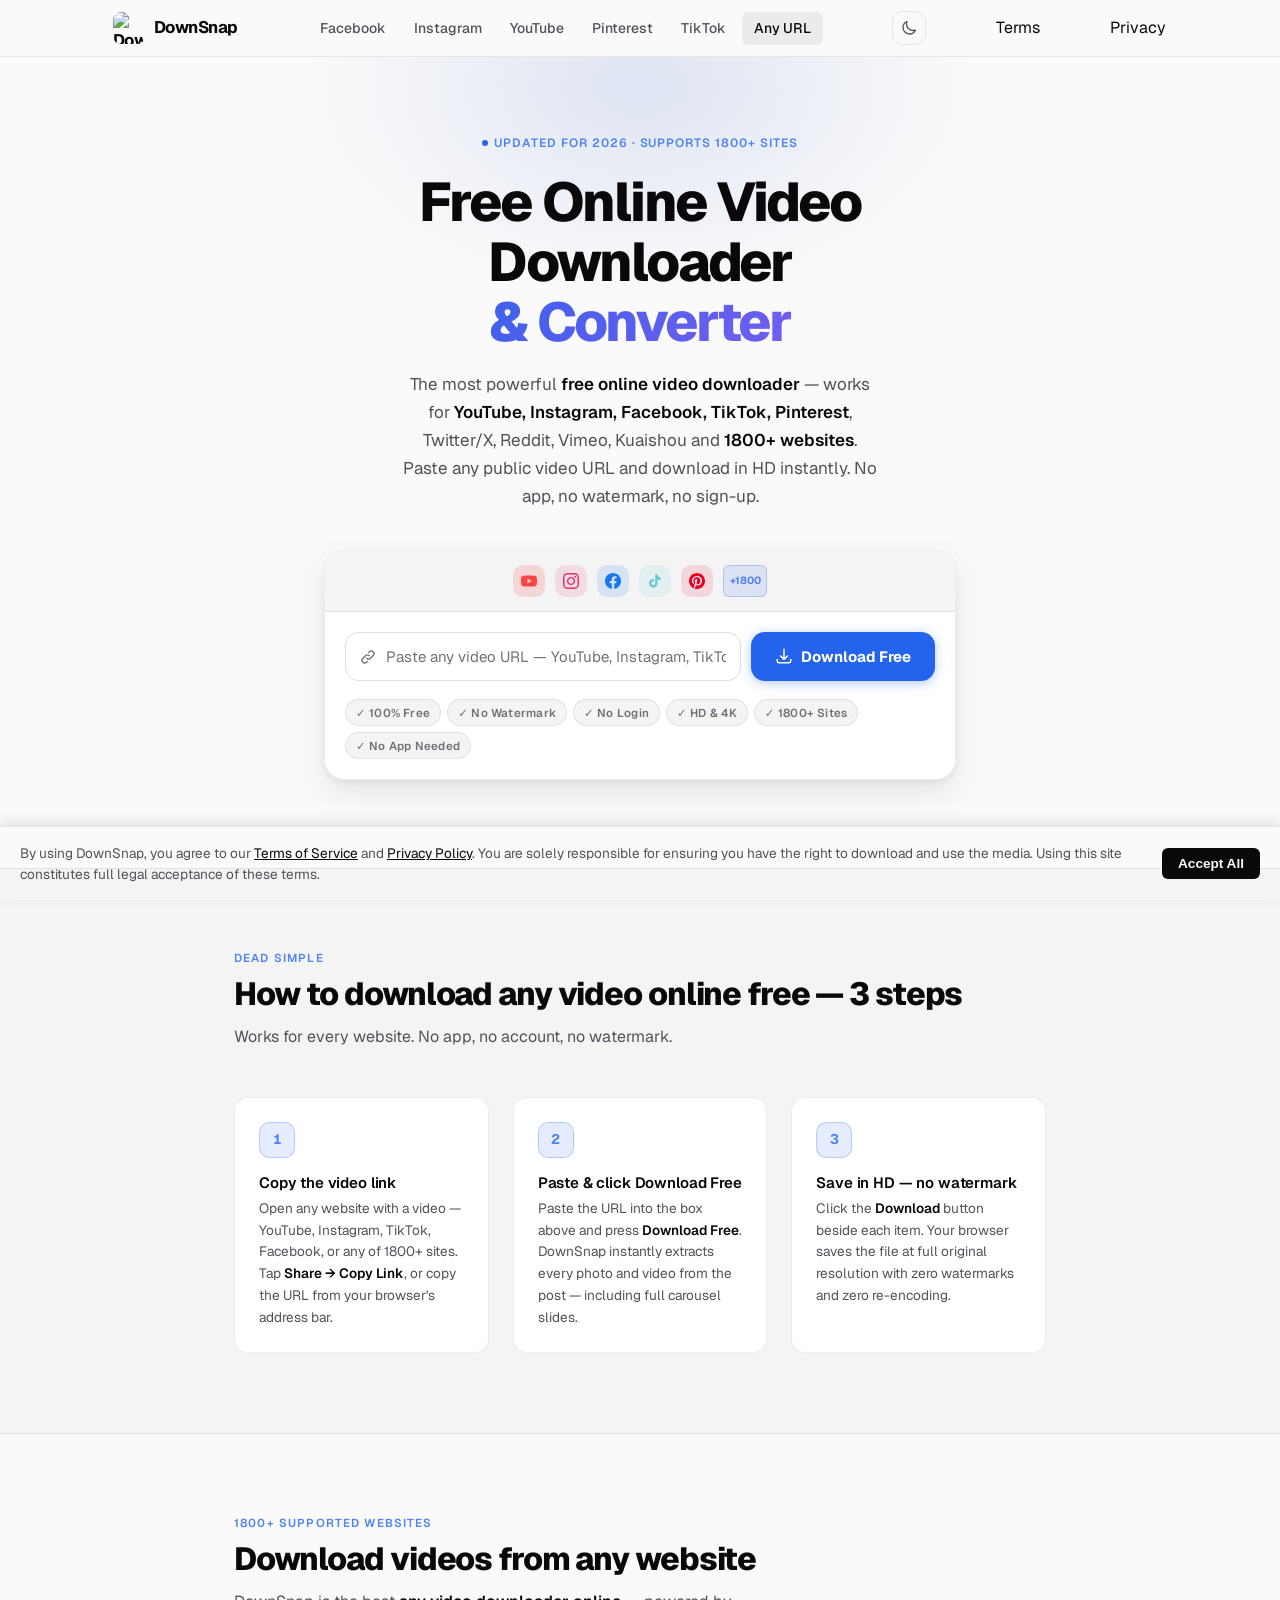
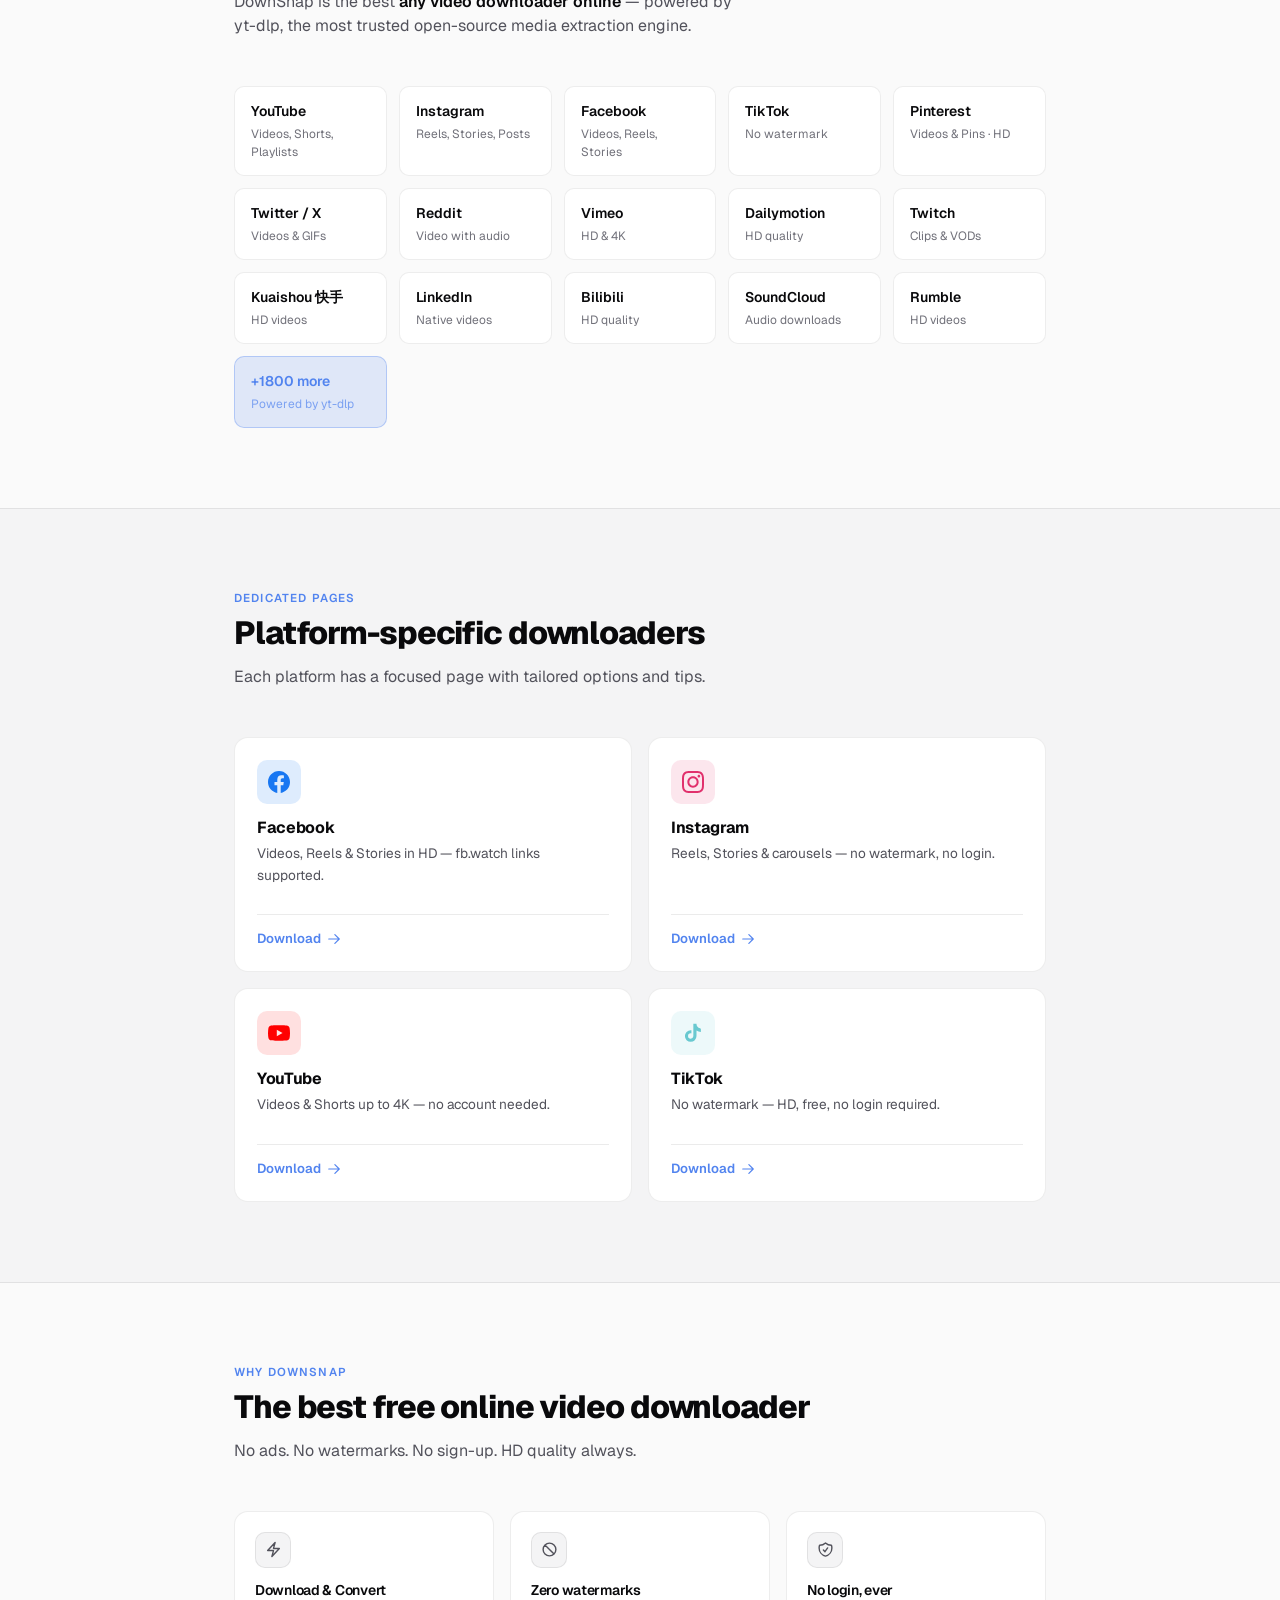
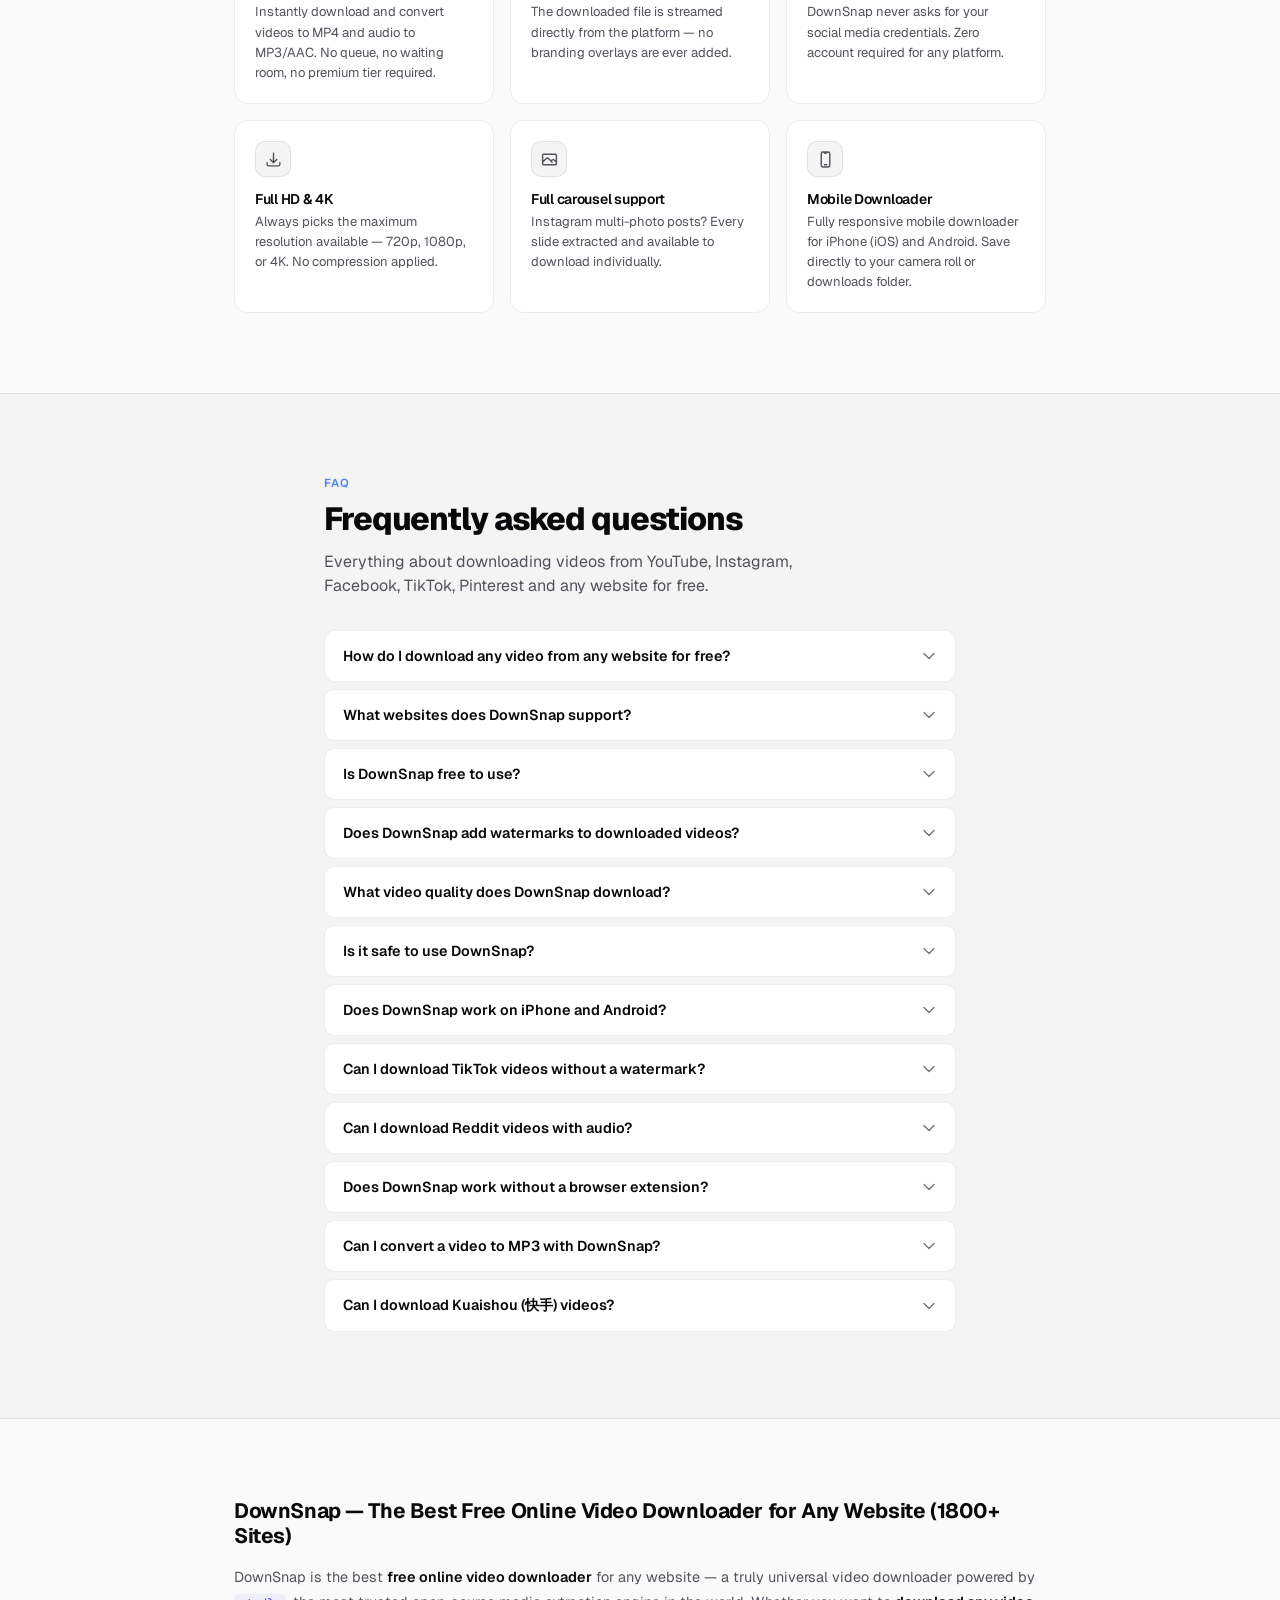
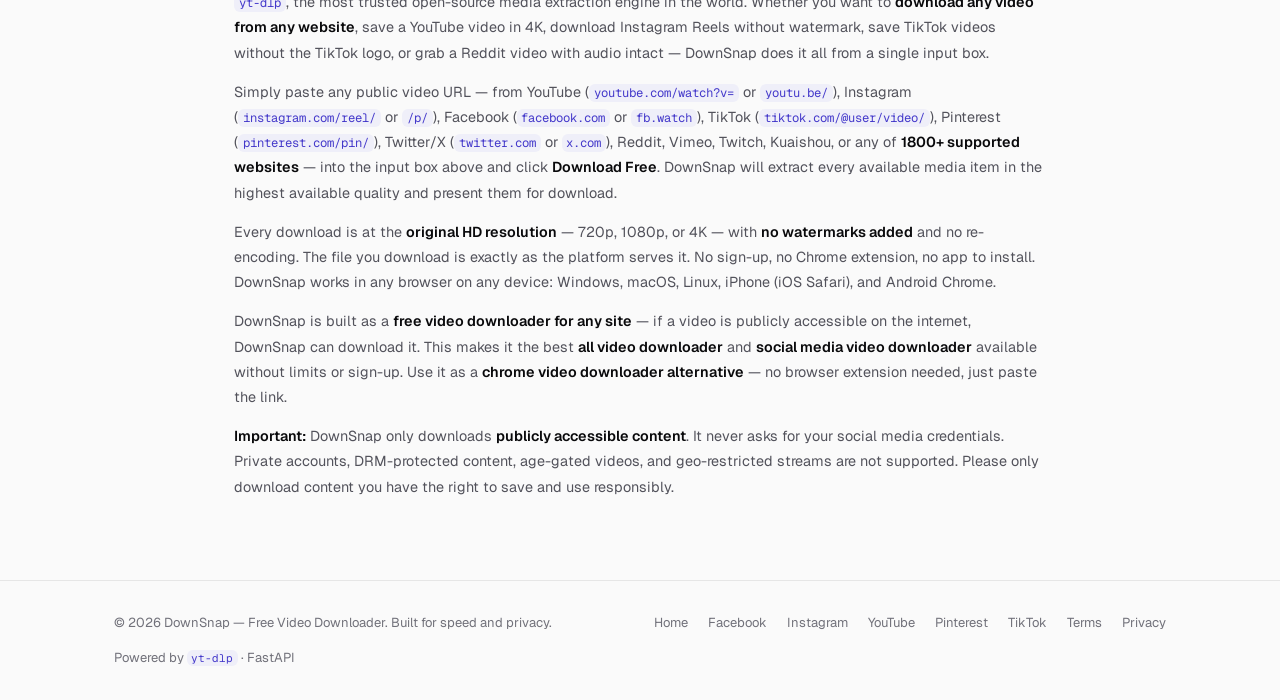
==== frontend/downloader.html @ d1df506e "feat(seo): complete SEO overhaul and legal policies - Fix high/medium SEO audit risks  - Multi-page " ====
<!DOCTYPE html>
<html lang="en" data-theme="dark">
<head>
  <meta charset="UTF-8" />
  <meta name="viewport" content="width=device-width, initial-scale=1.0" />

  <!-- PWA + theme -->
  <meta name="theme-color" content="#6c63ff" />
  <meta name="mobile-web-app-capable" content="yes" />
  <meta name="apple-mobile-web-app-capable" content="yes" />
  <meta name="apple-mobile-web-app-status-bar-style" content="black-translucent" />
  <meta name="apple-mobile-web-app-title" content="DownSnap" />
  <link rel="manifest" href="/site.webmanifest" />
  <link rel="icon" href="/logo.png" type="image/png" />
  <link rel="shortcut icon" href="/logo.png" />
  <link rel="apple-touch-icon" href="/logo.png" />

  <!-- ═══ PRIMARY SEO — targets "online video downloader" / "any video downloader" ═══ -->
  <title>Free Online Video Downloader & Converter [2026] | DownSnap</title>
  <meta name="description" content="Free online video downloader & converter. Download videos from Vimeo, Twitter, TikTok, Instagram, Facebook & 1800+ sites in HD MP4. No app required." />
  <meta name="robots" content="index, follow, max-snippet:-1, max-image-preview:large, max-video-preview:-1" />
  <meta name="rating" content="general" />
  <meta name="content-rating" content="safe for kids" />
  <link rel="canonical" href="https://downsnap.in/downloader.html" />
  <link rel="alternate" hreflang="en" href="https://downsnap.in/downloader.html" />
  <link rel="alternate" hreflang="x-default" href="https://downsnap.in/downloader.html" />

  <!-- Open Graph -->
  <meta property="og:type" content="website" />
  <meta property="og:site_name" content="DownSnap" />
  <meta property="og:title" content="Free Online Video Downloader & Converter [2026]" />
  <meta property="og:description" content="Free online video downloader & converter. Download videos from Vimeo, Twitter, TikTok, Instagram, Facebook & 1800+ sites in HD MP4. No app required." />
  <meta property="og:url" content="https://downsnap.in/downloader.html" />
  <meta property="og:image" content="https://downsnap.in/og-image.png" />
  <meta property="og:locale" content="en_US" />

  <!-- Twitter Card -->
  <meta name="twitter:card" content="summary_large_image" />
  <meta name="twitter:title" content="Free Online Video Downloader & Converter [2026]" />
  <meta name="twitter:description" content="Free online video downloader & converter. Download videos from Vimeo, Twitter, TikTok, Instagram, Facebook & 1800+ sites in HD MP4. No app required." />
  <meta name="twitter:image" content="https://downsnap.in/og-image.png" />

  <!-- ═══ STRUCTURED DATA ═══ -->

  <!-- 1. SoftwareApplication -->
  <script type="application/ld+json">
  {
    "@context": "https://schema.org",
    "@type": "SoftwareApplication",
    "name": "DownSnap — Free Online Video Downloader & Converter",
    "url": "https://downsnap.in/downloader.html",
    "applicationCategory": "MultimediaApplication",
    "applicationSubCategory": "Video Downloader",
    "operatingSystem": "Web, Windows, macOS, Linux, iOS, Android",
    "browserRequirements": "Requires JavaScript. Works in Chrome, Firefox, Safari, Edge.",
    "offers": { "@type": "Offer", "price": "0", "priceCurrency": "USD" },
    "description": "DownSnap is the best free online video downloader — download any video from any website including YouTube, Instagram, Facebook, TikTok, Pinterest, Twitter/X, Reddit, Vimeo, Twitch, Kuaishou and 1800+ more sites. HD quality, no watermark, no login, no app required.",
    "featureList": [
      "Download any video from any website free",
      "Universal online video downloader for 1800+ sites",
      "Download YouTube videos free in HD and 4K",
      "Download Instagram Reels without watermark",
      "Download Facebook videos and Reels in HD",
      "Download TikTok videos without watermark",
      "Download Pinterest videos and video pins",
      "Download Twitter/X videos online",
      "Download Reddit videos with audio",
      "Download Vimeo videos in HD and 4K",
      "Download Twitch clips and VODs",
      "Download Kuaishou videos free",
      "No watermark added to downloads",
      "No sign-up or login required",
      "HD 720p, 1080p, and 4K quality",
      "Works on iPhone, Android, Windows, Mac"
    ],

    "author": { "@type": "Organization", "name": "DownSnap" }
  }
  </script>

  <!-- 2. HowTo -->
  <script type="application/ld+json">
  {
    "@context": "https://schema.org",
    "@type": "HowTo",
    "name": "How to Download Any Video From Any Website Free",
    "description": "Download any video from any website for free in HD using DownSnap — no app, no login, no watermark. Works for 1800+ sites including YouTube, Instagram, TikTok, Facebook and more.",
    "totalTime": "PT30S",
    "estimatedCost": { "@type": "MonetaryAmount", "currency": "USD", "value": "0" },
    "tool": [{ "@type": "HowToTool", "name": "DownSnap (downsnap.in/downloader.html)" }],
    "step": [
      {
        "@type": "HowToStep",
        "position": 1,
        "name": "Copy the video link",
        "text": "Open any website with a video — YouTube, Instagram, TikTok, Facebook, Twitter, Pinterest, Reddit, Vimeo, or any of 1800+ supported sites. Tap the Share button and select 'Copy Link', or copy the URL from your browser's address bar.",
        "url": "https://downsnap.in/downloader.html#downloader"
      },
      {
        "@type": "HowToStep",
        "position": 2,
        "name": "Paste the URL into DownSnap",
        "text": "Go to downsnap.in/downloader.html and paste the link into the input box. Click the 'Download Free' button. DownSnap will extract all photos and videos from the post in seconds.",
        "url": "https://downsnap.in/downloader.html#downloader"
      },
      {
        "@type": "HowToStep",
        "position": 3,
        "name": "Download in HD",
        "text": "Click the 'Download' button below each media item. Your browser will save the file at full original resolution — HD quality with no watermarks added.",
        "url": "https://downsnap.in/downloader.html#downloader"
      }
    ]
  }
  </script>

  <!-- 3. FAQPage -->
  <script type="application/ld+json">
  {
    "@context": "https://schema.org",
    "@type": "FAQPage",
    "mainEntity": [
      {
        "@type": "Question",
        "name": "How do I download any video from any website for free?",
        "acceptedAnswer": { "@type": "Answer", "text": "Copy the video URL from any website, paste it into DownSnap's input box on downsnap.in/downloader.html, and click 'Download Free'. DownSnap supports 1800+ sites including YouTube, Instagram, TikTok, Facebook, Pinterest, Twitter/X, Reddit, Vimeo, and more. Your video will be ready in HD within seconds." }
      },
      {
        "@type": "Question",
        "name": "What websites does DownSnap support?",
        "acceptedAnswer": { "@type": "Answer", "text": "DownSnap is powered by yt-dlp and supports over 1,800 websites including YouTube, YouTube Shorts, Instagram, Facebook, TikTok, Pinterest, Twitter/X, Reddit, Vimeo, Dailymotion, Twitch, LinkedIn, SoundCloud, Kuaishou, Bilibili, Rumble, Snapchat and many more. Paste any public video URL and DownSnap will attempt to download it." }
      },
      {
        "@type": "Question",
        "name": "Is DownSnap's online video downloader free?",
        "acceptedAnswer": { "@type": "Answer", "text": "Yes, DownSnap is 100% free. There are no hidden costs, no subscriptions, no sign-up required, and no limits on how many videos you can download." }
      },
      {
        "@type": "Question",
        "name": "Does DownSnap add watermarks to downloaded videos?",
        "acceptedAnswer": { "@type": "Answer", "text": "No. DownSnap never adds watermarks. It streams the original source file directly from the platform's servers — no re-encoding, no compression, no overlays." }
      },
      {
        "@type": "Question",
        "name": "What video quality does DownSnap download?",
        "acceptedAnswer": { "@type": "Answer", "text": "DownSnap always selects the highest available quality — typically 720p or 1080p HD for most platforms. For YouTube, 4K is available where the source provides it. No compression is applied." }
      },
      {
        "@type": "Question",
        "name": "Does DownSnap work on iPhone and Android?",
        "acceptedAnswer": { "@type": "Answer", "text": "Yes. DownSnap is fully mobile-responsive. On iPhone/iOS, downloaded files are saved to your Files app or Photos library. On Android, they are saved to your Downloads folder. No app installation required." }
      },
      {
        "@type": "Question",
        "name": "Is it safe to use DownSnap?",
        "acceptedAnswer": { "@type": "Answer", "text": "Yes. DownSnap never asks for your social media login credentials. It only fetches publicly accessible URLs. No files are stored on our servers — downloads are streamed directly to your device." }
      },
      {
        "@type": "Question",
        "name": "Can I download YouTube videos with DownSnap?",
        "acceptedAnswer": { "@type": "Answer", "text": "Yes. DownSnap is a powerful free YouTube video downloader. Paste any YouTube video URL or YouTube Shorts URL and download in up to 4K quality. No YouTube account needed." }
      },
      {
        "@type": "Question",
        "name": "Can I download TikTok videos without watermark?",
        "acceptedAnswer": { "@type": "Answer", "text": "Yes. When downloading TikTok videos through DownSnap, the source video is fetched directly, which in many cases does not carry the TikTok watermark. Results depend on the TikTok API response at the time of download." }
      },
      {
        "@type": "Question",
        "name": "Can I download Reddit videos with audio?",
        "acceptedAnswer": { "@type": "Answer", "text": "Yes. DownSnap downloads Reddit videos with their audio track included, merged into a single MP4 file. This is a common pain point with other tools that download video and audio separately." }
      },
      {
        "@type": "Question",
        "name": "Does DownSnap work without a browser extension?",
        "acceptedAnswer": { "@type": "Answer", "text": "Yes. DownSnap is a web-based tool that works entirely in your browser — no Chrome extension, no Firefox add-on, no software installation needed. Just paste the URL and download." }
      },
      {
        "@type": "Question",
        "name": "Can I convert a video to MP3 with DownSnap?",
        "acceptedAnswer": { "@type": "Answer", "text": "DownSnap downloads the original video file (MP4). To extract audio, download the video then use a free converter like FFmpeg or an online MP3 converter. Some platforms like SoundCloud return audio files directly." }
      }
    ]
  }
  </script>

  <!-- 4. BreadcrumbList -->
  <script type="application/ld+json">
  {
    "@context": "https://schema.org",
    "@type": "BreadcrumbList",
    "itemListElement": [
      { "@type": "ListItem", "position": 1, "name": "Home", "item": "https://downsnap.in/" },
      { "@type": "ListItem", "position": 2, "name": "Online Video Downloader", "item": "https://downsnap.in/downloader.html" }
    ]
  }
  </script>

  <!-- DNS prefetch -->
  <link rel="dns-prefetch" href="https://fonts.googleapis.com" />
  <link rel="dns-prefetch" href="https://fonts.gstatic.com" />

  <!-- Fonts -->
  <link rel="preconnect" href="https://fonts.googleapis.com" />
  <link rel="preconnect" href="https://fonts.gstatic.com" crossorigin />
  <link rel="preload" as="style" href="https://fonts.googleapis.com/css2?family=Geist:wght@300;400;500;600;700;800&family=Geist+Mono:wght@400;500&display=swap" />
  <link href="https://fonts.googleapis.com/css2?family=Geist:wght@300;400;500;600;700;800&family=Geist+Mono:wght@400;500&display=swap" rel="stylesheet" />

  <!-- Styles -->
  <link rel="preload" as="style" href="style.css" />
  <link rel="stylesheet" href="style.css" />
</head>

<body data-platform="true" data-platform-key="any">

<!-- ══ NAVIGATION ══ -->
<header class="nav">
  <nav class="container nav-inner" aria-label="Main navigation">
    <a href="/" class="logo" aria-label="DownSnap — free online video downloader home">
      <div class="logo-icon" style="background:none;padding:0;display:flex;align-items:center;">
        <img src="/logo.png" width="32" height="32" alt="DownSnap logo" loading="eager" style="display:block;border-radius:8px;" />
      </div>
      DownSnap
    </a>

    <div class="nav-links" aria-label="Platform downloaders">
      <a href="/facebook.html">Facebook</a>
      <a href="/instagram.html">Instagram</a>
      <a href="/youtube.html">YouTube</a>
      <a href="/pinterest.html">Pinterest</a>
      <a href="/tiktok.html">TikTok</a>
      <a href="/downloader.html" class="nav-active">Any URL</a>
    </div>

    <div class="nav-right">
      <button id="theme-toggle" aria-label="Toggle dark/light mode" type="button">
        <svg id="icon-sun" viewBox="0 0 24 24" fill="none" stroke="currentColor" stroke-width="2" aria-hidden="true">
          <path stroke-linecap="round" stroke-linejoin="round" d="M12 3v2.25m6.364.386l-1.591 1.591M21 12h-2.25m-.386 6.364l-1.591-1.591M12 18.75V21m-4.773-4.227l-1.591 1.591M5.25 12H3m4.227-4.773L5.636 5.636M15.75 12a3.75 3.75 0 11-7.5 0 3.75 3.75 0 017.5 0z" />
        </svg>
        <svg id="icon-moon" class="hidden" viewBox="0 0 24 24" fill="none" stroke="currentColor" stroke-width="2" aria-hidden="true">
          <path stroke-linecap="round" stroke-linejoin="round" d="M21.752 15.002A9.718 9.718 0 0118 15.75c-5.385 0-9.75-4.365-9.75-9.75 0-1.33.266-2.597.748-3.752A9.753 9.753 0 003 11.25C3 16.635 7.365 21 12.75 21a9.753 9.753 0 009.002-5.998z" />
        </svg>
      </button>
    </div>
    <a href="/terms.html">Terms</a>
      <a href="/privacy.html">Privacy</a>
    </nav>
</header>

<main>

  <!-- ══ HERO + DOWNLOADER ══ -->
  <section id="downloader" class="downloader-hero" aria-labelledby="downloader-heading">
    <div class="downloader-hero-glow" aria-hidden="true"></div>
    <div class="container-sm" style="position:relative;z-index:1;">

      <div class="animate-in" style="text-align:center;">
        <p class="eyebrow">
          <span class="eyebrow-dot" aria-hidden="true"></span>
          Updated for 2026 &middot; Supports 1800+ Sites
        </p>
        <h1 id="downloader-heading">
          Free Online Video Downloader<br/>
          <span class="h1-gradient">&amp; Converter</span>
        </h1>
        <p class="hero-sub">
          The most powerful <strong>free online video downloader</strong> — works for
          <strong>YouTube, Instagram, Facebook, TikTok, Pinterest</strong>, Twitter/X, Reddit, Vimeo, Kuaishou
          and <strong>1800+ websites</strong>. Paste any public video URL and download in HD instantly.
          No app, no watermark, no sign-up.
        </p>
      </div>

      <!-- MAIN DOWNLOADER CARD -->
      <div class="downloader-card animate-in delay-1" id="main-downloader-card" role="region" aria-label="Universal video downloader tool">

        <!-- Animated platform indicators -->
        <div class="downloader-card-platforms" aria-hidden="true">
          <span class="dp-icon dp-yt" title="YouTube">
            <svg viewBox="0 0 24 24" fill="currentColor"><path d="M23.495 6.205a3.007 3.007 0 00-2.088-2.088c-1.87-.501-9.396-.501-9.396-.501s-7.507-.01-9.396.501A3.007 3.007 0 00.527 6.205a31.247 31.247 0 00-.522 5.805 31.247 31.247 0 00.522 5.783 3.007 3.007 0 002.088 2.088c1.868.502 9.396.502 9.396.502s7.506 0 9.396-.502a3.007 3.007 0 002.088-2.088 31.247 31.247 0 00.5-5.783 31.247 31.247 0 00-.5-5.805zM9.609 15.601V8.408l6.264 3.602z"/></svg>
          </span>
          <span class="dp-icon dp-ig" title="Instagram">
            <svg viewBox="0 0 24 24" fill="currentColor"><path d="M12 2.163c3.204 0 3.584.012 4.85.07 3.252.148 4.771 1.691 4.919 4.919.058 1.265.069 1.645.069 4.849 0 3.205-.012 3.584-.069 4.849-.149 3.225-1.664 4.771-4.919 4.919-1.266.058-1.644.07-4.85.07-3.204 0-3.584-.012-4.849-.07-3.26-.149-4.771-1.699-4.919-4.92-.058-1.265-.07-1.644-.07-4.849 0-3.204.013-3.583.07-4.849.149-3.227 1.664-4.771 4.919-4.919 1.266-.057 1.645-.069 4.849-.069zm0-2.163c-3.259 0-3.667.014-4.947.072-4.358.2-6.78 2.618-6.98 6.98-.059 1.281-.073 1.689-.073 4.948 0 3.259.014 3.668.072 4.948.2 4.358 2.618 6.78 6.98 6.98 1.281.058 1.689.072 4.948.072 3.259 0 3.668-.014 4.948-.072 4.354-.2 6.782-2.618 6.979-6.98.059-1.28.073-1.689.073-4.948 0-3.259-.014-3.667-.072-4.947-.196-4.354-2.617-6.78-6.979-6.98-1.281-.059-1.69-.073-4.949-.073zm0 5.838c-3.403 0-6.162 2.759-6.162 6.162s2.759 6.163 6.162 6.163 6.162-2.759 6.162-6.163c0-3.403-2.759-6.162-6.162-6.162zm0 10.162c-2.209 0-4-1.79-4-4 0-2.209 1.791-4 4-4s4 1.791 4 4c0 2.21-1.791 4-4 4zm6.406-11.845c-.796 0-1.441.645-1.441 1.44s.645 1.44 1.441 1.44c.795 0 1.439-.645 1.439-1.44s-.644-1.44-1.439-1.44z"/></svg>
          </span>
          <span class="dp-icon dp-fb" title="Facebook">
            <svg viewBox="0 0 24 24" fill="currentColor"><path d="M24 12.073c0-6.627-5.373-12-12-12s-12 5.373-12 12c0 5.99 4.388 10.954 10.125 11.854v-8.385H7.078v-3.47h3.047V9.43c0-3.007 1.792-4.669 4.533-4.669 1.312 0 2.686.235 2.686.235v2.953H15.83c-1.491 0-1.956.925-1.956 1.874v2.25h3.328l-.532 3.47h-2.796v8.385C19.612 23.027 24 18.062 24 12.073z"/></svg>
          </span>
          <span class="dp-icon dp-tt" title="TikTok">
            <svg viewBox="0 0 24 24" fill="currentColor"><path d="M19.59 6.69a4.83 4.83 0 01-3.77-4.25V2h-3.45v13.67a2.89 2.89 0 01-2.88 2.5 2.89 2.89 0 01-2.89-2.89 2.89 2.89 0 012.89-2.89c.28 0 .54.04.79.1V9.01a6.33 6.33 0 00-.79-.05 6.34 6.34 0 00-6.34 6.34 6.34 6.34 0 006.34 6.34 6.34 6.34 0 006.33-6.34V9.32a8.16 8.16 0 004.77 1.52V7.4a4.85 4.85 0 01-1-.71z"/></svg>
          </span>
          <span class="dp-icon dp-pin" title="Pinterest">
            <svg viewBox="0 0 24 24" fill="currentColor"><path d="M12 0C5.373 0 0 5.373 0 12c0 5.084 3.163 9.426 7.627 11.174-.105-.949-.2-2.405.042-3.441.218-.937 1.407-5.965 1.407-5.965s-.359-.719-.359-1.782c0-1.668.967-2.914 2.171-2.914 1.023 0 1.518.769 1.518 1.69 0 1.029-.655 2.568-.994 3.995-.283 1.194.599 2.169 1.777 2.169 2.133 0 3.772-2.249 3.772-5.495 0-2.873-2.064-4.882-5.012-4.882-3.414 0-5.418 2.561-5.418 5.207 0 1.031.397 2.138.893 2.738a.36.36 0 01.083.345l-.333 1.36c-.053.22-.174.267-.402.161-1.499-.698-2.436-2.889-2.436-4.649 0-3.785 2.75-7.262 7.929-7.262 4.163 0 7.398 2.967 7.398 6.931 0 4.136-2.607 7.464-6.227 7.464-1.216 0-2.359-.632-2.75-1.378l-.748 2.853c-.271 1.043-1.002 2.35-1.492 3.146C9.57 23.812 10.763 24 12 24c6.627 0 12-5.373 12-12S18.627 0 12 0z"/></svg>
          </span>
          <span class="dp-icon dp-more" title="1800+ more">+1800</span>
        </div>

        <div class="downloader-card-body">
          <label for="url-input-direct" class="sr-only">Paste any video URL to download — YouTube, Instagram, TikTok, Facebook, Pinterest, Twitter or any of 1800+ sites</label>

          <div class="downloader-input-row">
            <div class="downloader-input-wrap">
              <div class="downloader-input-icon" aria-hidden="true">
                <svg viewBox="0 0 24 24" fill="none" stroke="currentColor" stroke-width="2">
                  <path stroke-linecap="round" stroke-linejoin="round" d="M13.828 10.172a4 4 0 00-5.656 0l-4 4a4 4 0 105.656 5.656l1.102-1.101m-.758-4.899a4 4 0 005.656 0l4-4a4 4 0 00-5.656-5.656l-1.1 1.1"/>
                </svg>
              </div>
              <input
                id="url-input-direct"
                type="url"
                inputmode="url"
                autocomplete="off"
                spellcheck="false"
                placeholder="Paste any video URL — YouTube, Instagram, TikTok, Facebook, Pinterest, Twitter…"
                aria-label="Paste your video URL here"
              />
            </div>
            <button id="fetch-btn-direct" class="downloader-btn" type="button" aria-label="Download video — fetch media from URL">
              <svg id="fetch-icon-direct" viewBox="0 0 24 24" fill="none" stroke="currentColor" stroke-width="2" aria-hidden="true">
                <path stroke-linecap="round" stroke-linejoin="round" d="M3 16.5v2.25A2.25 2.25 0 005.25 21h13.5A2.25 2.25 0 0021 18.75V16.5M16.5 12L12 16.5m0 0L7.5 12m4.5 4.5V3" />
              </svg>
              <div id="fetch-spinner-direct" class="spinner hidden" aria-hidden="true"></div>
              <span id="fetch-btn-text-direct">Download Free</span>
            </button>
          </div>

          <div id="error-box-direct" role="alert" aria-live="polite">
            <svg viewBox="0 0 24 24" fill="none" stroke="currentColor" stroke-width="2" aria-hidden="true">
              <path stroke-linecap="round" stroke-linejoin="round" d="M12 9v3.75m9-.75a9 9 0 11-18 0 9 9 0 0118 0zm-9 3.75h.008v.008H12v-.008z"/>
            </svg>
            <span id="error-text-direct"></span>
          </div>

          <div class="downloader-trust-row">
            <span class="trust-chip">✓ 100% Free</span>
            <span class="trust-chip">✓ No Watermark</span>
            <span class="trust-chip">✓ No Login</span>
            <span class="trust-chip">✓ HD & 4K</span>
            <span class="trust-chip">✓ 1800+ Sites</span>
            <span class="trust-chip">✓ No App Needed</span>
          </div>
        </div>
      </div>

      <!-- Results -->
      <section id="results-section" aria-label="Downloaded media results" aria-live="polite">
        <div class="results-header">
          <h2 id="results-heading"></h2>
          <span id="results-count"></span>
        </div>
        <div id="media-feed"></div>
      </section>

    </div>
  </section>

  <!-- ══ HOW IT WORKS ══ -->
  <section id="how-to" class="section section-alt" aria-labelledby="how-to-heading">
    <div class="container-md">
      <p class="section-label">Dead simple</p>
      <h2 id="how-to-heading" class="section-title">How to download any video online free — 3 steps</h2>
      <p class="section-sub">Works for every website. No app, no account, no watermark.</p>

      <div class="steps-grid">
        <article class="step-card">
          <div class="step-num">1</div>
          <h3>Copy the video link</h3>
          <p>Open any website with a video — YouTube, Instagram, TikTok, Facebook, or any of 1800+ sites. Tap <strong>Share → Copy Link</strong>, or copy the URL from your browser's address bar.</p>
        </article>
        <article class="step-card">
          <div class="step-num">2</div>
          <h3>Paste & click Download Free</h3>
          <p>Paste the URL into the box above and press <strong>Download Free</strong>. DownSnap instantly extracts every photo and video from the post — including full carousel slides.</p>
        </article>
        <article class="step-card">
          <div class="step-num">3</div>
          <h3>Save in HD — no watermark</h3>
          <p>Click the <strong>Download</strong> button beside each item. Your browser saves the file at full original resolution with zero watermarks and zero re-encoding.</p>
        </article>
      </div>
    </div>
  </section>

  <!-- ══ SUPPORTED SITES ══ -->
  <section id="supported-sites" class="section" aria-labelledby="supported-heading">
    <div class="container-md">
      <p class="section-label">1800+ supported websites</p>
      <h2 id="supported-heading" class="section-title">Download videos from any website</h2>
      <p class="section-sub">
        DownSnap is the best <strong>any video downloader online</strong> — powered by yt-dlp,
        the most trusted open-source media extraction engine.
      </p>

      <div class="supported-grid">
        <div class="supported-card"><strong>YouTube</strong><span>Videos, Shorts, Playlists</span></div>
        <div class="supported-card"><strong>Instagram</strong><span>Reels, Stories, Posts</span></div>
        <div class="supported-card"><strong>Facebook</strong><span>Videos, Reels, Stories</span></div>
        <div class="supported-card"><strong>TikTok</strong><span>No watermark</span></div>
        <div class="supported-card"><strong>Pinterest</strong><span>Videos &amp; Pins · HD</span></div>
        <div class="supported-card"><strong>Twitter / X</strong><span>Videos &amp; GIFs</span></div>
        <div class="supported-card"><strong>Reddit</strong><span>Video with audio</span></div>
        <div class="supported-card"><strong>Vimeo</strong><span>HD &amp; 4K</span></div>
        <div class="supported-card"><strong>Dailymotion</strong><span>HD quality</span></div>
        <div class="supported-card"><strong>Twitch</strong><span>Clips &amp; VODs</span></div>
        <div class="supported-card"><strong>Kuaishou 快手</strong><span>HD videos</span></div>
        <div class="supported-card"><strong>LinkedIn</strong><span>Native videos</span></div>
        <div class="supported-card"><strong>Bilibili</strong><span>HD quality</span></div>
        <div class="supported-card"><strong>SoundCloud</strong><span>Audio downloads</span></div>
        <div class="supported-card"><strong>Rumble</strong><span>HD videos</span></div>
        <div class="supported-card all-sites"><strong>+1800 more</strong><span>Powered by yt-dlp</span></div>
      </div>
    </div>
  </section>

  <!-- ══ PLATFORM DEEP LINKS ══ -->
  <section class="section section-alt" aria-labelledby="platform-pages-heading">
    <div class="container-md">
      <p class="section-label">Dedicated pages</p>
      <h2 id="platform-pages-heading" class="section-title">Platform-specific downloaders</h2>
      <p class="section-sub">Each platform has a focused page with tailored options and tips.</p>

      <div class="platform-cards-grid">
        <a href="/facebook.html" class="platform-card-link fb-card">
          <div class="platform-card-icon"><svg viewBox="0 0 24 24" fill="currentColor"><path d="M24 12.073c0-6.627-5.373-12-12-12s-12 5.373-12 12c0 5.99 4.388 10.954 10.125 11.854v-8.385H7.078v-3.47h3.047V9.43c0-3.007 1.792-4.669 4.533-4.669 1.312 0 2.686.235 2.686.235v2.953H15.83c-1.491 0-1.956.925-1.956 1.874v2.25h3.328l-.532 3.47h-2.796v8.385C19.612 23.027 24 18.062 24 12.073z"/></svg></div>
          <div class="platform-card-body"><h3>Facebook</h3><p>Videos, Reels &amp; Stories in HD — fb.watch links supported.</p></div>
          <div class="platform-card-cta">Download <svg viewBox="0 0 24 24" fill="none" stroke="currentColor" stroke-width="2"><path stroke-linecap="round" stroke-linejoin="round" d="M13.5 4.5L21 12m0 0l-7.5 7.5M21 12H3"/></svg></div>
        </a>
        <a href="/instagram.html" class="platform-card-link ig-card">
          <div class="platform-card-icon"><svg viewBox="0 0 24 24" fill="currentColor"><path d="M12 2.163c3.204 0 3.584.012 4.85.07 3.252.148 4.771 1.691 4.919 4.919.058 1.265.069 1.645.069 4.849 0 3.205-.012 3.584-.069 4.849-.149 3.225-1.664 4.771-4.919 4.919-1.266.058-1.644.07-4.85.07-3.204 0-3.584-.012-4.849-.07-3.26-.149-4.771-1.699-4.919-4.92-.058-1.265-.07-1.644-.07-4.849 0-3.204.013-3.583.07-4.849.149-3.227 1.664-4.771 4.919-4.919 1.266-.057 1.645-.069 4.849-.069zm0-2.163c-3.259 0-3.667.014-4.947.072-4.358.2-6.78 2.618-6.98 6.98-.059 1.281-.073 1.689-.073 4.948 0 3.259.014 3.668.072 4.948.2 4.358 2.618 6.78 6.98 6.98 1.281.058 1.689.072 4.948.072 3.259 0 3.668-.014 4.948-.072 4.354-.2 6.782-2.618 6.979-6.98.059-1.28.073-1.689.073-4.948 0-3.259-.014-3.667-.072-4.947-.196-4.354-2.617-6.78-6.979-6.98-1.281-.059-1.69-.073-4.949-.073zm0 5.838c-3.403 0-6.162 2.759-6.162 6.162s2.759 6.163 6.162 6.163 6.162-2.759 6.162-6.163c0-3.403-2.759-6.162-6.162-6.162zm0 10.162c-2.209 0-4-1.79-4-4 0-2.209 1.791-4 4-4s4 1.791 4 4c0 2.21-1.791 4-4 4zm6.406-11.845c-.796 0-1.441.645-1.441 1.44s.645 1.44 1.441 1.44c.795 0 1.439-.645 1.439-1.44s-.644-1.44-1.439-1.44z"/></svg></div>
          <div class="platform-card-body"><h3>Instagram</h3><p>Reels, Stories &amp; carousels — no watermark, no login.</p></div>
          <div class="platform-card-cta">Download <svg viewBox="0 0 24 24" fill="none" stroke="currentColor" stroke-width="2"><path stroke-linecap="round" stroke-linejoin="round" d="M13.5 4.5L21 12m0 0l-7.5 7.5M21 12H3"/></svg></div>
        </a>
        <a href="/youtube.html" class="platform-card-link yt-card">
          <div class="platform-card-icon"><svg viewBox="0 0 24 24" fill="currentColor"><path d="M23.495 6.205a3.007 3.007 0 00-2.088-2.088c-1.87-.501-9.396-.501-9.396-.501s-7.507-.01-9.396.501A3.007 3.007 0 00.527 6.205a31.247 31.247 0 00-.522 5.805 31.247 31.247 0 00.522 5.783 3.007 3.007 0 002.088 2.088c1.868.502 9.396.502 9.396.502s7.506 0 9.396-.502a3.007 3.007 0 002.088-2.088 31.247 31.247 0 00.5-5.783 31.247 31.247 0 00-.5-5.805zM9.609 15.601V8.408l6.264 3.602z"/></svg></div>
          <div class="platform-card-body"><h3>YouTube</h3><p>Videos &amp; Shorts up to 4K — no account needed.</p></div>
          <div class="platform-card-cta">Download <svg viewBox="0 0 24 24" fill="none" stroke="currentColor" stroke-width="2"><path stroke-linecap="round" stroke-linejoin="round" d="M13.5 4.5L21 12m0 0l-7.5 7.5M21 12H3"/></svg></div>
        </a>
        <a href="/tiktok.html" class="platform-card-link tt-card">
          <div class="platform-card-icon"><svg viewBox="0 0 24 24" fill="currentColor"><path d="M19.59 6.69a4.83 4.83 0 01-3.77-4.25V2h-3.45v13.67a2.89 2.89 0 01-2.88 2.5 2.89 2.89 0 01-2.89-2.89 2.89 2.89 0 012.89-2.89c.28 0 .54.04.79.1V9.01a6.33 6.33 0 00-.79-.05 6.34 6.34 0 00-6.34 6.34 6.34 6.34 0 006.34 6.34 6.34 6.34 0 006.33-6.34V9.32a8.16 8.16 0 004.77 1.52V7.4a4.85 4.85 0 01-1-.71z"/></svg></div>
          <div class="platform-card-body"><h3>TikTok</h3><p>No watermark — HD, free, no login required.</p></div>
          <div class="platform-card-cta">Download <svg viewBox="0 0 24 24" fill="none" stroke="currentColor" stroke-width="2"><path stroke-linecap="round" stroke-linejoin="round" d="M13.5 4.5L21 12m0 0l-7.5 7.5M21 12H3"/></svg></div>
        </a>
      </div>
    </div>
  </section>

  <!-- ══ FEATURES ══ -->
  <section id="features" class="section" aria-labelledby="features-heading">
    <div class="container-md">
      <p class="section-label">Why DownSnap</p>
      <h2 id="features-heading" class="section-title">The best free online video downloader</h2>
      <p class="section-sub">No ads. No watermarks. No sign-up. HD quality always.</p>

      <div class="features-grid">
        <div class="feature-card">
          <div class="feature-icon"><svg viewBox="0 0 24 24" fill="none" stroke="currentColor" stroke-width="2"><path stroke-linecap="round" stroke-linejoin="round" d="M3.75 13.5l10.5-11.25L12 10.5h8.25L9.75 21.75 12 13.5H3.75z"/></svg></div>
          <h3>Download &amp; Convert</h3>
          <p>Instantly download and convert videos to MP4 and audio to MP3/AAC. No queue, no waiting room, no premium tier required.</p>
        </div>
        <div class="feature-card">
          <div class="feature-icon"><svg viewBox="0 0 24 24" fill="none" stroke="currentColor" stroke-width="2"><path stroke-linecap="round" stroke-linejoin="round" d="M18.364 18.364A9 9 0 005.636 5.636m12.728 12.728A9 9 0 015.636 5.636m12.728 12.728L5.636 5.636"/></svg></div>
          <h3>Zero watermarks</h3>
          <p>The downloaded file is streamed directly from the platform — no branding overlays are ever added.</p>
        </div>
        <div class="feature-card">
          <div class="feature-icon"><svg viewBox="0 0 24 24" fill="none" stroke="currentColor" stroke-width="2"><path stroke-linecap="round" stroke-linejoin="round" d="M9 12.75L11.25 15 15 9.75m-3-7.036A11.959 11.959 0 013.598 6 11.99 11.99 0 003 9.749c0 5.592 3.824 10.29 9 11.623 5.176-1.332 9-6.03 9-11.622 0-1.31-.21-2.571-.598-3.751h-.152c-3.196 0-6.1-1.248-8.25-3.285z"/></svg></div>
          <h3>No login, ever</h3>
          <p>DownSnap never asks for your social media credentials. Zero account required for any platform.</p>
        </div>
        <div class="feature-card">
          <div class="feature-icon"><svg viewBox="0 0 24 24" fill="none" stroke="currentColor" stroke-width="2"><path stroke-linecap="round" stroke-linejoin="round" d="M3 16.5v2.25A2.25 2.25 0 005.25 21h13.5A2.25 2.25 0 0021 18.75V16.5M16.5 12L12 16.5m0 0L7.5 12m4.5 4.5V3"/></svg></div>
          <h3>Full HD &amp; 4K</h3>
          <p>Always picks the maximum resolution available — 720p, 1080p, or 4K. No compression applied.</p>
        </div>
        <div class="feature-card">
          <div class="feature-icon"><svg viewBox="0 0 24 24" fill="none" stroke="currentColor" stroke-width="2"><path stroke-linecap="round" stroke-linejoin="round" d="M2.25 15.75l5.159-5.159a2.25 2.25 0 013.182 0l5.159 5.159m-1.5-1.5l1.409-1.409a2.25 2.25 0 013.182 0l2.909 2.909m-18 3.75h16.5a1.5 1.5 0 001.5-1.5V6a1.5 1.5 0 00-1.5-1.5H3.75A1.5 1.5 0 002.25 6v12a1.5 1.5 0 001.5 1.5z"/></svg></div>
          <h3>Full carousel support</h3>
          <p>Instagram multi-photo posts? Every slide extracted and available to download individually.</p>
        </div>
        <div class="feature-card">
          <div class="feature-icon"><svg viewBox="0 0 24 24" fill="none" stroke="currentColor" stroke-width="2"><path stroke-linecap="round" stroke-linejoin="round" d="M10.5 1.5H8.25A2.25 2.25 0 006 3.75v16.5a2.25 2.25 0 002.25 2.25h7.5A2.25 2.25 0 0018 20.25V3.75a2.25 2.25 0 00-2.25-2.25H13.5m-3 0V3h3V1.5m-3 0h3m-3 18h3"/></svg></div>
          <h3>Mobile Downloader</h3>
          <p>Fully responsive mobile downloader for iPhone (iOS) and Android. Save directly to your camera roll or downloads folder.</p>
        </div>
      </div>
    </div>
  </section>

  <!-- ══ FAQ ══ -->
  <section id="faq" class="section section-alt" aria-labelledby="faq-heading">
    <div class="container-sm">
      <p class="section-label">FAQ</p>
      <h2 id="faq-heading" class="section-title">Frequently asked questions</h2>
      <p class="section-sub" style="margin-bottom:32px">
        Everything about downloading videos from YouTube, Instagram, Facebook, TikTok, Pinterest and any website for free.
      </p>
      <dl class="faq-list" id="faq-list">
        <div class="faq-item">
          <dt><button id="faq-q-0" type="button" class="faq-question" aria-expanded="false" aria-controls="faq-a-0"><span>How do I download any video from any website for free?</span><svg class="faq-chevron" viewBox="0 0 24 24" fill="none" stroke="currentColor" stroke-width="2" aria-hidden="true"><path stroke-linecap="round" stroke-linejoin="round" d="M19.5 8.25l-7.5 7.5-7.5-7.5"></path></svg></button></dt>
          <dd id="faq-a-0" class="faq-answer" role="region" aria-labelledby="faq-q-0"><p>Copy the video URL from any website, paste it into DownSnap's input box, and click "Download Free". DownSnap supports 1800+ sites including YouTube, Instagram, TikTok, Facebook, Pinterest, Twitter/X, Reddit, Vimeo, and more. Your video will be ready in HD within seconds.</p></dd>
        </div>
        <div class="faq-item">
          <dt><button id="faq-q-1" type="button" class="faq-question" aria-expanded="false" aria-controls="faq-a-1"><span>What websites does DownSnap support?</span><svg class="faq-chevron" viewBox="0 0 24 24" fill="none" stroke="currentColor" stroke-width="2" aria-hidden="true"><path stroke-linecap="round" stroke-linejoin="round" d="M19.5 8.25l-7.5 7.5-7.5-7.5"></path></svg></button></dt>
          <dd id="faq-a-1" class="faq-answer" role="region" aria-labelledby="faq-q-1"><p>DownSnap is powered by yt-dlp and supports over 1,800 websites including YouTube, YouTube Shorts, Instagram, Facebook, TikTok, Pinterest, Twitter/X, Reddit, Vimeo, Dailymotion, Twitch, LinkedIn, SoundCloud, Kuaishou, Bilibili, Rumble and many more. Paste any public video URL and DownSnap will attempt to download it.</p></dd>
        </div>
        <div class="faq-item">
          <dt><button id="faq-q-2" type="button" class="faq-question" aria-expanded="false" aria-controls="faq-a-2"><span>Is DownSnap free to use?</span><svg class="faq-chevron" viewBox="0 0 24 24" fill="none" stroke="currentColor" stroke-width="2" aria-hidden="true"><path stroke-linecap="round" stroke-linejoin="round" d="M19.5 8.25l-7.5 7.5-7.5-7.5"></path></svg></button></dt>
          <dd id="faq-a-2" class="faq-answer" role="region" aria-labelledby="faq-q-2"><p>Yes. DownSnap is 100% free — no hidden costs, no subscriptions, no sign-up required, and no limits on how many videos you can download.</p></dd>
        </div>
        <div class="faq-item">
          <dt><button id="faq-q-3" type="button" class="faq-question" aria-expanded="false" aria-controls="faq-a-3"><span>Does DownSnap add watermarks to downloaded videos?</span><svg class="faq-chevron" viewBox="0 0 24 24" fill="none" stroke="currentColor" stroke-width="2" aria-hidden="true"><path stroke-linecap="round" stroke-linejoin="round" d="M19.5 8.25l-7.5 7.5-7.5-7.5"></path></svg></button></dt>
          <dd id="faq-a-3" class="faq-answer" role="region" aria-labelledby="faq-q-3"><p>No. DownSnap never adds watermarks. It streams the original source file directly from the platform's servers — no re-encoding, no compression, no overlays.</p></dd>
        </div>
        <div class="faq-item">
          <dt><button id="faq-q-4" type="button" class="faq-question" aria-expanded="false" aria-controls="faq-a-4"><span>What video quality does DownSnap download?</span><svg class="faq-chevron" viewBox="0 0 24 24" fill="none" stroke="currentColor" stroke-width="2" aria-hidden="true"><path stroke-linecap="round" stroke-linejoin="round" d="M19.5 8.25l-7.5 7.5-7.5-7.5"></path></svg></button></dt>
          <dd id="faq-a-4" class="faq-answer" role="region" aria-labelledby="faq-q-4"><p>DownSnap always selects the highest available quality — typically 720p or 1080p HD. For YouTube, 4K is available where the source provides it. No compression applied.</p></dd>
        </div>
        <div class="faq-item">
          <dt><button id="faq-q-5" type="button" class="faq-question" aria-expanded="false" aria-controls="faq-a-5"><span>Is it safe to use DownSnap?</span><svg class="faq-chevron" viewBox="0 0 24 24" fill="none" stroke="currentColor" stroke-width="2" aria-hidden="true"><path stroke-linecap="round" stroke-linejoin="round" d="M19.5 8.25l-7.5 7.5-7.5-7.5"></path></svg></button></dt>
          <dd id="faq-a-5" class="faq-answer" role="region" aria-labelledby="faq-q-5"><p>Yes. DownSnap never asks for your social media login credentials. It only fetches publicly accessible URLs. No files are stored on our servers — downloads are streamed directly to your device.</p></dd>
        </div>
        <div class="faq-item">
          <dt><button id="faq-q-6" type="button" class="faq-question" aria-expanded="false" aria-controls="faq-a-6"><span>Does DownSnap work on iPhone and Android?</span><svg class="faq-chevron" viewBox="0 0 24 24" fill="none" stroke="currentColor" stroke-width="2" aria-hidden="true"><path stroke-linecap="round" stroke-linejoin="round" d="M19.5 8.25l-7.5 7.5-7.5-7.5"></path></svg></button></dt>
          <dd id="faq-a-6" class="faq-answer" role="region" aria-labelledby="faq-q-6"><p>Yes. DownSnap is fully mobile-responsive. On iPhone/iOS, downloaded files are saved to your Files app or Photos library. On Android, they are saved to your Downloads folder. No app installation required.</p></dd>
        </div>
        <div class="faq-item">
          <dt><button id="faq-q-7" type="button" class="faq-question" aria-expanded="false" aria-controls="faq-a-7"><span>Can I download TikTok videos without a watermark?</span><svg class="faq-chevron" viewBox="0 0 24 24" fill="none" stroke="currentColor" stroke-width="2" aria-hidden="true"><path stroke-linecap="round" stroke-linejoin="round" d="M19.5 8.25l-7.5 7.5-7.5-7.5"></path></svg></button></dt>
          <dd id="faq-a-7" class="faq-answer" role="region" aria-labelledby="faq-q-7"><p>Yes. When downloading TikTok videos through DownSnap, the source video is fetched directly, which in many cases does not carry the TikTok watermark. Results depend on the TikTok API response at the time of download.</p></dd>
        </div>
        <div class="faq-item">
          <dt><button id="faq-q-8" type="button" class="faq-question" aria-expanded="false" aria-controls="faq-a-8"><span>Can I download Reddit videos with audio?</span><svg class="faq-chevron" viewBox="0 0 24 24" fill="none" stroke="currentColor" stroke-width="2" aria-hidden="true"><path stroke-linecap="round" stroke-linejoin="round" d="M19.5 8.25l-7.5 7.5-7.5-7.5"></path></svg></button></dt>
          <dd id="faq-a-8" class="faq-answer" role="region" aria-labelledby="faq-q-8"><p>Yes. DownSnap downloads Reddit videos with their audio track included, merged into a single MP4 file. This is a common issue with other tools that download video and audio separately.</p></dd>
        </div>
        <div class="faq-item">
          <dt><button id="faq-q-9" type="button" class="faq-question" aria-expanded="false" aria-controls="faq-a-9"><span>Does DownSnap work without a browser extension?</span><svg class="faq-chevron" viewBox="0 0 24 24" fill="none" stroke="currentColor" stroke-width="2" aria-hidden="true"><path stroke-linecap="round" stroke-linejoin="round" d="M19.5 8.25l-7.5 7.5-7.5-7.5"></path></svg></button></dt>
          <dd id="faq-a-9" class="faq-answer" role="region" aria-labelledby="faq-q-9"><p>Yes. DownSnap is a web-based tool that works entirely in your browser — no Chrome extension, Firefox add-on, or software installation needed. Just paste the URL and download.</p></dd>
        </div>
        <div class="faq-item">
          <dt><button id="faq-q-10" type="button" class="faq-question" aria-expanded="false" aria-controls="faq-a-10"><span>Can I convert a video to MP3 with DownSnap?</span><svg class="faq-chevron" viewBox="0 0 24 24" fill="none" stroke="currentColor" stroke-width="2" aria-hidden="true"><path stroke-linecap="round" stroke-linejoin="round" d="M19.5 8.25l-7.5 7.5-7.5-7.5"></path></svg></button></dt>
          <dd id="faq-a-10" class="faq-answer" role="region" aria-labelledby="faq-q-10"><p>DownSnap downloads the original video file (MP4). To extract audio, download the video then use a free converter like FFmpeg or an online MP3 converter. Some platforms like SoundCloud return audio files directly.</p></dd>
        </div>
        <div class="faq-item">
          <dt><button id="faq-q-11" type="button" class="faq-question" aria-expanded="false" aria-controls="faq-a-11"><span>Can I download Kuaishou (快手) videos?</span><svg class="faq-chevron" viewBox="0 0 24 24" fill="none" stroke="currentColor" stroke-width="2" aria-hidden="true"><path stroke-linecap="round" stroke-linejoin="round" d="M19.5 8.25l-7.5 7.5-7.5-7.5"></path></svg></button></dt>
          <dd id="faq-a-11" class="faq-answer" role="region" aria-labelledby="faq-q-11"><p>Yes. DownSnap supports Kuaishou video downloads. Copy the Kuaishou video link from the app or website, paste it into DownSnap, and click "Download Free". Your video will be ready in HD within seconds.</p></dd>
        </div>
      </dl>
    </div>
  </section>

  <!-- ══ SEO PROSE BLOCK ══ -->
  <section class="section" aria-label="About DownSnap free online video downloader">
    <div class="container-md">
      <div class="prose-block">
        <h2>DownSnap — The Best Free Online Video Downloader for Any Website (1800+ Sites)</h2>
        <p>
          DownSnap is the best <strong>free online video downloader</strong> for any website — a truly universal video downloader
          powered by <code>yt-dlp</code>, the most trusted open-source media extraction engine in the world.
          Whether you want to <strong>download any video from any website</strong>, save a YouTube video in 4K,
          download Instagram Reels without watermark, save TikTok videos without the TikTok logo,
          or grab a Reddit video with audio intact — DownSnap does it all from a single input box.
        </p>
        <p>
          Simply paste any public video URL — from YouTube (<code>youtube.com/watch?v=</code> or <code>youtu.be/</code>),
          Instagram (<code>instagram.com/reel/</code> or <code>/p/</code>), Facebook (<code>facebook.com</code> or <code>fb.watch</code>),
          TikTok (<code>tiktok.com/@user/video/</code>), Pinterest (<code>pinterest.com/pin/</code>),
          Twitter/X (<code>twitter.com</code> or <code>x.com</code>), Reddit, Vimeo, Twitch, Kuaishou, or any of
          <strong>1800+ supported websites</strong> — into the input box above and click <strong>Download Free</strong>.
          DownSnap will extract every available media item in the highest available quality and present them for download.
        </p>
        <p>
          Every download is at the <strong>original HD resolution</strong> — 720p, 1080p, or 4K — with
          <strong>no watermarks added</strong> and no re-encoding. The file you download is exactly as the platform serves it.
          No sign-up, no Chrome extension, no app to install. DownSnap works in any browser on any device:
          Windows, macOS, Linux, iPhone (iOS Safari), and Android Chrome.
        </p>
        <p>
          DownSnap is built as a <strong>free video downloader for any site</strong> — if a video is publicly accessible
          on the internet, DownSnap can download it. This makes it the best <strong>all video downloader</strong>
          and <strong>social media video downloader</strong> available without limits or sign-up.
          Use it as a <strong>chrome video downloader alternative</strong> — no browser extension needed, just paste the link.
        </p>
        <p>
          <strong>Important:</strong> DownSnap only downloads <strong>publicly accessible content</strong>.
          It never asks for your social media credentials. Private accounts, DRM-protected content,
          age-gated videos, and geo-restricted streams are not supported.
          Please only download content you have the right to save and use responsibly.
        </p>
      </div>
    </div>
  </section>



</main>

<!-- ── FOOTER ── -->
<footer>
  <div class="container footer-inner">
    <span class="footer-copy">&copy; 2026 DownSnap — Free Video Downloader. Built for speed and privacy.</span>
    <nav class="footer-links" aria-label="Footer links">
      <a href="/">Home</a>
      <a href="/facebook.html">Facebook</a>
      <a href="/instagram.html">Instagram</a>
      <a href="/youtube.html">YouTube</a>
      <a href="/pinterest.html">Pinterest</a>
      <a href="/tiktok.html">TikTok</a>
      <a href="/terms.html">Terms</a>
      <a href="/privacy.html">Privacy</a>
    </nav>
    <span class="footer-tech">Powered by <code>yt-dlp</code> &middot; FastAPI</span>
  </div>
</footer>

<script src="app.js" defer></script>
</body>
</html>
---- frontend/style.css ----
/* ============================================================
   DownSnap – Design System
   Inspired by: Linear, Vercel, Raycast
   Approach: CSS custom properties, precise spacing, clean type
   ============================================================ */

/* ── Google Fonts ─────────────────────────────────────────── */
@import url('https://fonts.googleapis.com/css2?family=Geist:wght@300;400;500;600;700;800&family=Geist+Mono:wght@400;500&display=swap');

/* ── Design Tokens ────────────────────────────────────────── */
:root {
  /* Accent — single intentional color (not "AI purple") */
  --accent-hue: 221;
  --accent:        hsl(var(--accent-hue), 83%, 53%);
  --accent-hover:  hsl(var(--accent-hue), 83%, 47%);
  --accent-muted:  hsl(var(--accent-hue), 83%, 53%, 0.12);
  --accent-border: hsl(var(--accent-hue), 83%, 53%, 0.25);
  --accent-text:   hsl(var(--accent-hue), 83%, 63%);
  --accent-alpha:  hsla(var(--accent-hue), 83%, 53%, 0.15);

  /* Typography */
  --font-sans: 'Geist', 'Inter', system-ui, -apple-system, sans-serif;
  --font-mono: 'Geist Mono', 'Fira Code', monospace;

  /* Radius */
  --radius-sm: 6px;
  --radius-md: 10px;
  --radius-lg: 14px;
  --radius-xl: 20px;

  /* Shadows */
  --shadow-sm: 0 1px 3px rgba(0,0,0,.08), 0 1px 2px rgba(0,0,0,.06);
  --shadow-md: 0 4px 12px rgba(0,0,0,.10), 0 2px 4px rgba(0,0,0,.06);
  --shadow-lg: 0 12px 32px rgba(0,0,0,.14), 0 4px 8px rgba(0,0,0,.08);

  /* Transitions */
  --ease: cubic-bezier(0.4, 0, 0.2, 1);
  --dur-fast: 120ms;
  --dur-base: 200ms;
  --dur-slow: 350ms;
}

/* ── DARK MODE (default) ──────────────────────────────────── */
[data-theme="dark"] {
  --bg:          #0a0a0b;
  --bg-subtle:   #111113;
  --bg-raised:   #18181b;
  --bg-overlay:  #1e1e23;
  --bg-hover:    rgba(255,255,255,.04);
  --bg-active:   rgba(255,255,255,.07);

  --border:      rgba(255,255,255,.09);
  --border-strong: rgba(255,255,255,.15);

  --text-primary:   #f4f4f5;
  --text-secondary: #a1a1aa;
  --text-tertiary:  #71717a;
  --text-disabled:  #52525b;

  --input-bg:    #111113;
  --input-border: rgba(255,255,255,.1);
  --input-focus:  hsl(var(--accent-hue), 83%, 53%);

  --tab-bg:      #18181b;
  --tab-active:  #27272a;

  --card-bg:     #111113;
  --card-border: rgba(255,255,255,.07);
  --card-hover-border: rgba(255,255,255,.14);

  --nav-bg:      rgba(10,10,11,.85);

  --scrollbar: #3f3f46;

  /* Semantic */
  --error-bg:   rgba(239,68,68,.1);
  --error-text: #fca5a5;
  --error-border: rgba(239,68,68,.25);

  --success-bg:   rgba(34,197,94,.1);
  --success-text: #86efac;

  --code-bg:  rgba(99,102,241,.12);
  --code-text: #a5b4fc;
}

/* ── LIGHT MODE ───────────────────────────────────────────── */
[data-theme="light"] {
  --bg:          #fafafa;
  --bg-subtle:   #f4f4f5;
  --bg-raised:   #ffffff;
  --bg-overlay:  #ffffff;
  --bg-hover:    rgba(0,0,0,.03);
  --bg-active:   rgba(0,0,0,.06);

  --border:      rgba(0,0,0,.08);
  --border-strong: rgba(0,0,0,.14);

  --text-primary:   #09090b;
  --text-secondary: #52525b;
  --text-tertiary:  #71717a;
  --text-disabled:  #a1a1aa;

  --input-bg:    #ffffff;
  --input-border: rgba(0,0,0,.12);
  --input-focus:  hsl(var(--accent-hue), 83%, 53%);

  --tab-bg:      #f4f4f5;
  --tab-active:  #ffffff;

  --card-bg:     #ffffff;
  --card-border: rgba(0,0,0,.07);
  --card-hover-border: rgba(0,0,0,.14);

  --nav-bg:      rgba(250,250,250,.90);

  --scrollbar: #d4d4d8;

  --error-bg:   rgba(239,68,68,.07);
  --error-text: #dc2626;
  --error-border: rgba(239,68,68,.2);

  --success-bg:   rgba(34,197,94,.08);
  --success-text: #16a34a;

  --code-bg:  rgba(99,102,241,.07);
  --code-text: #4338ca;

  --shadow-sm: 0 1px 3px rgba(0,0,0,.05), 0 1px 2px rgba(0,0,0,.04);
  --shadow-md: 0 4px 12px rgba(0,0,0,.07), 0 2px 4px rgba(0,0,0,.04);
  --shadow-lg: 0 12px 32px rgba(0,0,0,.09), 0 4px 8px rgba(0,0,0,.05);
}

/* ── Reset & Base ─────────────────────────────────────────── */
*, *::before, *::after {
  box-sizing: border-box;
  margin: 0;
  padding: 0;
}

html {
  scroll-behavior: smooth;
  font-size: 16px;
  -webkit-text-size-adjust: 100%;
}

body {
  font-family: var(--font-sans);
  background: var(--bg);
  color: var(--text-primary);
  line-height: 1.5;
  min-height: 100dvh;
  -webkit-font-smoothing: antialiased;
  -moz-osx-font-smoothing: grayscale;
  transition: background var(--dur-slow) var(--ease), color var(--dur-slow) var(--ease);
}

/* ── Accessibility ────────────────────────────────────────── */
.sr-only {
  position: absolute;
  width: 1px;
  height: 1px;
  padding: 0;
  margin: -1px;
  overflow: hidden;
  clip: rect(0, 0, 0, 0);
  white-space: nowrap;
  border-width: 0;
}

/* ── Scrollbar ────────────────────────────────────────────── */
::-webkit-scrollbar { width: 5px; height: 5px; }
::-webkit-scrollbar-track { background: transparent; }
::-webkit-scrollbar-thumb { background: var(--scrollbar); border-radius: 99px; }

/* ── Typography ───────────────────────────────────────────── */
h1, h2, h3, h4, h5, h6 {
  font-weight: 700;
  line-height: 1.2;
  letter-spacing: -0.02em;
  color: var(--text-primary);
}

a { color: inherit; text-decoration: none; }
code {
  font-family: var(--font-mono);
  font-size: 0.85em;
  background: var(--code-bg);
  color: var(--code-text);
  padding: 0.1em 0.4em;
  border-radius: var(--radius-sm);
}

strong { color: var(--text-primary); font-weight: 600; }

/* ── Layout helpers ───────────────────────────────────────── */
.container {
  width: 100%;
  max-width: 1100px;
  margin: 0 auto;
  padding: 0 24px;
}
.container-sm {
  width: 100%;
  max-width: 680px;
  margin: 0 auto;
  padding: 0 24px;
}
.container-md {
  width: 100%;
  max-width: 860px;
  margin: 0 auto;
  padding: 0 24px;
}

/* ── Navigation ───────────────────────────────────────────── */
.nav {
  position: sticky;
  top: 0;
  z-index: 100;
  background: var(--nav-bg);
  backdrop-filter: blur(16px);
  -webkit-backdrop-filter: blur(16px);
  border-bottom: 1px solid var(--border);
}

.nav-inner {
  display: flex;
  align-items: center;
  justify-content: space-between;
  height: 56px;
}

.logo {
  display: flex;
  align-items: center;
  gap: 10px;
  font-weight: 700;
  font-size: 1.05rem;
  letter-spacing: -0.03em;
  color: var(--text-primary);
  transition: opacity var(--dur-base) var(--ease);
}
.logo:hover { opacity: 0.8; }

.logo-icon {
  width: 30px;
  height: 30px;
  border-radius: 8px;
  background: var(--accent);
  display: flex;
  align-items: center;
  justify-content: center;
  flex-shrink: 0;
}
.logo-icon svg { color: #fff; }

.nav-links {
  display: flex;
  align-items: center;
  gap: 4px;
}
.nav-links a {
  font-size: 0.875rem;
  font-weight: 500;
  color: var(--text-secondary);
  padding: 6px 12px;
  border-radius: var(--radius-sm);
  transition: color var(--dur-fast) var(--ease), background var(--dur-fast) var(--ease);
}
.nav-links a:hover {
  color: var(--text-primary);
  background: var(--bg-hover);
}

.nav-right {
  display: flex;
  align-items: center;
  gap: 8px;
}

/* ── Theme Toggle ─────────────────────────────────────────── */
#theme-toggle {
  display: flex;
  align-items: center;
  justify-content: center;
  width: 34px;
  height: 34px;
  border-radius: var(--radius-md);
  border: 1px solid var(--border);
  background: transparent;
  color: var(--text-secondary);
  cursor: pointer;
  transition: background var(--dur-fast) var(--ease), color var(--dur-fast) var(--ease), border-color var(--dur-fast) var(--ease);
}
#theme-toggle:hover {
  background: var(--bg-hover);
  color: var(--text-primary);
  border-color: var(--border-strong);
}
#theme-toggle svg { width: 16px; height: 16px; }

/* ── Hero ─────────────────────────────────────────────────── */
.hero {
  padding: 72px 0 48px;
  text-align: center;
}

.eyebrow {
  display: inline-flex;
  align-items: center;
  gap: 6px;
  font-size: 0.75rem;
  font-weight: 600;
  letter-spacing: 0.08em;
  text-transform: uppercase;
  color: var(--accent-text);
  margin-bottom: 20px;
}
.eyebrow-dot {
  width: 6px;
  height: 6px;
  border-radius: 50%;
  background: var(--accent);
}

.hero h1 {
  font-size: clamp(2rem, 5vw, 3.25rem);
  font-weight: 800;
  letter-spacing: -0.04em;
  margin-bottom: 16px;
  color: var(--text-primary);
}

.hero-sub {
  font-size: 1.0625rem;
  color: var(--text-secondary);
  max-width: 480px;
  margin: 0 auto 40px;
  line-height: 1.65;
  font-weight: 400;
}

/* ── Main Card ────────────────────────────────────────────── */
.card {
  background: var(--card-bg);
  border: 1px solid var(--card-border);
  border-radius: var(--radius-xl);
  box-shadow: var(--shadow-lg);
  transition: border-color var(--dur-base) var(--ease);
  overflow: hidden;
}

/* ── Direct Input Card (platform SEO pages) ──────────────── */
.direct-input-card {
  background: var(--card-bg);
  border: 1px solid var(--card-border);
  border-radius: var(--radius-xl);
  box-shadow: var(--shadow-lg);
  max-width: 600px;
  margin: 0 auto;
}
.direct-input-card .card-body {
  padding: 20px;
  display: flex;
  flex-direction: column;
  gap: 14px;
}
.direct-input-card .input-wrap {
  display: flex;
  align-items: center;
  gap: 10px;
  background: var(--input-bg);
  border: 1px solid var(--border);
  border-radius: var(--radius-lg);
  padding: 0 14px;
  transition: border-color var(--dur-base) var(--ease), box-shadow var(--dur-base) var(--ease);
}
.direct-input-card .input-wrap:focus-within {
  border-color: var(--accent);
  box-shadow: 0 0 0 3px var(--accent-alpha);
}
.direct-input-card .input-icon {
  flex-shrink: 0;
  width: 18px;
  height: 18px;
  color: var(--text-tertiary);
}
.direct-input-card .input-icon svg {
  width: 100%;
  height: 100%;
}
.direct-input-card #url-input-direct {
  flex: 1;
  border: none;
  background: transparent;
  padding: 12px 0;
  font-size: 0.9375rem;
  font-family: var(--font-sans);
  color: var(--text-primary);
  outline: none;
  min-width: 0;
}
.direct-input-card #url-input-direct::placeholder {
  color: var(--text-tertiary);
}
.direct-input-card #fetch-btn-direct {
  display: inline-flex;
  align-items: center;
  justify-content: center;
  gap: 8px;
  padding: 11px 24px;
  border-radius: var(--radius-lg);
  border: none;
  background: var(--accent);
  color: #fff;
  font-family: var(--font-sans);
  font-size: 0.9375rem;
  font-weight: 700;
  cursor: pointer;
  transition: opacity var(--dur-fast) var(--ease), transform var(--dur-fast) var(--ease);
  white-space: nowrap;
}
.direct-input-card #fetch-btn-direct:hover {
  opacity: 0.9;
  transform: translateY(-1px);
}
.direct-input-card #fetch-btn-direct:disabled {
  opacity: 0.6;
  cursor: not-allowed;
  transform: none;
}
.direct-input-card #fetch-btn-direct svg {
  width: 18px;
  height: 18px;
}
.direct-input-card #error-box-direct {
  display: none;
  align-items: flex-start;
  gap: 8px;
  padding: 10px 14px;
  background: var(--error-bg);
  border: 1px solid var(--error-border);
  border-radius: var(--radius-md);
  color: var(--error-text);
  font-size: 0.8125rem;
  line-height: 1.5;
}
.direct-input-card #error-box-direct.show {
  display: flex;
}
.direct-input-card #error-box-direct svg {
  width: 16px;
  height: 16px;
  flex-shrink: 0;
  margin-top: 2px;
}
.direct-input-card .spinner {
  width: 18px;
  height: 18px;
  border: 2px solid rgba(255,255,255,0.3);
  border-top-color: #fff;
  border-radius: 50%;
  animation: spin 0.6s linear infinite;
}
@keyframes spin {
  to { transform: rotate(360deg); }
}


/* ── Platform Tabs ────────────────────────────────────────── */
.tab-bar {
  display: flex;
  background: var(--tab-bg);
  border-bottom: 1px solid var(--border);
  padding: 6px;
  gap: 2px;
}

.tab-btn {
  flex: 1;
  display: flex;
  align-items: center;
  justify-content: center;
  gap: 7px;
  padding: 9px 12px;
  border-radius: var(--radius-md);
  border: none;
  background: transparent;
  color: var(--text-tertiary);
  font-family: var(--font-sans);
  font-size: 0.8125rem;
  font-weight: 600;
  cursor: pointer;
  transition: background var(--dur-fast) var(--ease), color var(--dur-fast) var(--ease), box-shadow var(--dur-fast) var(--ease);
  position: relative;
  white-space: nowrap;
}
.tab-btn svg { width: 15px; height: 15px; flex-shrink: 0; }
.tab-btn:hover {
  background: var(--bg-hover);
  color: var(--text-secondary);
}
.tab-btn[aria-selected="true"] {
  background: var(--tab-active);
  color: var(--text-primary);
  box-shadow: var(--shadow-sm);
  border: 1px solid var(--border);
}
[data-theme="dark"] .tab-btn[aria-selected="true"] {
  border-color: var(--border-strong);
}

/* ── Card Body ────────────────────────────────────────────── */
.card-body {
  padding: 20px;
  display: flex;
  flex-direction: column;
  gap: 14px;
}

/* ── Sub-options ──────────────────────────────────────────── */
.sub-opts {
  display: flex;
  flex-wrap: wrap;
  gap: 6px;
  min-height: 0;
}

.sub-opt-btn {
  display: inline-flex;
  align-items: center;
  gap: 5px;
  padding: 5px 12px;
  border-radius: 99px;
  border: 1px solid var(--border);
  background: transparent;
  color: var(--text-secondary);
  font-family: var(--font-sans);
  font-size: 0.8rem;
  font-weight: 500;
  cursor: pointer;
  transition: all var(--dur-fast) var(--ease);
}
.sub-opt-btn:hover {
  border-color: var(--border-strong);
  color: var(--text-primary);
  background: var(--bg-hover);
}
.sub-opt-btn[data-selected="true"] {
  border-color: var(--accent-border);
  color: var(--accent-text);
  background: var(--accent-muted);
}

.platform-banner {
  display: flex;
  align-items: flex-start;
  gap: 10px;
  padding: 10px 14px;
  border-radius: var(--radius-md);
  background: var(--bg-subtle);
  border: 1px solid var(--border);
  font-size: 0.8125rem;
  color: var(--text-secondary);
  line-height: 1.5;
}
.platform-banner-icon {
  font-size: 1rem;
  flex-shrink: 0;
  margin-top: 1px;
}

/* ── URL Input ────────────────────────────────────────────── */
.input-wrap {
  position: relative;
}
.input-icon {
  position: absolute;
  left: 14px;
  top: 50%;
  transform: translateY(-50%);
  color: var(--text-tertiary);
  pointer-events: none;
  transition: color var(--dur-fast) var(--ease);
}
.input-icon svg { width: 16px; height: 16px; display: block; }

#url-input {
  width: 100%;
  padding: 12px 14px 12px 42px;
  border-radius: var(--radius-md);
  border: 1px solid var(--input-border);
  background: var(--input-bg);
  color: var(--text-primary);
  font-family: var(--font-sans);
  font-size: 0.9375rem;
  outline: none;
  transition: border-color var(--dur-fast) var(--ease), box-shadow var(--dur-fast) var(--ease);
}
#url-input::placeholder { color: var(--text-disabled); }
#url-input:focus {
  border-color: var(--input-focus);
  box-shadow: 0 0 0 3px hsl(var(--accent-hue), 83%, 53%, 0.15);
}
#url-input:focus + .input-icon,
.input-wrap:focus-within .input-icon { color: var(--accent-text); }

/* ── Fetch Button ─────────────────────────────────────────── */
#fetch-btn {
  display: flex;
  align-items: center;
  justify-content: center;
  gap: 8px;
  width: 100%;
  padding: 12px 20px;
  border-radius: var(--radius-md);
  border: none;
  background: var(--accent);
  color: #fff;
  font-family: var(--font-sans);
  font-size: 0.9375rem;
  font-weight: 600;
  letter-spacing: -0.01em;
  cursor: pointer;
  transition: background var(--dur-fast) var(--ease), box-shadow var(--dur-fast) var(--ease), transform var(--dur-fast) var(--ease), opacity var(--dur-fast) var(--ease);
  box-shadow: 0 2px 8px hsl(var(--accent-hue), 83%, 53%, 0.3);
}
#fetch-btn:hover:not(:disabled) {
  background: var(--accent-hover);
  box-shadow: 0 4px 16px hsl(var(--accent-hue), 83%, 53%, 0.4);
}
#fetch-btn:active:not(:disabled) { transform: scale(0.98); }
#fetch-btn:disabled { opacity: 0.5; cursor: not-allowed; }
#fetch-btn svg { width: 16px; height: 16px; flex-shrink: 0; }

/* ── Spinner ──────────────────────────────────────────────── */
.spinner {
  width: 16px;
  height: 16px;
  border: 2px solid rgba(255,255,255,.3);
  border-top-color: #fff;
  border-radius: 50%;
  animation: spin 0.7s linear infinite;
  flex-shrink: 0;
}
@keyframes spin { to { transform: rotate(360deg); } }

/* ── Error Box ────────────────────────────────────────────── */
#error-box {
  display: none;
  align-items: flex-start;
  gap: 10px;
  padding: 12px 14px;
  border-radius: var(--radius-md);
  background: var(--error-bg);
  border: 1px solid var(--error-border);
  color: var(--error-text);
  font-size: 0.875rem;
  line-height: 1.5;
}
#error-box.show { display: flex; }
#error-box svg { width: 15px; height: 15px; flex-shrink: 0; margin-top: 2px; }

/* ── Results ──────────────────────────────────────────────── */
#results-section {
  display: none;
  margin-top: 28px;
}
#results-section.show { display: block; }

.results-header {
  display: flex;
  align-items: baseline;
  justify-content: space-between;
  margin-bottom: 16px;
  gap: 12px;
}
.results-header h2 {
  font-size: 1rem;
  font-weight: 600;
  letter-spacing: -0.01em;
  color: var(--text-primary);
  white-space: nowrap;
  overflow: hidden;
  text-overflow: ellipsis;
}
#results-count {
  font-size: 0.8rem;
  color: var(--text-tertiary);
  white-space: nowrap;
  flex-shrink: 0;
}

#media-feed {
  display: flex;
  flex-direction: column;
  gap: 16px;
}

/* ── Media Card ───────────────────────────────────────────── */
.media-card {
  background: var(--card-bg);
  border: 1px solid var(--card-border);
  border-radius: var(--radius-lg);
  overflow: hidden;
  box-shadow: var(--shadow-sm);
  animation: fadeUp var(--dur-slow) var(--ease) both;
}

.media-card-header {
  display: flex;
  align-items: center;
  justify-content: space-between;
  padding: 10px 14px;
  border-bottom: 1px solid var(--border);
}
.media-card-type {
  display: flex;
  align-items: center;
  gap: 7px;
  font-size: 0.75rem;
  font-weight: 600;
  text-transform: uppercase;
  letter-spacing: 0.06em;
  color: var(--text-tertiary);
}
.type-badge {
  display: flex;
  align-items: center;
  justify-content: center;
  width: 22px;
  height: 22px;
  border-radius: 5px;
  background: var(--accent-muted);
  color: var(--accent-text);
}
.type-badge.photo {
  background: rgba(236,72,153,.1);
  color: #f472b6;
}
.type-badge svg { width: 11px; height: 11px; }

.media-card-duration {
  font-size: 0.75rem;
  color: var(--text-tertiary);
  font-variant-numeric: tabular-nums;
}

.media-preview {
  background: var(--bg-subtle);
  display: flex;
  align-items: center;
  justify-content: center;
  min-height: 200px;
  max-height: 480px;
  overflow: hidden;
}
.media-preview video,
.media-preview img {
  width: 100%;
  max-height: 480px;
  object-fit: contain;
  display: block;
}
.media-preview video { border-radius: 0; }

.media-card-footer {
  padding: 12px 14px;
}

/* ── Download Button ──────────────────────────────────────── */
.dl-btn {
  display: flex;
  align-items: center;
  justify-content: center;
  gap: 7px;
  width: 100%;
  padding: 10px 16px;
  border-radius: var(--radius-md);
  border: 1px solid var(--accent-border);
  background: var(--accent-muted);
  color: var(--accent-text);
  font-family: var(--font-sans);
  font-size: 0.875rem;
  font-weight: 600;
  cursor: pointer;
  text-decoration: none;
  transition: all var(--dur-fast) var(--ease);
}
.dl-btn:hover {
  background: var(--accent);
  color: #fff;
  border-color: var(--accent);
  box-shadow: 0 2px 10px hsl(var(--accent-hue), 83%, 53%, 0.25);
}
.dl-btn:active { transform: scale(0.98); }
.dl-btn svg { width: 15px; height: 15px; flex-shrink: 0; }

.dl-btn.photo-btn {
  border-color: rgba(236,72,153,.25);
  background: rgba(236,72,153,.08);
  color: #f472b6;
}
.dl-btn.photo-btn:hover {
  background: #ec4899;
  color: #fff;
  border-color: #ec4899;
  box-shadow: 0 2px 10px rgba(236,72,153,.3);
}

/* ── Section Divider ──────────────────────────────────────── */
.section-divider {
  border: none;
  border-top: 1px solid var(--border);
  margin: 0;
}

/* ── How It Works ─────────────────────────────────────────── */
.section {
  padding: 80px 0;
}
.section-alt {
  background: var(--bg-subtle);
  border-top: 1px solid var(--border);
  border-bottom: 1px solid var(--border);
}

.section-label {
  font-size: 0.72rem;
  font-weight: 600;
  letter-spacing: 0.1em;
  text-transform: uppercase;
  color: var(--accent-text);
  margin-bottom: 8px;
}

.section-title {
  font-size: clamp(1.5rem, 3vw, 2rem);
  font-weight: 800;
  letter-spacing: -0.035em;
  color: var(--text-primary);
  margin-bottom: 12px;
}

.section-sub {
  font-size: 1rem;
  color: var(--text-secondary);
  margin-bottom: 48px;
  max-width: 520px;
}

/* ── Steps ────────────────────────────────────────────────── */
.steps-grid {
  display: grid;
  grid-template-columns: repeat(auto-fit, minmax(200px, 1fr));
  gap: 24px;
}

.step-card {
  background: var(--card-bg);
  border: 1px solid var(--card-border);
  border-radius: var(--radius-lg);
  padding: 24px;
  transition: border-color var(--dur-base) var(--ease), box-shadow var(--dur-base) var(--ease);
}
.step-card:hover {
  border-color: var(--card-hover-border);
  box-shadow: var(--shadow-md);
}

.step-num {
  width: 36px;
  height: 36px;
  border-radius: var(--radius-md);
  background: var(--accent-muted);
  border: 1px solid var(--accent-border);
  display: flex;
  align-items: center;
  justify-content: center;
  font-size: 0.875rem;
  font-weight: 700;
  color: var(--accent-text);
  margin-bottom: 16px;
  font-variant-numeric: tabular-nums;
}

.step-card h3 {
  font-size: 0.9375rem;
  font-weight: 600;
  margin-bottom: 6px;
  letter-spacing: -0.01em;
}
.step-card p {
  font-size: 0.85rem;
  color: var(--text-secondary);
  line-height: 1.6;
}

/* ── Platform Details ─────────────────────────────────────── */
.platform-grid {
  display: grid;
  grid-template-columns: repeat(auto-fit, minmax(280px, 1fr));
  gap: 20px;
  margin-top: 40px;
}

.platform-card {
  background: var(--card-bg);
  border: 1px solid var(--card-border);
  border-radius: var(--radius-lg);
  padding: 20px 24px;
}
.platform-card-head {
  display: flex;
  align-items: center;
  gap: 10px;
  margin-bottom: 16px;
  font-weight: 600;
  font-size: 0.9375rem;
}
.platform-card-head svg { width: 18px; height: 18px; flex-shrink: 0; }

.platform-list {
  list-style: none;
  display: flex;
  flex-direction: column;
  gap: 8px;
}
.platform-list li {
  display: flex;
  gap: 8px;
  font-size: 0.8375rem;
  color: var(--text-secondary);
  line-height: 1.5;
}
.platform-list li::before {
  content: '';
  width: 5px;
  height: 5px;
  border-radius: 50%;
  background: var(--border-strong);
  flex-shrink: 0;
  margin-top: 7px;
}

/* ── Features Grid ────────────────────────────────────────── */
.features-grid {
  display: grid;
  grid-template-columns: repeat(auto-fit, minmax(220px, 1fr));
  gap: 16px;
}

.feature-card {
  background: var(--card-bg);
  border: 1px solid var(--card-border);
  border-radius: var(--radius-lg);
  padding: 20px;
  transition: border-color var(--dur-base) var(--ease);
}
.feature-card:hover { border-color: var(--card-hover-border); }

.feature-icon {
  width: 36px;
  height: 36px;
  border-radius: var(--radius-md);
  display: flex;
  align-items: center;
  justify-content: center;
  margin-bottom: 14px;
  background: var(--bg-subtle);
  border: 1px solid var(--border);
  color: var(--text-secondary);
}
.feature-icon svg { width: 17px; height: 17px; }

.feature-card h3 {
  font-size: 0.875rem;
  font-weight: 600;
  margin-bottom: 4px;
}
.feature-card p {
  font-size: 0.8125rem;
  color: var(--text-secondary);
  line-height: 1.55;
}

/* ── FAQ ──────────────────────────────────────────────────── */
.faq-list { display: flex; flex-direction: column; gap: 1px; }
.faq-item {
  background: var(--card-bg);
  border: 1px solid var(--card-border);
  border-radius: var(--radius-md);
  overflow: hidden;
  margin-bottom: 6px;
}

.faq-question {
  width: 100%;
  display: flex;
  align-items: center;
  justify-content: space-between;
  gap: 12px;
  padding: 16px 18px;
  background: transparent;
  border: none;
  cursor: pointer;
  font-family: var(--font-sans);
  font-size: 0.9rem;
  font-weight: 600;
  color: var(--text-primary);
  text-align: left;
  transition: background var(--dur-fast) var(--ease);
}
.faq-question:hover { background: var(--bg-hover); }
.faq-chevron {
  width: 16px;
  height: 16px;
  flex-shrink: 0;
  color: var(--text-tertiary);
  transition: transform var(--dur-base) var(--ease);
}
.faq-question[aria-expanded="true"] .faq-chevron { transform: rotate(180deg); }

.faq-answer {
  max-height: 0;
  overflow: hidden;
  transition: max-height var(--dur-slow) var(--ease);
}
.faq-answer p {
  padding: 0 18px 16px;
  font-size: 0.875rem;
  color: var(--text-secondary);
  line-height: 1.65;
  border-top: 1px solid var(--border);
  padding-top: 14px;
}

/* ── SEO Prose ────────────────────────────────────────────── */
.prose-block {
  max-width: 720px;
}
.prose-block h2 {
  font-size: 1.3rem;
  margin-bottom: 16px;
}
.prose-block p {
  font-size: 0.9rem;
  color: var(--text-secondary);
  line-height: 1.75;
  margin-bottom: 14px;
}
.prose-block p:last-child { margin-bottom: 0; }

/* ── Footer ───────────────────────────────────────────────── */
footer {
  border-top: 1px solid var(--border);
  padding: 32px 0;
  margin-top: 0;
}

.footer-inner {
  display: flex;
  flex-wrap: wrap;
  align-items: center;
  justify-content: space-between;
  gap: 16px;
}

.footer-copy, .footer-links, .footer-tech {
  font-size: 0.8125rem;
  color: var(--text-tertiary);
}
.footer-links {
  display: flex;
  gap: 20px;
}
.footer-links a:hover { color: var(--text-secondary); }

/* ── Animations ───────────────────────────────────────────── */
@keyframes fadeUp {
  from { opacity: 0; transform: translateY(12px); }
  to   { opacity: 1; transform: translateY(0); }
}

.animate-in { animation: fadeUp var(--dur-slow) var(--ease) both; }
.delay-1 { animation-delay: 80ms; }
.delay-2 { animation-delay: 160ms; }

/* ── Responsive ───────────────────────────────────────────── */
@media (max-width: 600px) {
  .container, .container-sm, .container-md { padding: 0 16px; }
  .hero { padding: 48px 0 32px; }
  .tab-btn span.tab-label { display: none; }
  .nav-links { display: none; }
  .section { padding: 56px 0; }
  .card-body { padding: 14px; }
  .platform-feature-grid { grid-template-columns: 1fr; }
  .supported-grid { grid-template-columns: repeat(2, 1fr); }
  .trust-bar { gap: 8px 16px; }
}

/* ── Utilities ────────────────────────────────────────────── */
.hidden { display: none !important; }
.sr-only {
  position: absolute;
  width: 1px; height: 1px;
  padding: 0; margin: -1px;
  overflow: hidden;
  clip: rect(0,0,0,0);
  white-space: nowrap;
  border: 0;
}

/* ── Trust Bar ────────────────────────────────────────────── */
.trust-bar {
  display: flex;
  flex-wrap: wrap;
  align-items: center;
  justify-content: center;
  gap: 6px 20px;
  margin-top: 16px;
  padding: 12px 16px;
  border-radius: var(--radius-lg);
  background: var(--bg-subtle);
  border: 1px solid var(--border);
}
.trust-bar span {
  font-size: 0.78rem;
  font-weight: 600;
  color: var(--text-tertiary);
  letter-spacing: 0.02em;
}

/* ── Platform Feature Grid ────────────────────────────────── */
.platform-feature-grid {
  display: grid;
  grid-template-columns: repeat(auto-fit, minmax(240px, 1fr));
  gap: 20px;
}

.platform-feature-card {
  background: var(--card-bg);
  border: 1px solid var(--card-border);
  border-radius: var(--radius-lg);
  padding: 22px;
  transition: border-color var(--dur-base) var(--ease), box-shadow var(--dur-base) var(--ease);
}
.platform-feature-card:hover {
  box-shadow: var(--shadow-md);
}
.platform-feature-card h3 {
  font-size: 0.9375rem;
  font-weight: 600;
  margin-bottom: 8px;
  letter-spacing: -0.01em;
}
.platform-feature-card p {
  font-size: 0.84rem;
  color: var(--text-secondary);
  line-height: 1.6;
  margin-bottom: 14px;
}

/* Facebook accent */
.fb-accent { border-top: 2px solid hsl(221, 83%, 60%); }
.fb-accent:hover { border-color: hsl(221, 83%, 53%); }

/* Instagram accent */
.ig-accent { border-top: 2px solid #e1306c; }
.ig-accent:hover { border-color: #c13584; }

.pfcard-icon {
  width: 38px;
  height: 38px;
  border-radius: var(--radius-md);
  background: var(--accent-muted);
  border: 1px solid var(--accent-border);
  display: flex;
  align-items: center;
  justify-content: center;
  margin-bottom: 14px;
  color: var(--accent-text);
}
.pfcard-icon svg { width: 18px; height: 18px; }

.pfcard-icon.ig-icon {
  background: rgba(225,48,108,.1);
  border-color: rgba(225,48,108,.25);
  color: #e1306c;
}

/* ── Keyword List ─────────────────────────────────────────── */
.kw-list {
  list-style: none;
  display: flex;
  flex-direction: column;
  gap: 5px;
  padding: 12px 0 0;
  border-top: 1px solid var(--border);
}
.kw-list li {
  font-size: 0.8rem;
  color: var(--text-tertiary);
  display: flex;
  align-items: center;
  gap: 7px;
  line-height: 1.4;
}
.kw-list li::before {
  content: '✓';
  font-size: 0.7rem;
  font-weight: 700;
  color: var(--accent-text);
  flex-shrink: 0;
}
.ig-accent .kw-list li::before { color: #e1306c; }

/* ── Supported Sites Grid ─────────────────────────────────── */
.supported-grid {
  display: grid;
  grid-template-columns: repeat(auto-fill, minmax(140px, 1fr));
  gap: 12px;
}

.supported-card {
  background: var(--card-bg);
  border: 1px solid var(--card-border);
  border-radius: var(--radius-md);
  padding: 14px 16px;
  display: flex;
  flex-direction: column;
  gap: 3px;
  transition: border-color var(--dur-fast) var(--ease), box-shadow var(--dur-fast) var(--ease);
}
.supported-card:hover {
  border-color: var(--card-hover-border);
  box-shadow: var(--shadow-sm);
}
.supported-card strong {
  font-size: 0.875rem;
  font-weight: 600;
  color: var(--text-primary);
}
.supported-card span {
  font-size: 0.75rem;
  color: var(--text-tertiary);
}
.supported-card.all-sites {
  border-color: var(--accent-border);
  background: var(--accent-muted);
}
.supported-card.all-sites strong { color: var(--accent-text); }
.supported-card.all-sites span { color: var(--accent-text); opacity: 0.7; }

/* ── Platform Feature Grid (YouTube / Pinterest sections) ──── */
.platform-feature-grid {
  display: grid;
  grid-template-columns: repeat(auto-fit, minmax(280px, 1fr));
  gap: 20px;
  margin-top: 40px;
}

.platform-feature-card {
  --accent: hsl(221, 83%, 53%);
  background: var(--card-bg);
  border: 1px solid var(--card-border);
  border-radius: var(--radius-lg);
  padding: 24px;
  transition: border-color var(--dur-base) var(--ease), box-shadow var(--dur-base) var(--ease);
}
.platform-feature-card:hover {
  box-shadow: var(--shadow-md);
}

.pfcard-icon {
  width: 44px;
  height: 44px;
  border-radius: var(--radius-md);
  display: flex;
  align-items: center;
  justify-content: center;
  margin-bottom: 16px;
  flex-shrink: 0;
}
.pfcard-icon svg { width: 22px; height: 22px; }

.platform-feature-card h3 {
  font-size: 1rem;
  font-weight: 700;
  margin-bottom: 8px;
  letter-spacing: -0.02em;
  color: var(--text-primary);
}

.platform-feature-card p {
  font-size: 0.875rem;
  color: var(--text-secondary);
  line-height: 1.65;
  margin-bottom: 16px;
}

/* ── Feature bullet list inside platform cards ── */
.kw-list {
  list-style: none;
  display: flex;
  flex-direction: column;
  gap: 6px;
  padding: 0;
  margin: 0;
}
.kw-list li {
  font-size: 0.8125rem;
  color: var(--text-secondary);
  padding-left: 18px;
  position: relative;
  line-height: 1.5;
}
.kw-list li::before {
  content: "✓";
  position: absolute;
  left: 0;
  color: var(--accent-text);
  font-weight: 700;
  font-size: 0.75rem;
}

/* ── Prose Block (shared SEO text sections) ── */
.prose-block { max-width: 100%; }
.prose-block h3 {
  font-size: 1.1rem;
  font-weight: 700;
  margin-bottom: 14px;
  letter-spacing: -0.02em;
  color: var(--text-primary);
}
.prose-block p {
  font-size: 0.9rem;
  color: var(--text-secondary);
  line-height: 1.75;
  margin-bottom: 14px;
}
.prose-block p:last-child { margin-bottom: 0; }


/* ══════════════════════════════════════════════════════════
   NAV ACTIVE LINK
══════════════════════════════════════════════════════════ */
.nav-active {
  color: var(--text-primary) !important;
  background: var(--bg-active) !important;
  border-radius: var(--radius-sm);
}

/* ══════════════════════════════════════════════════════════
   HOME HERO (index.html)
══════════════════════════════════════════════════════════ */
.home-hero {
  padding: 80px 0 60px;
  text-align: center;
}

.home-quick-input {
  display: flex;
  flex-direction: column;
  gap: 12px;
  max-width: 640px;
  margin: 0 auto 32px;
}
.home-quick-input .input-wrap { position: relative; }
.home-quick-input .input-icon {
  position: absolute;
  left: 14px;
  top: 50%;
  transform: translateY(-50%);
  color: var(--text-tertiary);
  pointer-events: none;
}
.home-quick-input .input-icon svg { width: 16px; height: 16px; display: block; }
.home-quick-input #url-input {
  width: 100%;
  padding: 14px 14px 14px 44px;
  border-radius: var(--radius-lg);
  border: 1px solid var(--input-border);
  background: var(--input-bg);
  color: var(--text-primary);
  font-family: var(--font-sans);
  font-size: 1rem;
  outline: none;
  transition: border-color var(--dur-fast) var(--ease), box-shadow var(--dur-fast) var(--ease);
}
.home-quick-input #url-input::placeholder { color: var(--text-disabled); }
.home-quick-input #url-input:focus {
  border-color: var(--input-focus);
  box-shadow: 0 0 0 3px hsl(var(--accent-hue), 83%, 53%, 0.15);
}
.home-quick-input #fetch-btn {
  width: 100%;
  padding: 14px 24px;
  border-radius: var(--radius-lg);
  border: none;
  background: var(--accent);
  color: #fff;
  font-family: var(--font-sans);
  font-size: 1rem;
  font-weight: 700;
  cursor: pointer;
  display: flex;
  align-items: center;
  justify-content: center;
  gap: 8px;
  transition: background var(--dur-fast), box-shadow var(--dur-fast), transform var(--dur-fast);
  box-shadow: 0 2px 12px hsl(var(--accent-hue), 83%, 53%, 0.35);
}
.home-quick-input #fetch-btn:hover:not(:disabled) {
  background: var(--accent-hover);
  box-shadow: 0 4px 20px hsl(var(--accent-hue), 83%, 53%, 0.45);
  transform: translateY(-1px);
}
.home-quick-input #fetch-btn:active:not(:disabled) { transform: scale(0.98); }
.home-quick-input #fetch-btn:disabled { opacity: 0.5; cursor: not-allowed; }
.home-quick-input #fetch-btn svg { width: 18px; height: 18px; flex-shrink: 0; }
.home-quick-input #error-box {
  display: none;
  align-items: flex-start;
  gap: 10px;
  padding: 12px 14px;
  border-radius: var(--radius-md);
  background: var(--error-bg);
  border: 1px solid var(--error-border);
  color: var(--error-text);
  font-size: 0.875rem;
  line-height: 1.5;
  text-align: left;
}
.home-quick-input #error-box.show { display: flex; }
.home-quick-input #error-box svg { width: 15px; height: 15px; flex-shrink: 0; margin-top: 2px; }

/* ══════════════════════════════════════════════════════════
   PLATFORM CARD GRID (homepage + downloader.html)
══════════════════════════════════════════════════════════ */
.platform-cards-grid {
  display: grid;
  grid-template-columns: repeat(auto-fit, minmax(280px, 1fr));
  gap: 16px;
  margin-top: 40px;
}

.platform-card-link {
  display: flex;
  flex-direction: column;
  background: var(--card-bg);
  border: 1px solid var(--card-border);
  border-radius: var(--radius-lg);
  padding: 22px;
  text-decoration: none;
  color: inherit;
  transition: border-color var(--dur-base) var(--ease), box-shadow var(--dur-base) var(--ease), transform var(--dur-base) var(--ease);
  position: relative;
  overflow: hidden;
}
.platform-card-link::before {
  content: '';
  position: absolute;
  top: 0; left: 0; right: 0;
  height: 3px;
  opacity: 0;
  transition: opacity var(--dur-base) var(--ease);
}
.platform-card-link:hover {
  box-shadow: var(--shadow-md);
  transform: translateY(-2px);
}
.platform-card-link:hover::before { opacity: 1; }

/* Platform brand accent tops */
.fb-card::before { background: linear-gradient(90deg, #1877f2, #42a5f5); }
.ig-card::before { background: linear-gradient(90deg, #e1306c, #c13584, #833ab4); }
.yt-card::before { background: linear-gradient(90deg, #ff0000, #ff5722); }
.pin-card::before { background: linear-gradient(90deg, #e60023, #ff4560); }
.tt-card::before { background: linear-gradient(90deg, #69c9d0, #ee1d52); }
.any-card::before { background: linear-gradient(90deg, hsl(221,83%,53%), hsl(260,83%,60%)); }

.platform-card-icon {
  width: 44px;
  height: 44px;
  border-radius: var(--radius-md);
  display: flex;
  align-items: center;
  justify-content: center;
  margin-bottom: 14px;
  flex-shrink: 0;
}
.fb-card .platform-card-icon { background: rgba(24,119,242,.14); color: #1877f2; }
.ig-card .platform-card-icon { background: rgba(225,48,108,.12); color: #e1306c; }
.yt-card .platform-card-icon { background: rgba(255,0,0,.12); color: #ff0000; }
.pin-card .platform-card-icon { background: rgba(230,0,35,.12); color: #e60023; }
.tt-card .platform-card-icon { background: rgba(105,201,208,.12); color: #69c9d0; }
.any-card .platform-card-icon { background: var(--accent-muted); color: var(--accent-text); }
.platform-card-icon svg { width: 22px; height: 22px; }

.platform-card-body { flex: 1; }
.platform-card-body h3 {
  font-size: 1rem;
  font-weight: 700;
  margin-bottom: 6px;
  letter-spacing: -0.02em;
}
.platform-card-body p {
  font-size: 0.85rem;
  color: var(--text-secondary);
  line-height: 1.6;
  margin-bottom: 12px;
}
.platform-card-body .kw-list { margin-top: 0; }

.platform-card-cta {
  display: flex;
  align-items: center;
  gap: 6px;
  font-size: 0.825rem;
  font-weight: 600;
  color: var(--accent-text);
  margin-top: 16px;
  padding-top: 14px;
  border-top: 1px solid var(--border);
  transition: gap var(--dur-fast) var(--ease);
}
.platform-card-link:hover .platform-card-cta { gap: 10px; }
.platform-card-cta svg { width: 14px; height: 14px; flex-shrink: 0; }

/* ══════════════════════════════════════════════════════════
   PLATFORM HERO (each platform page)
══════════════════════════════════════════════════════════ */
.platform-hero {
  padding: 64px 0 48px;
  position: relative;
  overflow: hidden;
  text-align: center;
}
.platform-hero-bg {
  position: absolute;
  inset: 0;
  opacity: 0.06;
  pointer-events: none;
}
.fb-hero-bg  { background: radial-gradient(ellipse 60% 60% at 50% 0%, #1877f2 0%, transparent 70%); opacity: 0.12; }
.ig-hero-bg  { background: radial-gradient(ellipse 60% 60% at 50% 0%, #e1306c 0%, #833ab4 50%, transparent 70%); opacity: 0.10; }
.yt-hero-bg  { background: radial-gradient(ellipse 60% 60% at 50% 0%, #ff0000 0%, transparent 70%); opacity: 0.10; }
.pin-hero-bg { background: radial-gradient(ellipse 60% 60% at 50% 0%, #e60023 0%, transparent 70%); opacity: 0.10; }
.tt-hero-bg  { background: radial-gradient(ellipse 60% 60% at 50% 0%, #ee1d52 0%, #69c9d0 50%, transparent 70%); opacity: 0.08; }

.platform-hero-badge {
  display: inline-flex;
  align-items: center;
  gap: 7px;
  padding: 5px 14px;
  border-radius: 99px;
  border: 1px solid var(--border);
  background: var(--bg-raised);
  font-size: 0.78rem;
  font-weight: 600;
  color: var(--text-secondary);
  margin-bottom: 20px;
  letter-spacing: 0.02em;
}
.fb-badge  { border-color: rgba(24,119,242,.3); color: #1877f2; background: rgba(24,119,242,.08); }
.ig-badge  { border-color: rgba(225,48,108,.3); color: #e1306c; background: rgba(225,48,108,.08); }
.yt-badge  { border-color: rgba(255,0,0,.3); color: #ff4444; background: rgba(255,0,0,.08); }
.pin-badge { border-color: rgba(230,0,35,.3); color: #e60023; background: rgba(230,0,35,.08); }
.tt-badge  { border-color: rgba(105,201,208,.3); color: #69c9d0; background: rgba(105,201,208,.08); }

.platform-hero h1 {
  font-size: clamp(1.8rem, 4.5vw, 2.8rem);
  font-weight: 800;
  letter-spacing: -0.04em;
  margin-bottom: 14px;
  color: var(--text-primary);
}

.platform-hero-sub {
  font-size: 1rem;
  color: var(--text-secondary);
  max-width: 520px;
  margin: 0 auto 32px;
  line-height: 1.65;
}

/* ══════════════════════════════════════════════════════════
   PLATFORM DOWNLOADER CARD
══════════════════════════════════════════════════════════ */
.platform-downloader-card {
  background: var(--card-bg);
  border: 1px solid var(--card-border);
  border-radius: var(--radius-xl);
  box-shadow: var(--shadow-lg);
  overflow: hidden;
  margin-bottom: 0;
}

.platform-downloader-header {
  display: flex;
  align-items: center;
  gap: 14px;
  padding: 18px 20px;
  border-bottom: 1px solid var(--border);
}

.pld-platform-icon {
  width: 44px;
  height: 44px;
  border-radius: var(--radius-md);
  display: flex;
  align-items: center;
  justify-content: center;
  flex-shrink: 0;
}
.fb-icon-bg  { background: rgba(24,119,242,.14); color: #1877f2; }
.ig-icon-bg  { background: rgba(225,48,108,.12); color: #e1306c; }
.yt-icon-bg  { background: rgba(255,0,0,.12); color: #ff0000; }
.pin-icon-bg { background: rgba(230,0,35,.12); color: #e60023; }
.tt-icon-bg  { background: rgba(105,201,208,.12); color: #69c9d0; }

.pld-platform-name {
  font-size: 0.9375rem;
  font-weight: 700;
  color: var(--text-primary);
  letter-spacing: -0.01em;
}
.pld-platform-hint {
  font-size: 0.78rem;
  color: var(--text-tertiary);
  margin-top: 2px;
}

.pld-sub-opts {
  display: flex;
  gap: 6px;
  padding: 12px 20px 0;
  flex-wrap: wrap;
}

.pld-sub-btn {
  display: inline-flex;
  align-items: center;
  gap: 5px;
  padding: 5px 14px;
  border-radius: 99px;
  border: 1px solid var(--border);
  background: transparent;
  color: var(--text-secondary);
  font-family: var(--font-sans);
  font-size: 0.8rem;
  font-weight: 500;
  cursor: pointer;
  transition: all var(--dur-fast) var(--ease);
}
.pld-sub-btn:hover { border-color: var(--border-strong); color: var(--text-primary); background: var(--bg-hover); }
.pld-sub-btn[data-selected="true"] { border-color: var(--accent-border); color: var(--accent-text); background: var(--accent-muted); }

.pld-input-row {
  display: flex;
  gap: 10px;
  padding: 14px 20px;
}

.pld-input-wrap {
  flex: 1;
  display: flex;
  align-items: center;
  gap: 10px;
  background: var(--input-bg);
  border: 1px solid var(--input-border);
  border-radius: var(--radius-lg);
  padding: 0 14px;
  transition: border-color var(--dur-base) var(--ease), box-shadow var(--dur-base) var(--ease);
}
.pld-input-wrap:focus-within {
  border-color: var(--input-focus);
  box-shadow: 0 0 0 3px hsl(var(--accent-hue), 83%, 53%, 0.15);
}

.pld-input-icon {
  flex-shrink: 0;
  width: 16px;
  height: 16px;
  color: var(--text-tertiary);
}
.pld-input-icon svg { width: 100%; height: 100%; }

.pld-input-wrap input {
  flex: 1;
  border: none;
  background: transparent;
  padding: 12px 0;
  font-size: 0.9375rem;
  font-family: var(--font-sans);
  color: var(--text-primary);
  outline: none;
  min-width: 0;
}
.pld-input-wrap input::placeholder { color: var(--text-tertiary); }

.pld-fetch-btn {
  display: inline-flex;
  align-items: center;
  justify-content: center;
  gap: 8px;
  padding: 11px 22px;
  border-radius: var(--radius-lg);
  border: none;
  color: #fff;
  font-family: var(--font-sans);
  font-size: 0.9375rem;
  font-weight: 700;
  cursor: pointer;
  white-space: nowrap;
  flex-shrink: 0;
  transition: opacity var(--dur-fast), transform var(--dur-fast), box-shadow var(--dur-fast);
}
.pld-fetch-btn:hover:not(:disabled) { opacity: 0.9; transform: translateY(-1px); }
.pld-fetch-btn:active:not(:disabled) { transform: scale(0.98); }
.pld-fetch-btn:disabled { opacity: 0.5; cursor: not-allowed; transform: none; }
.pld-fetch-btn svg { width: 18px; height: 18px; }

/* Platform fetch button colors */
.fb-fetch-btn  { background: #1877f2; box-shadow: 0 2px 10px rgba(24,119,242,.35); }
.fb-fetch-btn:hover:not(:disabled) { box-shadow: 0 4px 18px rgba(24,119,242,.5); }
.ig-fetch-btn  { background: linear-gradient(135deg, #e1306c, #833ab4); box-shadow: 0 2px 10px rgba(225,48,108,.35); }
.ig-fetch-btn:hover:not(:disabled) { box-shadow: 0 4px 18px rgba(225,48,108,.5); }
.yt-fetch-btn  { background: #ff0000; box-shadow: 0 2px 10px rgba(255,0,0,.3); }
.yt-fetch-btn:hover:not(:disabled) { box-shadow: 0 4px 18px rgba(255,0,0,.45); }
.pin-fetch-btn { background: #e60023; box-shadow: 0 2px 10px rgba(230,0,35,.3); }
.pin-fetch-btn:hover:not(:disabled) { box-shadow: 0 4px 18px rgba(230,0,35,.45); }
.tt-fetch-btn  { background: linear-gradient(135deg, #ee1d52, #69c9d0); box-shadow: 0 2px 10px rgba(238,29,82,.3); }
.tt-fetch-btn:hover:not(:disabled) { box-shadow: 0 4px 18px rgba(238,29,82,.45); }

/* Error box inside platform card */
#error-box-direct {
  display: none;
  align-items: flex-start;
  gap: 8px;
  padding: 10px 20px;
  background: var(--error-bg);
  border-top: 1px solid var(--error-border);
  color: var(--error-text);
  font-size: 0.8125rem;
  line-height: 1.5;
}
#error-box-direct.show { display: flex; }
#error-box-direct svg { width: 15px; height: 15px; flex-shrink: 0; margin-top: 2px; }

.pld-trust {
  display: flex;
  flex-wrap: wrap;
  gap: 6px 14px;
  padding: 12px 20px;
  border-top: 1px solid var(--border);
}
.pld-trust span {
  font-size: 0.75rem;
  font-weight: 600;
  color: var(--text-tertiary);
  letter-spacing: 0.02em;
}

/* ══════════════════════════════════════════════════════════
   GLOBAL DOWNLOADER HERO (downloader.html)
══════════════════════════════════════════════════════════ */
.downloader-hero {
  padding: 72px 0 60px;
  text-align: center;
  position: relative;
  overflow: hidden;
}

.downloader-hero-glow {
  position: absolute;
  top: -120px;
  left: 50%;
  transform: translateX(-50%);
  width: 800px;
  height: 500px;
  background: radial-gradient(ellipse 60% 60% at 50% 30%,
    hsl(var(--accent-hue), 83%, 40%) 0%,
    transparent 70%);
  opacity: 0.12;
  pointer-events: none;
  animation: glowPulse 4s ease-in-out infinite alternate;
}

@keyframes glowPulse {
  from { opacity: 0.10; transform: translateX(-50%) scale(1); }
  to   { opacity: 0.18; transform: translateX(-50%) scale(1.05); }
}

.downloader-hero h1 {
  font-size: clamp(2rem, 5vw, 3.4rem);
  font-weight: 800;
  letter-spacing: -0.04em;
  line-height: 1.1;
  margin-bottom: 18px;
  color: var(--text-primary);
}

.h1-gradient {
  background: linear-gradient(135deg, var(--accent) 0%, hsl(260, 83%, 65%) 100%);
  -webkit-background-clip: text;
  -webkit-text-fill-color: transparent;
  background-clip: text;
  display: block;
}

/* ── Main downloader card (downloader.html) ── */
.downloader-card {
  background: var(--card-bg);
  border: 1px solid var(--card-border);
  border-radius: var(--radius-xl);
  box-shadow: var(--shadow-lg), 0 0 0 1px rgba(255,255,255,.04);
  overflow: hidden;
  margin: 32px auto 28px;
  max-width: 680px;
  transition: box-shadow var(--dur-base) var(--ease);
}
.downloader-card:focus-within {
  box-shadow: var(--shadow-lg), 0 0 0 3px hsl(var(--accent-hue), 83%, 53%, 0.15);
}

/* Animated platform icons strip */
.downloader-card-platforms {
  display: flex;
  align-items: center;
  justify-content: center;
  gap: 10px;
  padding: 14px 20px;
  border-bottom: 1px solid var(--border);
  background: var(--bg-subtle);
  flex-wrap: wrap;
}

.dp-icon {
  width: 32px;
  height: 32px;
  border-radius: var(--radius-md);
  display: flex;
  align-items: center;
  justify-content: center;
  flex-shrink: 0;
  transition: transform var(--dur-fast) var(--ease);
}
.dp-icon:hover { transform: scale(1.15); }
.dp-icon svg { width: 16px; height: 16px; }

.dp-yt  { background: rgba(255,0,0,.12); color: #ff4444; }
.dp-ig  { background: rgba(225,48,108,.12); color: #e1306c; }
.dp-fb  { background: rgba(24,119,242,.14); color: #1877f2; }
.dp-tt  { background: rgba(105,201,208,.12); color: #69c9d0; }
.dp-pin { background: rgba(230,0,35,.12); color: #e60023; }
.dp-more {
  background: var(--accent-muted);
  color: var(--accent-text);
  border: 1px solid var(--accent-border);
  font-size: 0.65rem;
  font-weight: 700;
  letter-spacing: -0.02em;
  padding: 0 6px;
  width: auto;
  border-radius: var(--radius-sm);
}

.downloader-card-body {
  padding: 20px;
  display: flex;
  flex-direction: column;
  gap: 14px;
}

/* Input row inside global downloader card */
.downloader-input-row {
  display: flex;
  gap: 10px;
}

.downloader-input-wrap {
  flex: 1;
  display: flex;
  align-items: center;
  gap: 10px;
  background: var(--input-bg);
  border: 1px solid var(--input-border);
  border-radius: var(--radius-lg);
  padding: 0 14px;
  transition: border-color var(--dur-base), box-shadow var(--dur-base);
}
.downloader-input-wrap:focus-within {
  border-color: var(--input-focus);
  box-shadow: 0 0 0 3px hsl(var(--accent-hue), 83%, 53%, 0.15);
}

.downloader-input-icon {
  flex-shrink: 0;
  width: 16px;
  height: 16px;
  color: var(--text-tertiary);
}
.downloader-input-icon svg { width: 100%; height: 100%; }

.downloader-input-wrap input {
  flex: 1;
  border: none;
  background: transparent;
  padding: 14px 0;
  font-size: 0.9375rem;
  font-family: var(--font-sans);
  color: var(--text-primary);
  outline: none;
  min-width: 0;
}
.downloader-input-wrap input::placeholder { color: var(--text-tertiary); }

.downloader-btn {
  display: inline-flex;
  align-items: center;
  justify-content: center;
  gap: 8px;
  padding: 13px 24px;
  border-radius: var(--radius-lg);
  border: none;
  background: var(--accent);
  color: #fff;
  font-family: var(--font-sans);
  font-size: 0.9375rem;
  font-weight: 700;
  cursor: pointer;
  white-space: nowrap;
  flex-shrink: 0;
  transition: background var(--dur-fast), box-shadow var(--dur-fast), transform var(--dur-fast);
  box-shadow: 0 2px 12px hsl(var(--accent-hue), 83%, 53%, 0.35);
}
.downloader-btn:hover:not(:disabled) {
  background: var(--accent-hover);
  box-shadow: 0 4px 20px hsl(var(--accent-hue), 83%, 53%, 0.5);
  transform: translateY(-1px);
}
.downloader-btn:active:not(:disabled) { transform: scale(0.98); }
.downloader-btn:disabled { opacity: 0.5; cursor: not-allowed; transform: none; }
.downloader-btn svg { width: 18px; height: 18px; }

/* Trust chips row */
.downloader-trust-row {
  display: flex;
  flex-wrap: wrap;
  gap: 6px;
  padding-top: 4px;
}

.trust-chip {
  display: inline-flex;
  align-items: center;
  padding: 4px 10px;
  border-radius: 99px;
  background: var(--bg-subtle);
  border: 1px solid var(--border);
  font-size: 0.72rem;
  font-weight: 600;
  color: var(--text-tertiary);
  letter-spacing: 0.02em;
}

/* ══════════════════════════════════════════════════════════
   RESPONSIVE — MULTI PAGE
══════════════════════════════════════════════════════════ */
@media (max-width: 600px) {
  .platform-hero { padding: 44px 0 32px; }
  .platform-hero h1 { font-size: clamp(1.5rem, 6vw, 2rem); }
  .pld-input-row { flex-direction: column; }
  .pld-fetch-btn { width: 100%; }
  .downloader-input-row { flex-direction: column; }
  .downloader-btn { width: 100%; }
  .platform-cards-grid { grid-template-columns: 1fr; }
  .dp-icon { width: 28px; height: 28px; }
  .home-hero { padding: 44px 0 32px; }
}

/* ── Legal Banner ────────────────────────────────────────────── */
.legal-banner {
  position: fixed;
  bottom: 0;
  left: 0;
  width: 100%;
  background: var(--bg-card);
  border-top: 1px solid var(--border);
  padding: 16px 20px;
  display: flex;
  flex-direction: column;
  gap: 12px;
  z-index: 9999;
  box-shadow: 0 -4px 12px rgba(0,0,0,0.1);
  transform: translateY(100%);
  transition: transform 0.4s var(--ease);
}
.legal-banner.show {
  transform: translateY(0);
}
.legal-banner p {
  margin: 0;
  font-size: 0.85rem;
  color: var(--text-secondary);
  line-height: 1.5;
}
.legal-banner a {
  color: var(--text-primary);
  text-decoration: underline;
}
.legal-banner-btn {
  background: var(--text-primary);
  color: var(--bg);
  border: none;
  border-radius: var(--radius-sm);
  padding: 8px 16px;
  font-weight: 600;
  font-size: 0.85rem;
  cursor: pointer;
  align-self: flex-end;
  transition: opacity 0.2s;
}
.legal-banner-btn:hover {
  opacity: 0.9;
}

@media (min-width: 640px) {
  .legal-banner {
    flex-direction: row;
    align-items: center;
    justify-content: space-between;
  }
  .legal-banner-btn {
    align-self: center;
    white-space: nowrap;
  }
}
---- frontend/style.css ----
/* ============================================================
   DownSnap – Design System
   Inspired by: Linear, Vercel, Raycast
   Approach: CSS custom properties, precise spacing, clean type
   ============================================================ */

/* ── Google Fonts ─────────────────────────────────────────── */
@import url('https://fonts.googleapis.com/css2?family=Geist:wght@300;400;500;600;700;800&family=Geist+Mono:wght@400;500&display=swap');

/* ── Design Tokens ────────────────────────────────────────── */
:root {
  /* Accent — single intentional color (not "AI purple") */
  --accent-hue: 221;
  --accent:        hsl(var(--accent-hue), 83%, 53%);
  --accent-hover:  hsl(var(--accent-hue), 83%, 47%);
  --accent-muted:  hsl(var(--accent-hue), 83%, 53%, 0.12);
  --accent-border: hsl(var(--accent-hue), 83%, 53%, 0.25);
  --accent-text:   hsl(var(--accent-hue), 83%, 63%);
  --accent-alpha:  hsla(var(--accent-hue), 83%, 53%, 0.15);

  /* Typography */
  --font-sans: 'Geist', 'Inter', system-ui, -apple-system, sans-serif;
  --font-mono: 'Geist Mono', 'Fira Code', monospace;

  /* Radius */
  --radius-sm: 6px;
  --radius-md: 10px;
  --radius-lg: 14px;
  --radius-xl: 20px;

  /* Shadows */
  --shadow-sm: 0 1px 3px rgba(0,0,0,.08), 0 1px 2px rgba(0,0,0,.06);
  --shadow-md: 0 4px 12px rgba(0,0,0,.10), 0 2px 4px rgba(0,0,0,.06);
  --shadow-lg: 0 12px 32px rgba(0,0,0,.14), 0 4px 8px rgba(0,0,0,.08);

  /* Transitions */
  --ease: cubic-bezier(0.4, 0, 0.2, 1);
  --dur-fast: 120ms;
  --dur-base: 200ms;
  --dur-slow: 350ms;
}

/* ── DARK MODE (default) ──────────────────────────────────── */
[data-theme="dark"] {
  --bg:          #0a0a0b;
  --bg-subtle:   #111113;
  --bg-raised:   #18181b;
  --bg-overlay:  #1e1e23;
  --bg-hover:    rgba(255,255,255,.04);
  --bg-active:   rgba(255,255,255,.07);

  --border:      rgba(255,255,255,.09);
  --border-strong: rgba(255,255,255,.15);

  --text-primary:   #f4f4f5;
  --text-secondary: #a1a1aa;
  --text-tertiary:  #71717a;
  --text-disabled:  #52525b;

  --input-bg:    #111113;
  --input-border: rgba(255,255,255,.1);
  --input-focus:  hsl(var(--accent-hue), 83%, 53%);

  --tab-bg:      #18181b;
  --tab-active:  #27272a;

  --card-bg:     #111113;
  --card-border: rgba(255,255,255,.07);
  --card-hover-border: rgba(255,255,255,.14);

  --nav-bg:      rgba(10,10,11,.85);

  --scrollbar: #3f3f46;

  /* Semantic */
  --error-bg:   rgba(239,68,68,.1);
  --error-text: #fca5a5;
  --error-border: rgba(239,68,68,.25);

  --success-bg:   rgba(34,197,94,.1);
  --success-text: #86efac;

  --code-bg:  rgba(99,102,241,.12);
  --code-text: #a5b4fc;
}

/* ── LIGHT MODE ───────────────────────────────────────────── */
[data-theme="light"] {
  --bg:          #fafafa;
  --bg-subtle:   #f4f4f5;
  --bg-raised:   #ffffff;
  --bg-overlay:  #ffffff;
  --bg-hover:    rgba(0,0,0,.03);
  --bg-active:   rgba(0,0,0,.06);

  --border:      rgba(0,0,0,.08);
  --border-strong: rgba(0,0,0,.14);

  --text-primary:   #09090b;
  --text-secondary: #52525b;
  --text-tertiary:  #71717a;
  --text-disabled:  #a1a1aa;

  --input-bg:    #ffffff;
  --input-border: rgba(0,0,0,.12);
  --input-focus:  hsl(var(--accent-hue), 83%, 53%);

  --tab-bg:      #f4f4f5;
  --tab-active:  #ffffff;

  --card-bg:     #ffffff;
  --card-border: rgba(0,0,0,.07);
  --card-hover-border: rgba(0,0,0,.14);

  --nav-bg:      rgba(250,250,250,.90);

  --scrollbar: #d4d4d8;

  --error-bg:   rgba(239,68,68,.07);
  --error-text: #dc2626;
  --error-border: rgba(239,68,68,.2);

  --success-bg:   rgba(34,197,94,.08);
  --success-text: #16a34a;

  --code-bg:  rgba(99,102,241,.07);
  --code-text: #4338ca;

  --shadow-sm: 0 1px 3px rgba(0,0,0,.05), 0 1px 2px rgba(0,0,0,.04);
  --shadow-md: 0 4px 12px rgba(0,0,0,.07), 0 2px 4px rgba(0,0,0,.04);
  --shadow-lg: 0 12px 32px rgba(0,0,0,.09), 0 4px 8px rgba(0,0,0,.05);
}

/* ── Reset & Base ─────────────────────────────────────────── */
*, *::before, *::after {
  box-sizing: border-box;
  margin: 0;
  padding: 0;
}

html {
  scroll-behavior: smooth;
  font-size: 16px;
  -webkit-text-size-adjust: 100%;
}

body {
  font-family: var(--font-sans);
  background: var(--bg);
  color: var(--text-primary);
  line-height: 1.5;
  min-height: 100dvh;
  -webkit-font-smoothing: antialiased;
  -moz-osx-font-smoothing: grayscale;
  transition: background var(--dur-slow) var(--ease), color var(--dur-slow) var(--ease);
}

/* ── Accessibility ────────────────────────────────────────── */
.sr-only {
  position: absolute;
  width: 1px;
  height: 1px;
  padding: 0;
  margin: -1px;
  overflow: hidden;
  clip: rect(0, 0, 0, 0);
  white-space: nowrap;
  border-width: 0;
}

/* ── Scrollbar ────────────────────────────────────────────── */
::-webkit-scrollbar { width: 5px; height: 5px; }
::-webkit-scrollbar-track { background: transparent; }
::-webkit-scrollbar-thumb { background: var(--scrollbar); border-radius: 99px; }

/* ── Typography ───────────────────────────────────────────── */
h1, h2, h3, h4, h5, h6 {
  font-weight: 700;
  line-height: 1.2;
  letter-spacing: -0.02em;
  color: var(--text-primary);
}

a { color: inherit; text-decoration: none; }
code {
  font-family: var(--font-mono);
  font-size: 0.85em;
  background: var(--code-bg);
  color: var(--code-text);
  padding: 0.1em 0.4em;
  border-radius: var(--radius-sm);
}

strong { color: var(--text-primary); font-weight: 600; }

/* ── Layout helpers ───────────────────────────────────────── */
.container {
  width: 100%;
  max-width: 1100px;
  margin: 0 auto;
  padding: 0 24px;
}
.container-sm {
  width: 100%;
  max-width: 680px;
  margin: 0 auto;
  padding: 0 24px;
}
.container-md {
  width: 100%;
  max-width: 860px;
  margin: 0 auto;
  padding: 0 24px;
}

/* ── Navigation ───────────────────────────────────────────── */
.nav {
  position: sticky;
  top: 0;
  z-index: 100;
  background: var(--nav-bg);
  backdrop-filter: blur(16px);
  -webkit-backdrop-filter: blur(16px);
  border-bottom: 1px solid var(--border);
}

.nav-inner {
  display: flex;
  align-items: center;
  justify-content: space-between;
  height: 56px;
}

.logo {
  display: flex;
  align-items: center;
  gap: 10px;
  font-weight: 700;
  font-size: 1.05rem;
  letter-spacing: -0.03em;
  color: var(--text-primary);
  transition: opacity var(--dur-base) var(--ease);
}
.logo:hover { opacity: 0.8; }

.logo-icon {
  width: 30px;
  height: 30px;
  border-radius: 8px;
  background: var(--accent);
  display: flex;
  align-items: center;
  justify-content: center;
  flex-shrink: 0;
}
.logo-icon svg { color: #fff; }

.nav-links {
  display: flex;
  align-items: center;
  gap: 4px;
}
.nav-links a {
  font-size: 0.875rem;
  font-weight: 500;
  color: var(--text-secondary);
  padding: 6px 12px;
  border-radius: var(--radius-sm);
  transition: color var(--dur-fast) var(--ease), background var(--dur-fast) var(--ease);
}
.nav-links a:hover {
  color: var(--text-primary);
  background: var(--bg-hover);
}

.nav-right {
  display: flex;
  align-items: center;
  gap: 8px;
}

/* ── Theme Toggle ─────────────────────────────────────────── */
#theme-toggle {
  display: flex;
  align-items: center;
  justify-content: center;
  width: 34px;
  height: 34px;
  border-radius: var(--radius-md);
  border: 1px solid var(--border);
  background: transparent;
  color: var(--text-secondary);
  cursor: pointer;
  transition: background var(--dur-fast) var(--ease), color var(--dur-fast) var(--ease), border-color var(--dur-fast) var(--ease);
}
#theme-toggle:hover {
  background: var(--bg-hover);
  color: var(--text-primary);
  border-color: var(--border-strong);
}
#theme-toggle svg { width: 16px; height: 16px; }

/* ── Hero ─────────────────────────────────────────────────── */
.hero {
  padding: 72px 0 48px;
  text-align: center;
}

.eyebrow {
  display: inline-flex;
  align-items: center;
  gap: 6px;
  font-size: 0.75rem;
  font-weight: 600;
  letter-spacing: 0.08em;
  text-transform: uppercase;
  color: var(--accent-text);
  margin-bottom: 20px;
}
.eyebrow-dot {
  width: 6px;
  height: 6px;
  border-radius: 50%;
  background: var(--accent);
}

.hero h1 {
  font-size: clamp(2rem, 5vw, 3.25rem);
  font-weight: 800;
  letter-spacing: -0.04em;
  margin-bottom: 16px;
  color: var(--text-primary);
}

.hero-sub {
  font-size: 1.0625rem;
  color: var(--text-secondary);
  max-width: 480px;
  margin: 0 auto 40px;
  line-height: 1.65;
  font-weight: 400;
}

/* ── Main Card ────────────────────────────────────────────── */
.card {
  background: var(--card-bg);
  border: 1px solid var(--card-border);
  border-radius: var(--radius-xl);
  box-shadow: var(--shadow-lg);
  transition: border-color var(--dur-base) var(--ease);
  overflow: hidden;
}

/* ── Direct Input Card (platform SEO pages) ──────────────── */
.direct-input-card {
  background: var(--card-bg);
  border: 1px solid var(--card-border);
  border-radius: var(--radius-xl);
  box-shadow: var(--shadow-lg);
  max-width: 600px;
  margin: 0 auto;
}
.direct-input-card .card-body {
  padding: 20px;
  display: flex;
  flex-direction: column;
  gap: 14px;
}
.direct-input-card .input-wrap {
  display: flex;
  align-items: center;
  gap: 10px;
  background: var(--input-bg);
  border: 1px solid var(--border);
  border-radius: var(--radius-lg);
  padding: 0 14px;
  transition: border-color var(--dur-base) var(--ease), box-shadow var(--dur-base) var(--ease);
}
.direct-input-card .input-wrap:focus-within {
  border-color: var(--accent);
  box-shadow: 0 0 0 3px var(--accent-alpha);
}
.direct-input-card .input-icon {
  flex-shrink: 0;
  width: 18px;
  height: 18px;
  color: var(--text-tertiary);
}
.direct-input-card .input-icon svg {
  width: 100%;
  height: 100%;
}
.direct-input-card #url-input-direct {
  flex: 1;
  border: none;
  background: transparent;
  padding: 12px 0;
  font-size: 0.9375rem;
  font-family: var(--font-sans);
  color: var(--text-primary);
  outline: none;
  min-width: 0;
}
.direct-input-card #url-input-direct::placeholder {
  color: var(--text-tertiary);
}
.direct-input-card #fetch-btn-direct {
  display: inline-flex;
  align-items: center;
  justify-content: center;
  gap: 8px;
  padding: 11px 24px;
  border-radius: var(--radius-lg);
  border: none;
  background: var(--accent);
  color: #fff;
  font-family: var(--font-sans);
  font-size: 0.9375rem;
  font-weight: 700;
  cursor: pointer;
  transition: opacity var(--dur-fast) var(--ease), transform var(--dur-fast) var(--ease);
  white-space: nowrap;
}
.direct-input-card #fetch-btn-direct:hover {
  opacity: 0.9;
  transform: translateY(-1px);
}
.direct-input-card #fetch-btn-direct:disabled {
  opacity: 0.6;
  cursor: not-allowed;
  transform: none;
}
.direct-input-card #fetch-btn-direct svg {
  width: 18px;
  height: 18px;
}
.direct-input-card #error-box-direct {
  display: none;
  align-items: flex-start;
  gap: 8px;
  padding: 10px 14px;
  background: var(--error-bg);
  border: 1px solid var(--error-border);
  border-radius: var(--radius-md);
  color: var(--error-text);
  font-size: 0.8125rem;
  line-height: 1.5;
}
.direct-input-card #error-box-direct.show {
  display: flex;
}
.direct-input-card #error-box-direct svg {
  width: 16px;
  height: 16px;
  flex-shrink: 0;
  margin-top: 2px;
}
.direct-input-card .spinner {
  width: 18px;
  height: 18px;
  border: 2px solid rgba(255,255,255,0.3);
  border-top-color: #fff;
  border-radius: 50%;
  animation: spin 0.6s linear infinite;
}
@keyframes spin {
  to { transform: rotate(360deg); }
}


/* ── Platform Tabs ────────────────────────────────────────── */
.tab-bar {
  display: flex;
  background: var(--tab-bg);
  border-bottom: 1px solid var(--border);
  padding: 6px;
  gap: 2px;
}

.tab-btn {
  flex: 1;
  display: flex;
  align-items: center;
  justify-content: center;
  gap: 7px;
  padding: 9px 12px;
  border-radius: var(--radius-md);
  border: none;
  background: transparent;
  color: var(--text-tertiary);
  font-family: var(--font-sans);
  font-size: 0.8125rem;
  font-weight: 600;
  cursor: pointer;
  transition: background var(--dur-fast) var(--ease), color var(--dur-fast) var(--ease), box-shadow var(--dur-fast) var(--ease);
  position: relative;
  white-space: nowrap;
}
.tab-btn svg { width: 15px; height: 15px; flex-shrink: 0; }
.tab-btn:hover {
  background: var(--bg-hover);
  color: var(--text-secondary);
}
.tab-btn[aria-selected="true"] {
  background: var(--tab-active);
  color: var(--text-primary);
  box-shadow: var(--shadow-sm);
  border: 1px solid var(--border);
}
[data-theme="dark"] .tab-btn[aria-selected="true"] {
  border-color: var(--border-strong);
}

/* ── Card Body ────────────────────────────────────────────── */
.card-body {
  padding: 20px;
  display: flex;
  flex-direction: column;
  gap: 14px;
}

/* ── Sub-options ──────────────────────────────────────────── */
.sub-opts {
  display: flex;
  flex-wrap: wrap;
  gap: 6px;
  min-height: 0;
}

.sub-opt-btn {
  display: inline-flex;
  align-items: center;
  gap: 5px;
  padding: 5px 12px;
  border-radius: 99px;
  border: 1px solid var(--border);
  background: transparent;
  color: var(--text-secondary);
  font-family: var(--font-sans);
  font-size: 0.8rem;
  font-weight: 500;
  cursor: pointer;
  transition: all var(--dur-fast) var(--ease);
}
.sub-opt-btn:hover {
  border-color: var(--border-strong);
  color: var(--text-primary);
  background: var(--bg-hover);
}
.sub-opt-btn[data-selected="true"] {
  border-color: var(--accent-border);
  color: var(--accent-text);
  background: var(--accent-muted);
}

.platform-banner {
  display: flex;
  align-items: flex-start;
  gap: 10px;
  padding: 10px 14px;
  border-radius: var(--radius-md);
  background: var(--bg-subtle);
  border: 1px solid var(--border);
  font-size: 0.8125rem;
  color: var(--text-secondary);
  line-height: 1.5;
}
.platform-banner-icon {
  font-size: 1rem;
  flex-shrink: 0;
  margin-top: 1px;
}

/* ── URL Input ────────────────────────────────────────────── */
.input-wrap {
  position: relative;
}
.input-icon {
  position: absolute;
  left: 14px;
  top: 50%;
  transform: translateY(-50%);
  color: var(--text-tertiary);
  pointer-events: none;
  transition: color var(--dur-fast) var(--ease);
}
.input-icon svg { width: 16px; height: 16px; display: block; }

#url-input {
  width: 100%;
  padding: 12px 14px 12px 42px;
  border-radius: var(--radius-md);
  border: 1px solid var(--input-border);
  background: var(--input-bg);
  color: var(--text-primary);
  font-family: var(--font-sans);
  font-size: 0.9375rem;
  outline: none;
  transition: border-color var(--dur-fast) var(--ease), box-shadow var(--dur-fast) var(--ease);
}
#url-input::placeholder { color: var(--text-disabled); }
#url-input:focus {
  border-color: var(--input-focus);
  box-shadow: 0 0 0 3px hsl(var(--accent-hue), 83%, 53%, 0.15);
}
#url-input:focus + .input-icon,
.input-wrap:focus-within .input-icon { color: var(--accent-text); }

/* ── Fetch Button ─────────────────────────────────────────── */
#fetch-btn {
  display: flex;
  align-items: center;
  justify-content: center;
  gap: 8px;
  width: 100%;
  padding: 12px 20px;
  border-radius: var(--radius-md);
  border: none;
  background: var(--accent);
  color: #fff;
  font-family: var(--font-sans);
  font-size: 0.9375rem;
  font-weight: 600;
  letter-spacing: -0.01em;
  cursor: pointer;
  transition: background var(--dur-fast) var(--ease), box-shadow var(--dur-fast) var(--ease), transform var(--dur-fast) var(--ease), opacity var(--dur-fast) var(--ease);
  box-shadow: 0 2px 8px hsl(var(--accent-hue), 83%, 53%, 0.3);
}
#fetch-btn:hover:not(:disabled) {
  background: var(--accent-hover);
  box-shadow: 0 4px 16px hsl(var(--accent-hue), 83%, 53%, 0.4);
}
#fetch-btn:active:not(:disabled) { transform: scale(0.98); }
#fetch-btn:disabled { opacity: 0.5; cursor: not-allowed; }
#fetch-btn svg { width: 16px; height: 16px; flex-shrink: 0; }

/* ── Spinner ──────────────────────────────────────────────── */
.spinner {
  width: 16px;
  height: 16px;
  border: 2px solid rgba(255,255,255,.3);
  border-top-color: #fff;
  border-radius: 50%;
  animation: spin 0.7s linear infinite;
  flex-shrink: 0;
}
@keyframes spin { to { transform: rotate(360deg); } }

/* ── Error Box ────────────────────────────────────────────── */
#error-box {
  display: none;
  align-items: flex-start;
  gap: 10px;
  padding: 12px 14px;
  border-radius: var(--radius-md);
  background: var(--error-bg);
  border: 1px solid var(--error-border);
  color: var(--error-text);
  font-size: 0.875rem;
  line-height: 1.5;
}
#error-box.show { display: flex; }
#error-box svg { width: 15px; height: 15px; flex-shrink: 0; margin-top: 2px; }

/* ── Results ──────────────────────────────────────────────── */
#results-section {
  display: none;
  margin-top: 28px;
}
#results-section.show { display: block; }

.results-header {
  display: flex;
  align-items: baseline;
  justify-content: space-between;
  margin-bottom: 16px;
  gap: 12px;
}
.results-header h2 {
  font-size: 1rem;
  font-weight: 600;
  letter-spacing: -0.01em;
  color: var(--text-primary);
  white-space: nowrap;
  overflow: hidden;
  text-overflow: ellipsis;
}
#results-count {
  font-size: 0.8rem;
  color: var(--text-tertiary);
  white-space: nowrap;
  flex-shrink: 0;
}

#media-feed {
  display: flex;
  flex-direction: column;
  gap: 16px;
}

/* ── Media Card ───────────────────────────────────────────── */
.media-card {
  background: var(--card-bg);
  border: 1px solid var(--card-border);
  border-radius: var(--radius-lg);
  overflow: hidden;
  box-shadow: var(--shadow-sm);
  animation: fadeUp var(--dur-slow) var(--ease) both;
}

.media-card-header {
  display: flex;
  align-items: center;
  justify-content: space-between;
  padding: 10px 14px;
  border-bottom: 1px solid var(--border);
}
.media-card-type {
  display: flex;
  align-items: center;
  gap: 7px;
  font-size: 0.75rem;
  font-weight: 600;
  text-transform: uppercase;
  letter-spacing: 0.06em;
  color: var(--text-tertiary);
}
.type-badge {
  display: flex;
  align-items: center;
  justify-content: center;
  width: 22px;
  height: 22px;
  border-radius: 5px;
  background: var(--accent-muted);
  color: var(--accent-text);
}
.type-badge.photo {
  background: rgba(236,72,153,.1);
  color: #f472b6;
}
.type-badge svg { width: 11px; height: 11px; }

.media-card-duration {
  font-size: 0.75rem;
  color: var(--text-tertiary);
  font-variant-numeric: tabular-nums;
}

.media-preview {
  background: var(--bg-subtle);
  display: flex;
  align-items: center;
  justify-content: center;
  min-height: 200px;
  max-height: 480px;
  overflow: hidden;
}
.media-preview video,
.media-preview img {
  width: 100%;
  max-height: 480px;
  object-fit: contain;
  display: block;
}
.media-preview video { border-radius: 0; }

.media-card-footer {
  padding: 12px 14px;
}

/* ── Download Button ──────────────────────────────────────── */
.dl-btn {
  display: flex;
  align-items: center;
  justify-content: center;
  gap: 7px;
  width: 100%;
  padding: 10px 16px;
  border-radius: var(--radius-md);
  border: 1px solid var(--accent-border);
  background: var(--accent-muted);
  color: var(--accent-text);
  font-family: var(--font-sans);
  font-size: 0.875rem;
  font-weight: 600;
  cursor: pointer;
  text-decoration: none;
  transition: all var(--dur-fast) var(--ease);
}
.dl-btn:hover {
  background: var(--accent);
  color: #fff;
  border-color: var(--accent);
  box-shadow: 0 2px 10px hsl(var(--accent-hue), 83%, 53%, 0.25);
}
.dl-btn:active { transform: scale(0.98); }
.dl-btn svg { width: 15px; height: 15px; flex-shrink: 0; }

.dl-btn.photo-btn {
  border-color: rgba(236,72,153,.25);
  background: rgba(236,72,153,.08);
  color: #f472b6;
}
.dl-btn.photo-btn:hover {
  background: #ec4899;
  color: #fff;
  border-color: #ec4899;
  box-shadow: 0 2px 10px rgba(236,72,153,.3);
}

/* ── Section Divider ──────────────────────────────────────── */
.section-divider {
  border: none;
  border-top: 1px solid var(--border);
  margin: 0;
}

/* ── How It Works ─────────────────────────────────────────── */
.section {
  padding: 80px 0;
}
.section-alt {
  background: var(--bg-subtle);
  border-top: 1px solid var(--border);
  border-bottom: 1px solid var(--border);
}

.section-label {
  font-size: 0.72rem;
  font-weight: 600;
  letter-spacing: 0.1em;
  text-transform: uppercase;
  color: var(--accent-text);
  margin-bottom: 8px;
}

.section-title {
  font-size: clamp(1.5rem, 3vw, 2rem);
  font-weight: 800;
  letter-spacing: -0.035em;
  color: var(--text-primary);
  margin-bottom: 12px;
}

.section-sub {
  font-size: 1rem;
  color: var(--text-secondary);
  margin-bottom: 48px;
  max-width: 520px;
}

/* ── Steps ────────────────────────────────────────────────── */
.steps-grid {
  display: grid;
  grid-template-columns: repeat(auto-fit, minmax(200px, 1fr));
  gap: 24px;
}

.step-card {
  background: var(--card-bg);
  border: 1px solid var(--card-border);
  border-radius: var(--radius-lg);
  padding: 24px;
  transition: border-color var(--dur-base) var(--ease), box-shadow var(--dur-base) var(--ease);
}
.step-card:hover {
  border-color: var(--card-hover-border);
  box-shadow: var(--shadow-md);
}

.step-num {
  width: 36px;
  height: 36px;
  border-radius: var(--radius-md);
  background: var(--accent-muted);
  border: 1px solid var(--accent-border);
  display: flex;
  align-items: center;
  justify-content: center;
  font-size: 0.875rem;
  font-weight: 700;
  color: var(--accent-text);
  margin-bottom: 16px;
  font-variant-numeric: tabular-nums;
}

.step-card h3 {
  font-size: 0.9375rem;
  font-weight: 600;
  margin-bottom: 6px;
  letter-spacing: -0.01em;
}
.step-card p {
  font-size: 0.85rem;
  color: var(--text-secondary);
  line-height: 1.6;
}

/* ── Platform Details ─────────────────────────────────────── */
.platform-grid {
  display: grid;
  grid-template-columns: repeat(auto-fit, minmax(280px, 1fr));
  gap: 20px;
  margin-top: 40px;
}

.platform-card {
  background: var(--card-bg);
  border: 1px solid var(--card-border);
  border-radius: var(--radius-lg);
  padding: 20px 24px;
}
.platform-card-head {
  display: flex;
  align-items: center;
  gap: 10px;
  margin-bottom: 16px;
  font-weight: 600;
  font-size: 0.9375rem;
}
.platform-card-head svg { width: 18px; height: 18px; flex-shrink: 0; }

.platform-list {
  list-style: none;
  display: flex;
  flex-direction: column;
  gap: 8px;
}
.platform-list li {
  display: flex;
  gap: 8px;
  font-size: 0.8375rem;
  color: var(--text-secondary);
  line-height: 1.5;
}
.platform-list li::before {
  content: '';
  width: 5px;
  height: 5px;
  border-radius: 50%;
  background: var(--border-strong);
  flex-shrink: 0;
  margin-top: 7px;
}

/* ── Features Grid ────────────────────────────────────────── */
.features-grid {
  display: grid;
  grid-template-columns: repeat(auto-fit, minmax(220px, 1fr));
  gap: 16px;
}

.feature-card {
  background: var(--card-bg);
  border: 1px solid var(--card-border);
  border-radius: var(--radius-lg);
  padding: 20px;
  transition: border-color var(--dur-base) var(--ease);
}
.feature-card:hover { border-color: var(--card-hover-border); }

.feature-icon {
  width: 36px;
  height: 36px;
  border-radius: var(--radius-md);
  display: flex;
  align-items: center;
  justify-content: center;
  margin-bottom: 14px;
  background: var(--bg-subtle);
  border: 1px solid var(--border);
  color: var(--text-secondary);
}
.feature-icon svg { width: 17px; height: 17px; }

.feature-card h3 {
  font-size: 0.875rem;
  font-weight: 600;
  margin-bottom: 4px;
}
.feature-card p {
  font-size: 0.8125rem;
  color: var(--text-secondary);
  line-height: 1.55;
}

/* ── FAQ ──────────────────────────────────────────────────── */
.faq-list { display: flex; flex-direction: column; gap: 1px; }
.faq-item {
  background: var(--card-bg);
  border: 1px solid var(--card-border);
  border-radius: var(--radius-md);
  overflow: hidden;
  margin-bottom: 6px;
}

.faq-question {
  width: 100%;
  display: flex;
  align-items: center;
  justify-content: space-between;
  gap: 12px;
  padding: 16px 18px;
  background: transparent;
  border: none;
  cursor: pointer;
  font-family: var(--font-sans);
  font-size: 0.9rem;
  font-weight: 600;
  color: var(--text-primary);
  text-align: left;
  transition: background var(--dur-fast) var(--ease);
}
.faq-question:hover { background: var(--bg-hover); }
.faq-chevron {
  width: 16px;
  height: 16px;
  flex-shrink: 0;
  color: var(--text-tertiary);
  transition: transform var(--dur-base) var(--ease);
}
.faq-question[aria-expanded="true"] .faq-chevron { transform: rotate(180deg); }

.faq-answer {
  max-height: 0;
  overflow: hidden;
  transition: max-height var(--dur-slow) var(--ease);
}
.faq-answer p {
  padding: 0 18px 16px;
  font-size: 0.875rem;
  color: var(--text-secondary);
  line-height: 1.65;
  border-top: 1px solid var(--border);
  padding-top: 14px;
}

/* ── SEO Prose ────────────────────────────────────────────── */
.prose-block {
  max-width: 720px;
}
.prose-block h2 {
  font-size: 1.3rem;
  margin-bottom: 16px;
}
.prose-block p {
  font-size: 0.9rem;
  color: var(--text-secondary);
  line-height: 1.75;
  margin-bottom: 14px;
}
.prose-block p:last-child { margin-bottom: 0; }

/* ── Footer ───────────────────────────────────────────────── */
footer {
  border-top: 1px solid var(--border);
  padding: 32px 0;
  margin-top: 0;
}

.footer-inner {
  display: flex;
  flex-wrap: wrap;
  align-items: center;
  justify-content: space-between;
  gap: 16px;
}

.footer-copy, .footer-links, .footer-tech {
  font-size: 0.8125rem;
  color: var(--text-tertiary);
}
.footer-links {
  display: flex;
  gap: 20px;
}
.footer-links a:hover { color: var(--text-secondary); }

/* ── Animations ───────────────────────────────────────────── */
@keyframes fadeUp {
  from { opacity: 0; transform: translateY(12px); }
  to   { opacity: 1; transform: translateY(0); }
}

.animate-in { animation: fadeUp var(--dur-slow) var(--ease) both; }
.delay-1 { animation-delay: 80ms; }
.delay-2 { animation-delay: 160ms; }

/* ── Responsive ───────────────────────────────────────────── */
@media (max-width: 600px) {
  .container, .container-sm, .container-md { padding: 0 16px; }
  .hero { padding: 48px 0 32px; }
  .tab-btn span.tab-label { display: none; }
  .nav-links { display: none; }
  .section { padding: 56px 0; }
  .card-body { padding: 14px; }
  .platform-feature-grid { grid-template-columns: 1fr; }
  .supported-grid { grid-template-columns: repeat(2, 1fr); }
  .trust-bar { gap: 8px 16px; }
}

/* ── Utilities ────────────────────────────────────────────── */
.hidden { display: none !important; }
.sr-only {
  position: absolute;
  width: 1px; height: 1px;
  padding: 0; margin: -1px;
  overflow: hidden;
  clip: rect(0,0,0,0);
  white-space: nowrap;
  border: 0;
}

/* ── Trust Bar ────────────────────────────────────────────── */
.trust-bar {
  display: flex;
  flex-wrap: wrap;
  align-items: center;
  justify-content: center;
  gap: 6px 20px;
  margin-top: 16px;
  padding: 12px 16px;
  border-radius: var(--radius-lg);
  background: var(--bg-subtle);
  border: 1px solid var(--border);
}
.trust-bar span {
  font-size: 0.78rem;
  font-weight: 600;
  color: var(--text-tertiary);
  letter-spacing: 0.02em;
}

/* ── Platform Feature Grid ────────────────────────────────── */
.platform-feature-grid {
  display: grid;
  grid-template-columns: repeat(auto-fit, minmax(240px, 1fr));
  gap: 20px;
}

.platform-feature-card {
  background: var(--card-bg);
  border: 1px solid var(--card-border);
  border-radius: var(--radius-lg);
  padding: 22px;
  transition: border-color var(--dur-base) var(--ease), box-shadow var(--dur-base) var(--ease);
}
.platform-feature-card:hover {
  box-shadow: var(--shadow-md);
}
.platform-feature-card h3 {
  font-size: 0.9375rem;
  font-weight: 600;
  margin-bottom: 8px;
  letter-spacing: -0.01em;
}
.platform-feature-card p {
  font-size: 0.84rem;
  color: var(--text-secondary);
  line-height: 1.6;
  margin-bottom: 14px;
}

/* Facebook accent */
.fb-accent { border-top: 2px solid hsl(221, 83%, 60%); }
.fb-accent:hover { border-color: hsl(221, 83%, 53%); }

/* Instagram accent */
.ig-accent { border-top: 2px solid #e1306c; }
.ig-accent:hover { border-color: #c13584; }

.pfcard-icon {
  width: 38px;
  height: 38px;
  border-radius: var(--radius-md);
  background: var(--accent-muted);
  border: 1px solid var(--accent-border);
  display: flex;
  align-items: center;
  justify-content: center;
  margin-bottom: 14px;
  color: var(--accent-text);
}
.pfcard-icon svg { width: 18px; height: 18px; }

.pfcard-icon.ig-icon {
  background: rgba(225,48,108,.1);
  border-color: rgba(225,48,108,.25);
  color: #e1306c;
}

/* ── Keyword List ─────────────────────────────────────────── */
.kw-list {
  list-style: none;
  display: flex;
  flex-direction: column;
  gap: 5px;
  padding: 12px 0 0;
  border-top: 1px solid var(--border);
}
.kw-list li {
  font-size: 0.8rem;
  color: var(--text-tertiary);
  display: flex;
  align-items: center;
  gap: 7px;
  line-height: 1.4;
}
.kw-list li::before {
  content: '✓';
  font-size: 0.7rem;
  font-weight: 700;
  color: var(--accent-text);
  flex-shrink: 0;
}
.ig-accent .kw-list li::before { color: #e1306c; }

/* ── Supported Sites Grid ─────────────────────────────────── */
.supported-grid {
  display: grid;
  grid-template-columns: repeat(auto-fill, minmax(140px, 1fr));
  gap: 12px;
}

.supported-card {
  background: var(--card-bg);
  border: 1px solid var(--card-border);
  border-radius: var(--radius-md);
  padding: 14px 16px;
  display: flex;
  flex-direction: column;
  gap: 3px;
  transition: border-color var(--dur-fast) var(--ease), box-shadow var(--dur-fast) var(--ease);
}
.supported-card:hover {
  border-color: var(--card-hover-border);
  box-shadow: var(--shadow-sm);
}
.supported-card strong {
  font-size: 0.875rem;
  font-weight: 600;
  color: var(--text-primary);
}
.supported-card span {
  font-size: 0.75rem;
  color: var(--text-tertiary);
}
.supported-card.all-sites {
  border-color: var(--accent-border);
  background: var(--accent-muted);
}
.supported-card.all-sites strong { color: var(--accent-text); }
.supported-card.all-sites span { color: var(--accent-text); opacity: 0.7; }

/* ── Platform Feature Grid (YouTube / Pinterest sections) ──── */
.platform-feature-grid {
  display: grid;
  grid-template-columns: repeat(auto-fit, minmax(280px, 1fr));
  gap: 20px;
  margin-top: 40px;
}

.platform-feature-card {
  --accent: hsl(221, 83%, 53%);
  background: var(--card-bg);
  border: 1px solid var(--card-border);
  border-radius: var(--radius-lg);
  padding: 24px;
  transition: border-color var(--dur-base) var(--ease), box-shadow var(--dur-base) var(--ease);
}
.platform-feature-card:hover {
  box-shadow: var(--shadow-md);
}

.pfcard-icon {
  width: 44px;
  height: 44px;
  border-radius: var(--radius-md);
  display: flex;
  align-items: center;
  justify-content: center;
  margin-bottom: 16px;
  flex-shrink: 0;
}
.pfcard-icon svg { width: 22px; height: 22px; }

.platform-feature-card h3 {
  font-size: 1rem;
  font-weight: 700;
  margin-bottom: 8px;
  letter-spacing: -0.02em;
  color: var(--text-primary);
}

.platform-feature-card p {
  font-size: 0.875rem;
  color: var(--text-secondary);
  line-height: 1.65;
  margin-bottom: 16px;
}

/* ── Feature bullet list inside platform cards ── */
.kw-list {
  list-style: none;
  display: flex;
  flex-direction: column;
  gap: 6px;
  padding: 0;
  margin: 0;
}
.kw-list li {
  font-size: 0.8125rem;
  color: var(--text-secondary);
  padding-left: 18px;
  position: relative;
  line-height: 1.5;
}
.kw-list li::before {
  content: "✓";
  position: absolute;
  left: 0;
  color: var(--accent-text);
  font-weight: 700;
  font-size: 0.75rem;
}

/* ── Prose Block (shared SEO text sections) ── */
.prose-block { max-width: 100%; }
.prose-block h3 {
  font-size: 1.1rem;
  font-weight: 700;
  margin-bottom: 14px;
  letter-spacing: -0.02em;
  color: var(--text-primary);
}
.prose-block p {
  font-size: 0.9rem;
  color: var(--text-secondary);
  line-height: 1.75;
  margin-bottom: 14px;
}
.prose-block p:last-child { margin-bottom: 0; }


/* ══════════════════════════════════════════════════════════
   NAV ACTIVE LINK
══════════════════════════════════════════════════════════ */
.nav-active {
  color: var(--text-primary) !important;
  background: var(--bg-active) !important;
  border-radius: var(--radius-sm);
}

/* ══════════════════════════════════════════════════════════
   HOME HERO (index.html)
══════════════════════════════════════════════════════════ */
.home-hero {
  padding: 80px 0 60px;
  text-align: center;
}

.home-quick-input {
  display: flex;
  flex-direction: column;
  gap: 12px;
  max-width: 640px;
  margin: 0 auto 32px;
}
.home-quick-input .input-wrap { position: relative; }
.home-quick-input .input-icon {
  position: absolute;
  left: 14px;
  top: 50%;
  transform: translateY(-50%);
  color: var(--text-tertiary);
  pointer-events: none;
}
.home-quick-input .input-icon svg { width: 16px; height: 16px; display: block; }
.home-quick-input #url-input {
  width: 100%;
  padding: 14px 14px 14px 44px;
  border-radius: var(--radius-lg);
  border: 1px solid var(--input-border);
  background: var(--input-bg);
  color: var(--text-primary);
  font-family: var(--font-sans);
  font-size: 1rem;
  outline: none;
  transition: border-color var(--dur-fast) var(--ease), box-shadow var(--dur-fast) var(--ease);
}
.home-quick-input #url-input::placeholder { color: var(--text-disabled); }
.home-quick-input #url-input:focus {
  border-color: var(--input-focus);
  box-shadow: 0 0 0 3px hsl(var(--accent-hue), 83%, 53%, 0.15);
}
.home-quick-input #fetch-btn {
  width: 100%;
  padding: 14px 24px;
  border-radius: var(--radius-lg);
  border: none;
  background: var(--accent);
  color: #fff;
  font-family: var(--font-sans);
  font-size: 1rem;
  font-weight: 700;
  cursor: pointer;
  display: flex;
  align-items: center;
  justify-content: center;
  gap: 8px;
  transition: background var(--dur-fast), box-shadow var(--dur-fast), transform var(--dur-fast);
  box-shadow: 0 2px 12px hsl(var(--accent-hue), 83%, 53%, 0.35);
}
.home-quick-input #fetch-btn:hover:not(:disabled) {
  background: var(--accent-hover);
  box-shadow: 0 4px 20px hsl(var(--accent-hue), 83%, 53%, 0.45);
  transform: translateY(-1px);
}
.home-quick-input #fetch-btn:active:not(:disabled) { transform: scale(0.98); }
.home-quick-input #fetch-btn:disabled { opacity: 0.5; cursor: not-allowed; }
.home-quick-input #fetch-btn svg { width: 18px; height: 18px; flex-shrink: 0; }
.home-quick-input #error-box {
  display: none;
  align-items: flex-start;
  gap: 10px;
  padding: 12px 14px;
  border-radius: var(--radius-md);
  background: var(--error-bg);
  border: 1px solid var(--error-border);
  color: var(--error-text);
  font-size: 0.875rem;
  line-height: 1.5;
  text-align: left;
}
.home-quick-input #error-box.show { display: flex; }
.home-quick-input #error-box svg { width: 15px; height: 15px; flex-shrink: 0; margin-top: 2px; }

/* ══════════════════════════════════════════════════════════
   PLATFORM CARD GRID (homepage + downloader.html)
══════════════════════════════════════════════════════════ */
.platform-cards-grid {
  display: grid;
  grid-template-columns: repeat(auto-fit, minmax(280px, 1fr));
  gap: 16px;
  margin-top: 40px;
}

.platform-card-link {
  display: flex;
  flex-direction: column;
  background: var(--card-bg);
  border: 1px solid var(--card-border);
  border-radius: var(--radius-lg);
  padding: 22px;
  text-decoration: none;
  color: inherit;
  transition: border-color var(--dur-base) var(--ease), box-shadow var(--dur-base) var(--ease), transform var(--dur-base) var(--ease);
  position: relative;
  overflow: hidden;
}
.platform-card-link::before {
  content: '';
  position: absolute;
  top: 0; left: 0; right: 0;
  height: 3px;
  opacity: 0;
  transition: opacity var(--dur-base) var(--ease);
}
.platform-card-link:hover {
  box-shadow: var(--shadow-md);
  transform: translateY(-2px);
}
.platform-card-link:hover::before { opacity: 1; }

/* Platform brand accent tops */
.fb-card::before { background: linear-gradient(90deg, #1877f2, #42a5f5); }
.ig-card::before { background: linear-gradient(90deg, #e1306c, #c13584, #833ab4); }
.yt-card::before { background: linear-gradient(90deg, #ff0000, #ff5722); }
.pin-card::before { background: linear-gradient(90deg, #e60023, #ff4560); }
.tt-card::before { background: linear-gradient(90deg, #69c9d0, #ee1d52); }
.any-card::before { background: linear-gradient(90deg, hsl(221,83%,53%), hsl(260,83%,60%)); }

.platform-card-icon {
  width: 44px;
  height: 44px;
  border-radius: var(--radius-md);
  display: flex;
  align-items: center;
  justify-content: center;
  margin-bottom: 14px;
  flex-shrink: 0;
}
.fb-card .platform-card-icon { background: rgba(24,119,242,.14); color: #1877f2; }
.ig-card .platform-card-icon { background: rgba(225,48,108,.12); color: #e1306c; }
.yt-card .platform-card-icon { background: rgba(255,0,0,.12); color: #ff0000; }
.pin-card .platform-card-icon { background: rgba(230,0,35,.12); color: #e60023; }
.tt-card .platform-card-icon { background: rgba(105,201,208,.12); color: #69c9d0; }
.any-card .platform-card-icon { background: var(--accent-muted); color: var(--accent-text); }
.platform-card-icon svg { width: 22px; height: 22px; }

.platform-card-body { flex: 1; }
.platform-card-body h3 {
  font-size: 1rem;
  font-weight: 700;
  margin-bottom: 6px;
  letter-spacing: -0.02em;
}
.platform-card-body p {
  font-size: 0.85rem;
  color: var(--text-secondary);
  line-height: 1.6;
  margin-bottom: 12px;
}
.platform-card-body .kw-list { margin-top: 0; }

.platform-card-cta {
  display: flex;
  align-items: center;
  gap: 6px;
  font-size: 0.825rem;
  font-weight: 600;
  color: var(--accent-text);
  margin-top: 16px;
  padding-top: 14px;
  border-top: 1px solid var(--border);
  transition: gap var(--dur-fast) var(--ease);
}
.platform-card-link:hover .platform-card-cta { gap: 10px; }
.platform-card-cta svg { width: 14px; height: 14px; flex-shrink: 0; }

/* ══════════════════════════════════════════════════════════
   PLATFORM HERO (each platform page)
══════════════════════════════════════════════════════════ */
.platform-hero {
  padding: 64px 0 48px;
  position: relative;
  overflow: hidden;
  text-align: center;
}
.platform-hero-bg {
  position: absolute;
  inset: 0;
  opacity: 0.06;
  pointer-events: none;
}
.fb-hero-bg  { background: radial-gradient(ellipse 60% 60% at 50% 0%, #1877f2 0%, transparent 70%); opacity: 0.12; }
.ig-hero-bg  { background: radial-gradient(ellipse 60% 60% at 50% 0%, #e1306c 0%, #833ab4 50%, transparent 70%); opacity: 0.10; }
.yt-hero-bg  { background: radial-gradient(ellipse 60% 60% at 50% 0%, #ff0000 0%, transparent 70%); opacity: 0.10; }
.pin-hero-bg { background: radial-gradient(ellipse 60% 60% at 50% 0%, #e60023 0%, transparent 70%); opacity: 0.10; }
.tt-hero-bg  { background: radial-gradient(ellipse 60% 60% at 50% 0%, #ee1d52 0%, #69c9d0 50%, transparent 70%); opacity: 0.08; }

.platform-hero-badge {
  display: inline-flex;
  align-items: center;
  gap: 7px;
  padding: 5px 14px;
  border-radius: 99px;
  border: 1px solid var(--border);
  background: var(--bg-raised);
  font-size: 0.78rem;
  font-weight: 600;
  color: var(--text-secondary);
  margin-bottom: 20px;
  letter-spacing: 0.02em;
}
.fb-badge  { border-color: rgba(24,119,242,.3); color: #1877f2; background: rgba(24,119,242,.08); }
.ig-badge  { border-color: rgba(225,48,108,.3); color: #e1306c; background: rgba(225,48,108,.08); }
.yt-badge  { border-color: rgba(255,0,0,.3); color: #ff4444; background: rgba(255,0,0,.08); }
.pin-badge { border-color: rgba(230,0,35,.3); color: #e60023; background: rgba(230,0,35,.08); }
.tt-badge  { border-color: rgba(105,201,208,.3); color: #69c9d0; background: rgba(105,201,208,.08); }

.platform-hero h1 {
  font-size: clamp(1.8rem, 4.5vw, 2.8rem);
  font-weight: 800;
  letter-spacing: -0.04em;
  margin-bottom: 14px;
  color: var(--text-primary);
}

.platform-hero-sub {
  font-size: 1rem;
  color: var(--text-secondary);
  max-width: 520px;
  margin: 0 auto 32px;
  line-height: 1.65;
}

/* ══════════════════════════════════════════════════════════
   PLATFORM DOWNLOADER CARD
══════════════════════════════════════════════════════════ */
.platform-downloader-card {
  background: var(--card-bg);
  border: 1px solid var(--card-border);
  border-radius: var(--radius-xl);
  box-shadow: var(--shadow-lg);
  overflow: hidden;
  margin-bottom: 0;
}

.platform-downloader-header {
  display: flex;
  align-items: center;
  gap: 14px;
  padding: 18px 20px;
  border-bottom: 1px solid var(--border);
}

.pld-platform-icon {
  width: 44px;
  height: 44px;
  border-radius: var(--radius-md);
  display: flex;
  align-items: center;
  justify-content: center;
  flex-shrink: 0;
}
.fb-icon-bg  { background: rgba(24,119,242,.14); color: #1877f2; }
.ig-icon-bg  { background: rgba(225,48,108,.12); color: #e1306c; }
.yt-icon-bg  { background: rgba(255,0,0,.12); color: #ff0000; }
.pin-icon-bg { background: rgba(230,0,35,.12); color: #e60023; }
.tt-icon-bg  { background: rgba(105,201,208,.12); color: #69c9d0; }

.pld-platform-name {
  font-size: 0.9375rem;
  font-weight: 700;
  color: var(--text-primary);
  letter-spacing: -0.01em;
}
.pld-platform-hint {
  font-size: 0.78rem;
  color: var(--text-tertiary);
  margin-top: 2px;
}

.pld-sub-opts {
  display: flex;
  gap: 6px;
  padding: 12px 20px 0;
  flex-wrap: wrap;
}

.pld-sub-btn {
  display: inline-flex;
  align-items: center;
  gap: 5px;
  padding: 5px 14px;
  border-radius: 99px;
  border: 1px solid var(--border);
  background: transparent;
  color: var(--text-secondary);
  font-family: var(--font-sans);
  font-size: 0.8rem;
  font-weight: 500;
  cursor: pointer;
  transition: all var(--dur-fast) var(--ease);
}
.pld-sub-btn:hover { border-color: var(--border-strong); color: var(--text-primary); background: var(--bg-hover); }
.pld-sub-btn[data-selected="true"] { border-color: var(--accent-border); color: var(--accent-text); background: var(--accent-muted); }

.pld-input-row {
  display: flex;
  gap: 10px;
  padding: 14px 20px;
}

.pld-input-wrap {
  flex: 1;
  display: flex;
  align-items: center;
  gap: 10px;
  background: var(--input-bg);
  border: 1px solid var(--input-border);
  border-radius: var(--radius-lg);
  padding: 0 14px;
  transition: border-color var(--dur-base) var(--ease), box-shadow var(--dur-base) var(--ease);
}
.pld-input-wrap:focus-within {
  border-color: var(--input-focus);
  box-shadow: 0 0 0 3px hsl(var(--accent-hue), 83%, 53%, 0.15);
}

.pld-input-icon {
  flex-shrink: 0;
  width: 16px;
  height: 16px;
  color: var(--text-tertiary);
}
.pld-input-icon svg { width: 100%; height: 100%; }

.pld-input-wrap input {
  flex: 1;
  border: none;
  background: transparent;
  padding: 12px 0;
  font-size: 0.9375rem;
  font-family: var(--font-sans);
  color: var(--text-primary);
  outline: none;
  min-width: 0;
}
.pld-input-wrap input::placeholder { color: var(--text-tertiary); }

.pld-fetch-btn {
  display: inline-flex;
  align-items: center;
  justify-content: center;
  gap: 8px;
  padding: 11px 22px;
  border-radius: var(--radius-lg);
  border: none;
  color: #fff;
  font-family: var(--font-sans);
  font-size: 0.9375rem;
  font-weight: 700;
  cursor: pointer;
  white-space: nowrap;
  flex-shrink: 0;
  transition: opacity var(--dur-fast), transform var(--dur-fast), box-shadow var(--dur-fast);
}
.pld-fetch-btn:hover:not(:disabled) { opacity: 0.9; transform: translateY(-1px); }
.pld-fetch-btn:active:not(:disabled) { transform: scale(0.98); }
.pld-fetch-btn:disabled { opacity: 0.5; cursor: not-allowed; transform: none; }
.pld-fetch-btn svg { width: 18px; height: 18px; }

/* Platform fetch button colors */
.fb-fetch-btn  { background: #1877f2; box-shadow: 0 2px 10px rgba(24,119,242,.35); }
.fb-fetch-btn:hover:not(:disabled) { box-shadow: 0 4px 18px rgba(24,119,242,.5); }
.ig-fetch-btn  { background: linear-gradient(135deg, #e1306c, #833ab4); box-shadow: 0 2px 10px rgba(225,48,108,.35); }
.ig-fetch-btn:hover:not(:disabled) { box-shadow: 0 4px 18px rgba(225,48,108,.5); }
.yt-fetch-btn  { background: #ff0000; box-shadow: 0 2px 10px rgba(255,0,0,.3); }
.yt-fetch-btn:hover:not(:disabled) { box-shadow: 0 4px 18px rgba(255,0,0,.45); }
.pin-fetch-btn { background: #e60023; box-shadow: 0 2px 10px rgba(230,0,35,.3); }
.pin-fetch-btn:hover:not(:disabled) { box-shadow: 0 4px 18px rgba(230,0,35,.45); }
.tt-fetch-btn  { background: linear-gradient(135deg, #ee1d52, #69c9d0); box-shadow: 0 2px 10px rgba(238,29,82,.3); }
.tt-fetch-btn:hover:not(:disabled) { box-shadow: 0 4px 18px rgba(238,29,82,.45); }

/* Error box inside platform card */
#error-box-direct {
  display: none;
  align-items: flex-start;
  gap: 8px;
  padding: 10px 20px;
  background: var(--error-bg);
  border-top: 1px solid var(--error-border);
  color: var(--error-text);
  font-size: 0.8125rem;
  line-height: 1.5;
}
#error-box-direct.show { display: flex; }
#error-box-direct svg { width: 15px; height: 15px; flex-shrink: 0; margin-top: 2px; }

.pld-trust {
  display: flex;
  flex-wrap: wrap;
  gap: 6px 14px;
  padding: 12px 20px;
  border-top: 1px solid var(--border);
}
.pld-trust span {
  font-size: 0.75rem;
  font-weight: 600;
  color: var(--text-tertiary);
  letter-spacing: 0.02em;
}

/* ══════════════════════════════════════════════════════════
   GLOBAL DOWNLOADER HERO (downloader.html)
══════════════════════════════════════════════════════════ */
.downloader-hero {
  padding: 72px 0 60px;
  text-align: center;
  position: relative;
  overflow: hidden;
}

.downloader-hero-glow {
  position: absolute;
  top: -120px;
  left: 50%;
  transform: translateX(-50%);
  width: 800px;
  height: 500px;
  background: radial-gradient(ellipse 60% 60% at 50% 30%,
    hsl(var(--accent-hue), 83%, 40%) 0%,
    transparent 70%);
  opacity: 0.12;
  pointer-events: none;
  animation: glowPulse 4s ease-in-out infinite alternate;
}

@keyframes glowPulse {
  from { opacity: 0.10; transform: translateX(-50%) scale(1); }
  to   { opacity: 0.18; transform: translateX(-50%) scale(1.05); }
}

.downloader-hero h1 {
  font-size: clamp(2rem, 5vw, 3.4rem);
  font-weight: 800;
  letter-spacing: -0.04em;
  line-height: 1.1;
  margin-bottom: 18px;
  color: var(--text-primary);
}

.h1-gradient {
  background: linear-gradient(135deg, var(--accent) 0%, hsl(260, 83%, 65%) 100%);
  -webkit-background-clip: text;
  -webkit-text-fill-color: transparent;
  background-clip: text;
  display: block;
}

/* ── Main downloader card (downloader.html) ── */
.downloader-card {
  background: var(--card-bg);
  border: 1px solid var(--card-border);
  border-radius: var(--radius-xl);
  box-shadow: var(--shadow-lg), 0 0 0 1px rgba(255,255,255,.04);
  overflow: hidden;
  margin: 32px auto 28px;
  max-width: 680px;
  transition: box-shadow var(--dur-base) var(--ease);
}
.downloader-card:focus-within {
  box-shadow: var(--shadow-lg), 0 0 0 3px hsl(var(--accent-hue), 83%, 53%, 0.15);
}

/* Animated platform icons strip */
.downloader-card-platforms {
  display: flex;
  align-items: center;
  justify-content: center;
  gap: 10px;
  padding: 14px 20px;
  border-bottom: 1px solid var(--border);
  background: var(--bg-subtle);
  flex-wrap: wrap;
}

.dp-icon {
  width: 32px;
  height: 32px;
  border-radius: var(--radius-md);
  display: flex;
  align-items: center;
  justify-content: center;
  flex-shrink: 0;
  transition: transform var(--dur-fast) var(--ease);
}
.dp-icon:hover { transform: scale(1.15); }
.dp-icon svg { width: 16px; height: 16px; }

.dp-yt  { background: rgba(255,0,0,.12); color: #ff4444; }
.dp-ig  { background: rgba(225,48,108,.12); color: #e1306c; }
.dp-fb  { background: rgba(24,119,242,.14); color: #1877f2; }
.dp-tt  { background: rgba(105,201,208,.12); color: #69c9d0; }
.dp-pin { background: rgba(230,0,35,.12); color: #e60023; }
.dp-more {
  background: var(--accent-muted);
  color: var(--accent-text);
  border: 1px solid var(--accent-border);
  font-size: 0.65rem;
  font-weight: 700;
  letter-spacing: -0.02em;
  padding: 0 6px;
  width: auto;
  border-radius: var(--radius-sm);
}

.downloader-card-body {
  padding: 20px;
  display: flex;
  flex-direction: column;
  gap: 14px;
}

/* Input row inside global downloader card */
.downloader-input-row {
  display: flex;
  gap: 10px;
}

.downloader-input-wrap {
  flex: 1;
  display: flex;
  align-items: center;
  gap: 10px;
  background: var(--input-bg);
  border: 1px solid var(--input-border);
  border-radius: var(--radius-lg);
  padding: 0 14px;
  transition: border-color var(--dur-base), box-shadow var(--dur-base);
}
.downloader-input-wrap:focus-within {
  border-color: var(--input-focus);
  box-shadow: 0 0 0 3px hsl(var(--accent-hue), 83%, 53%, 0.15);
}

.downloader-input-icon {
  flex-shrink: 0;
  width: 16px;
  height: 16px;
  color: var(--text-tertiary);
}
.downloader-input-icon svg { width: 100%; height: 100%; }

.downloader-input-wrap input {
  flex: 1;
  border: none;
  background: transparent;
  padding: 14px 0;
  font-size: 0.9375rem;
  font-family: var(--font-sans);
  color: var(--text-primary);
  outline: none;
  min-width: 0;
}
.downloader-input-wrap input::placeholder { color: var(--text-tertiary); }

.downloader-btn {
  display: inline-flex;
  align-items: center;
  justify-content: center;
  gap: 8px;
  padding: 13px 24px;
  border-radius: var(--radius-lg);
  border: none;
  background: var(--accent);
  color: #fff;
  font-family: var(--font-sans);
  font-size: 0.9375rem;
  font-weight: 700;
  cursor: pointer;
  white-space: nowrap;
  flex-shrink: 0;
  transition: background var(--dur-fast), box-shadow var(--dur-fast), transform var(--dur-fast);
  box-shadow: 0 2px 12px hsl(var(--accent-hue), 83%, 53%, 0.35);
}
.downloader-btn:hover:not(:disabled) {
  background: var(--accent-hover);
  box-shadow: 0 4px 20px hsl(var(--accent-hue), 83%, 53%, 0.5);
  transform: translateY(-1px);
}
.downloader-btn:active:not(:disabled) { transform: scale(0.98); }
.downloader-btn:disabled { opacity: 0.5; cursor: not-allowed; transform: none; }
.downloader-btn svg { width: 18px; height: 18px; }

/* Trust chips row */
.downloader-trust-row {
  display: flex;
  flex-wrap: wrap;
  gap: 6px;
  padding-top: 4px;
}

.trust-chip {
  display: inline-flex;
  align-items: center;
  padding: 4px 10px;
  border-radius: 99px;
  background: var(--bg-subtle);
  border: 1px solid var(--border);
  font-size: 0.72rem;
  font-weight: 600;
  color: var(--text-tertiary);
  letter-spacing: 0.02em;
}

/* ══════════════════════════════════════════════════════════
   RESPONSIVE — MULTI PAGE
══════════════════════════════════════════════════════════ */
@media (max-width: 600px) {
  .platform-hero { padding: 44px 0 32px; }
  .platform-hero h1 { font-size: clamp(1.5rem, 6vw, 2rem); }
  .pld-input-row { flex-direction: column; }
  .pld-fetch-btn { width: 100%; }
  .downloader-input-row { flex-direction: column; }
  .downloader-btn { width: 100%; }
  .platform-cards-grid { grid-template-columns: 1fr; }
  .dp-icon { width: 28px; height: 28px; }
  .home-hero { padding: 44px 0 32px; }
}

/* ── Legal Banner ────────────────────────────────────────────── */
.legal-banner {
  position: fixed;
  bottom: 0;
  left: 0;
  width: 100%;
  background: var(--bg-card);
  border-top: 1px solid var(--border);
  padding: 16px 20px;
  display: flex;
  flex-direction: column;
  gap: 12px;
  z-index: 9999;
  box-shadow: 0 -4px 12px rgba(0,0,0,0.1);
  transform: translateY(100%);
  transition: transform 0.4s var(--ease);
}
.legal-banner.show {
  transform: translateY(0);
}
.legal-banner p {
  margin: 0;
  font-size: 0.85rem;
  color: var(--text-secondary);
  line-height: 1.5;
}
.legal-banner a {
  color: var(--text-primary);
  text-decoration: underline;
}
.legal-banner-btn {
  background: var(--text-primary);
  color: var(--bg);
  border: none;
  border-radius: var(--radius-sm);
  padding: 8px 16px;
  font-weight: 600;
  font-size: 0.85rem;
  cursor: pointer;
  align-self: flex-end;
  transition: opacity 0.2s;
}
.legal-banner-btn:hover {
  opacity: 0.9;
}

@media (min-width: 640px) {
  .legal-banner {
    flex-direction: row;
    align-items: center;
    justify-content: space-between;
  }
  .legal-banner-btn {
    align-self: center;
    white-space: nowrap;
  }
}
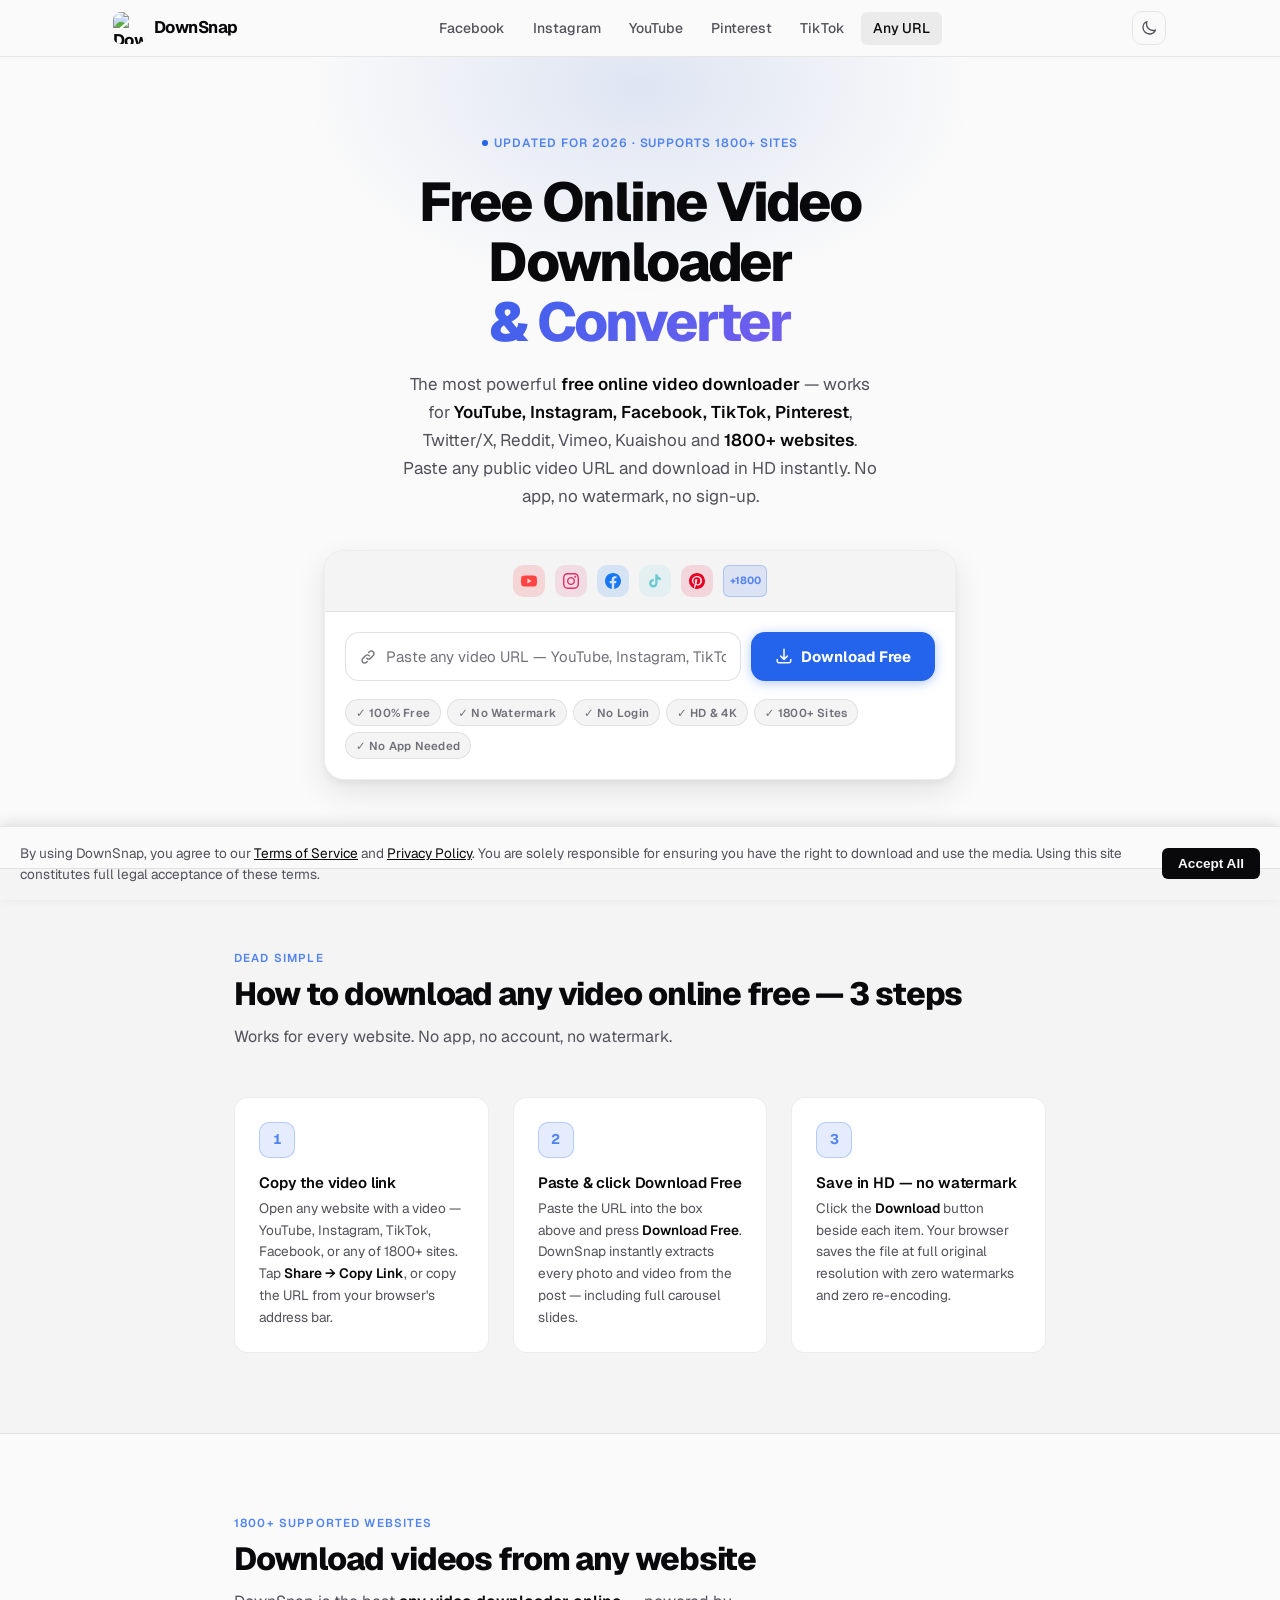
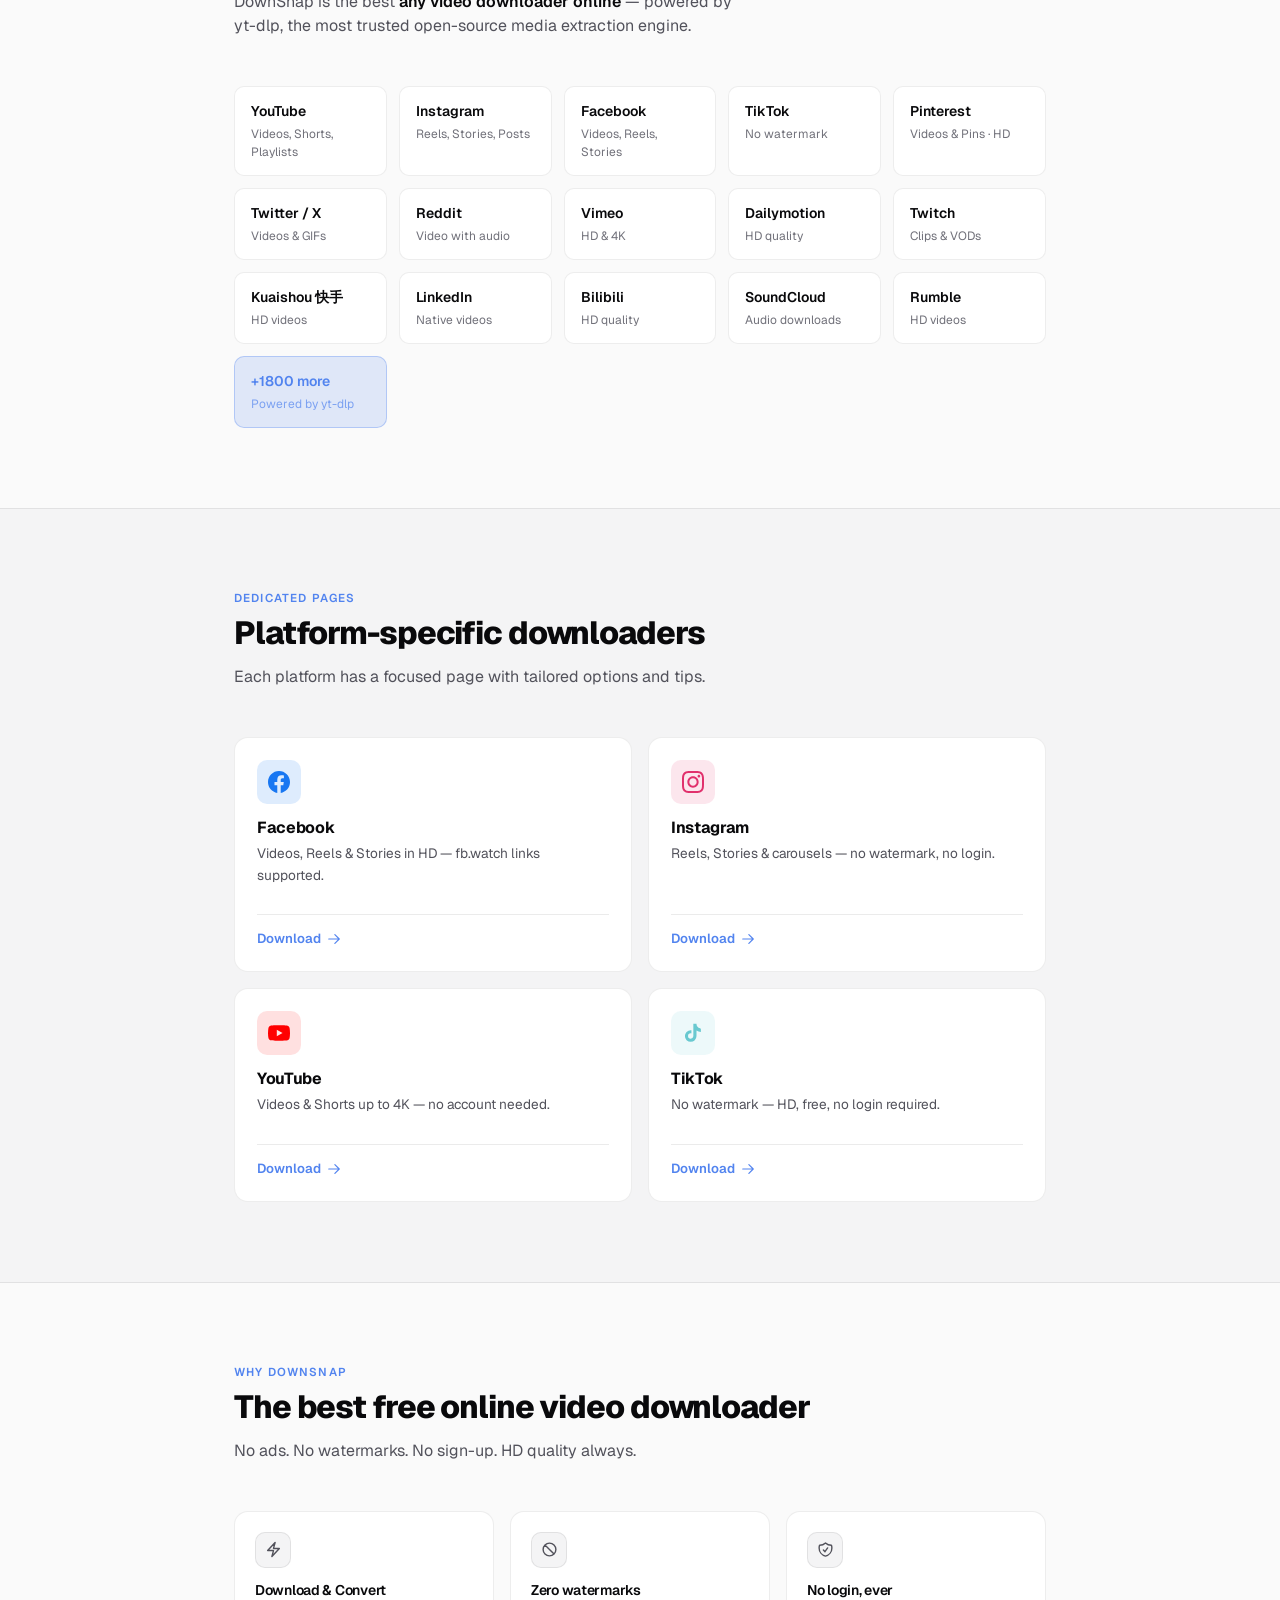
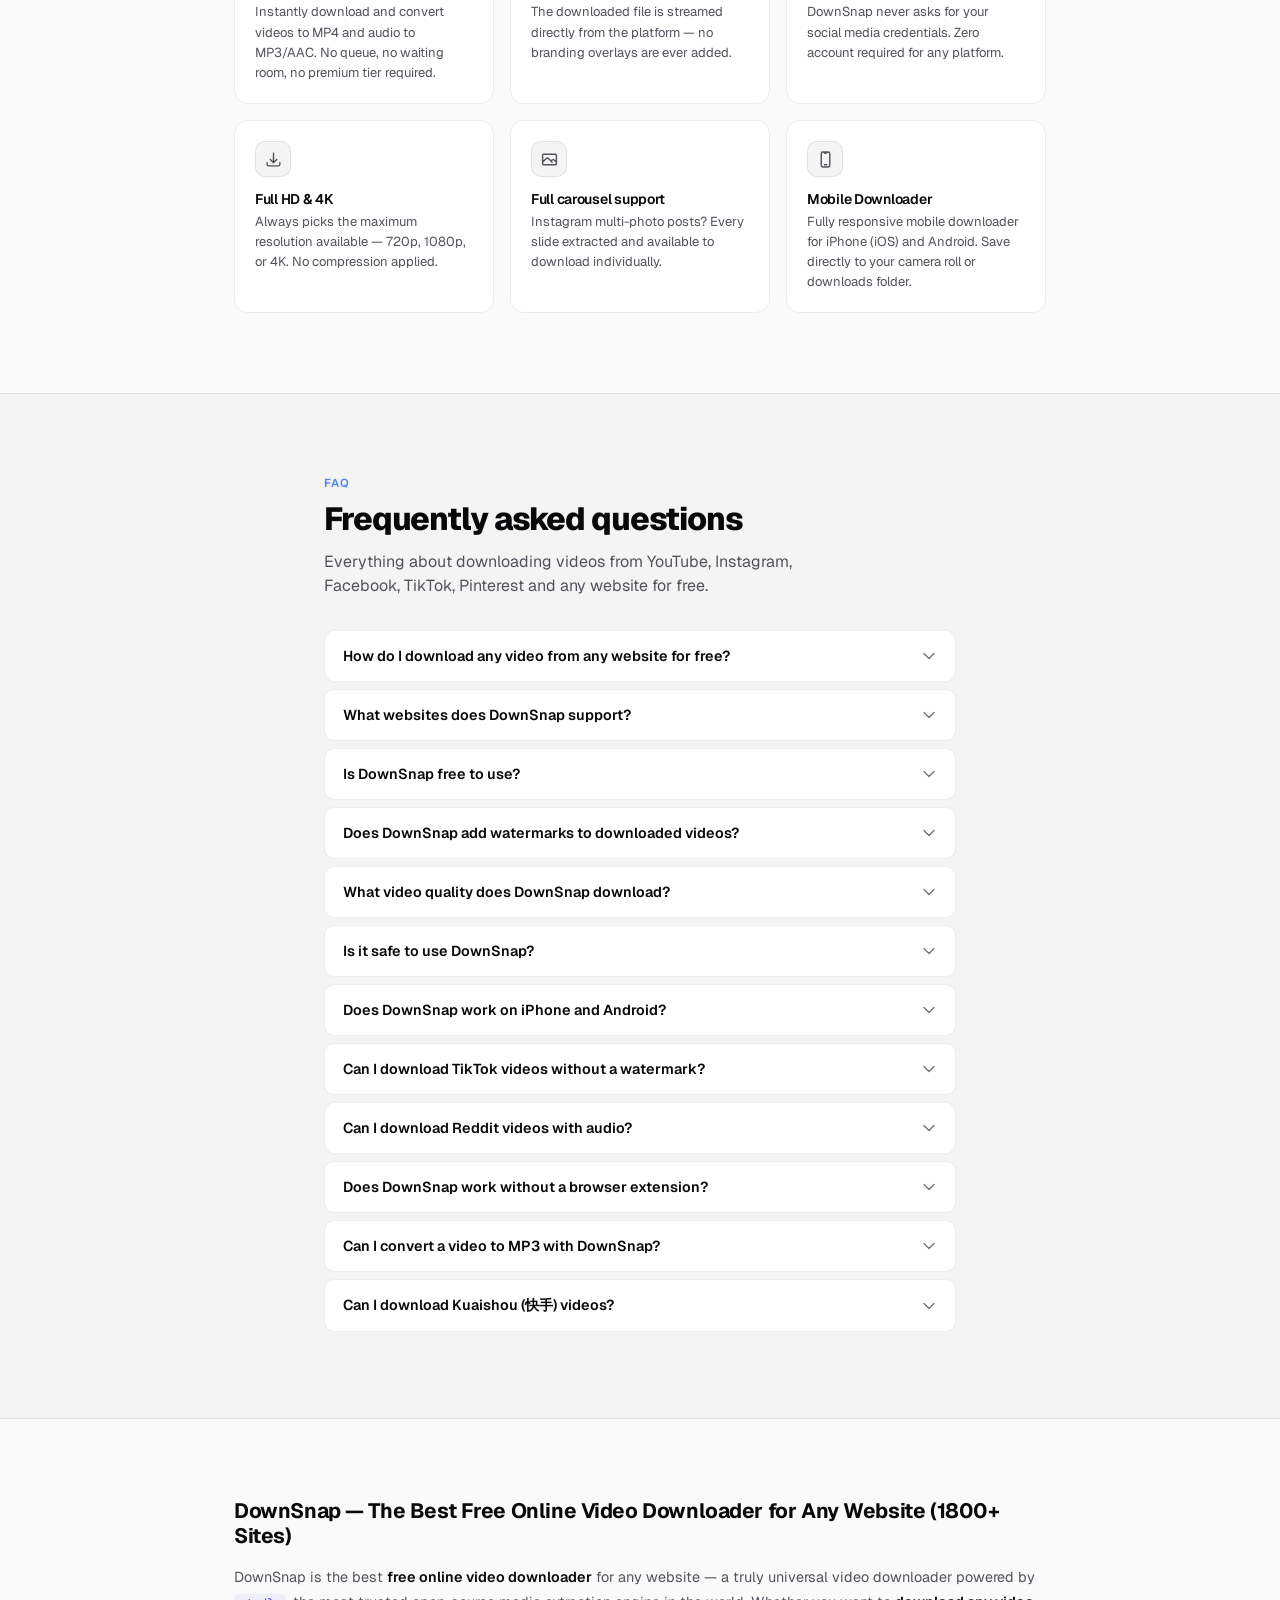
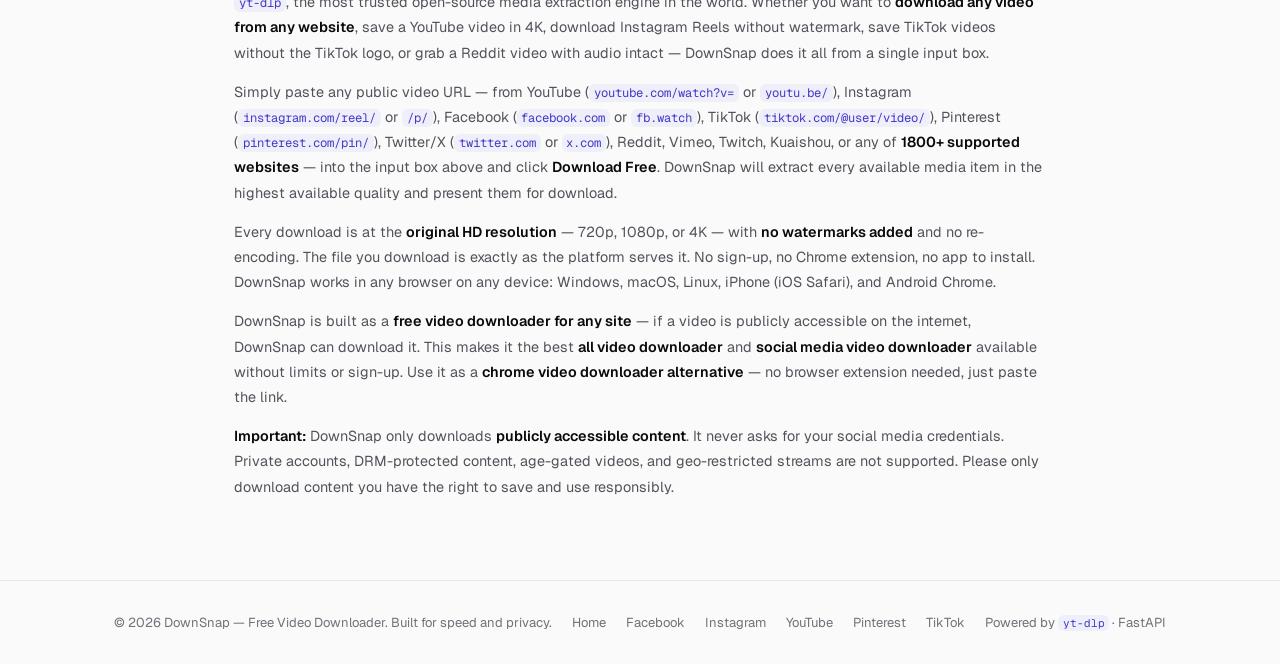
==== commit 3adb4470: "fix: clean all .html internal links, JSON-LD URLs, nav structure, and fake rating" ====
--- a/frontend/downloader.html
+++ b/frontend/downloader.html
@@ -1,4 +1,4 @@
-<!DOCTYPE html>
+﻿<!DOCTYPE html>
 <html lang="en" data-theme="dark">
 <head>
   <meta charset="UTF-8" />
@@ -21,16 +21,16 @@
   <meta name="robots" content="index, follow, max-snippet:-1, max-image-preview:large, max-video-preview:-1" />
   <meta name="rating" content="general" />
   <meta name="content-rating" content="safe for kids" />
-  <link rel="canonical" href="https://downsnap.in/downloader.html" />
-  <link rel="alternate" hreflang="en" href="https://downsnap.in/downloader.html" />
-  <link rel="alternate" hreflang="x-default" href="https://downsnap.in/downloader.html" />
+  <link rel="canonical" href="https://downsnap.in/downloader" />
+  <link rel="alternate" hreflang="en" href="https://downsnap.in/downloader" />
+  <link rel="alternate" hreflang="x-default" href="https://downsnap.in/downloader" />
 
   <!-- Open Graph -->
   <meta property="og:type" content="website" />
   <meta property="og:site_name" content="DownSnap" />
   <meta property="og:title" content="Free Online Video Downloader & Converter [2026]" />
   <meta property="og:description" content="Free online video downloader & converter. Download videos from Vimeo, Twitter, TikTok, Instagram, Facebook & 1800+ sites in HD MP4. No app required." />
-  <meta property="og:url" content="https://downsnap.in/downloader.html" />
+  <meta property="og:url" content="https://downsnap.in/downloader" />
   <meta property="og:image" content="https://downsnap.in/og-image.png" />
   <meta property="og:locale" content="en_US" />
 
@@ -48,7 +48,7 @@
     "@context": "https://schema.org",
     "@type": "SoftwareApplication",
     "name": "DownSnap — Free Online Video Downloader & Converter",
-    "url": "https://downsnap.in/downloader.html",
+    "url": "https://downsnap.in/downloader",
     "applicationCategory": "MultimediaApplication",
     "applicationSubCategory": "Video Downloader",
     "operatingSystem": "Web, Windows, macOS, Linux, iOS, Android",
@@ -87,28 +87,28 @@
     "description": "Download any video from any website for free in HD using DownSnap — no app, no login, no watermark. Works for 1800+ sites including YouTube, Instagram, TikTok, Facebook and more.",
     "totalTime": "PT30S",
     "estimatedCost": { "@type": "MonetaryAmount", "currency": "USD", "value": "0" },
-    "tool": [{ "@type": "HowToTool", "name": "DownSnap (downsnap.in/downloader.html)" }],
+    "tool": [{ "@type": "HowToTool", "name": "DownSnap (downsnap.in/downloader)" }],
     "step": [
       {
         "@type": "HowToStep",
         "position": 1,
         "name": "Copy the video link",
         "text": "Open any website with a video — YouTube, Instagram, TikTok, Facebook, Twitter, Pinterest, Reddit, Vimeo, or any of 1800+ supported sites. Tap the Share button and select 'Copy Link', or copy the URL from your browser's address bar.",
-        "url": "https://downsnap.in/downloader.html#downloader"
+        "url": "https://downsnap.in/downloader#downloader"
       },
       {
         "@type": "HowToStep",
         "position": 2,
         "name": "Paste the URL into DownSnap",
-        "text": "Go to downsnap.in/downloader.html and paste the link into the input box. Click the 'Download Free' button. DownSnap will extract all photos and videos from the post in seconds.",
-        "url": "https://downsnap.in/downloader.html#downloader"
+        "text": "Go to downsnap.in/downloader and paste the link into the input box. Click the 'Download Free' button. DownSnap will extract all photos and videos from the post in seconds.",
+        "url": "https://downsnap.in/downloader#downloader"
       },
       {
         "@type": "HowToStep",
         "position": 3,
         "name": "Download in HD",
         "text": "Click the 'Download' button below each media item. Your browser will save the file at full original resolution — HD quality with no watermarks added.",
-        "url": "https://downsnap.in/downloader.html#downloader"
+        "url": "https://downsnap.in/downloader#downloader"
       }
     ]
   }
@@ -123,7 +123,7 @@
       {
         "@type": "Question",
         "name": "How do I download any video from any website for free?",
-        "acceptedAnswer": { "@type": "Answer", "text": "Copy the video URL from any website, paste it into DownSnap's input box on downsnap.in/downloader.html, and click 'Download Free'. DownSnap supports 1800+ sites including YouTube, Instagram, TikTok, Facebook, Pinterest, Twitter/X, Reddit, Vimeo, and more. Your video will be ready in HD within seconds." }
+        "acceptedAnswer": { "@type": "Answer", "text": "Copy the video URL from any website, paste it into DownSnap's input box on downsnap.in/downloader, and click 'Download Free'. DownSnap supports 1800+ sites including YouTube, Instagram, TikTok, Facebook, Pinterest, Twitter/X, Reddit, Vimeo, and more. Your video will be ready in HD within seconds." }
       },
       {
         "@type": "Question",
@@ -191,7 +191,7 @@
     "@type": "BreadcrumbList",
     "itemListElement": [
       { "@type": "ListItem", "position": 1, "name": "Home", "item": "https://downsnap.in/" },
-      { "@type": "ListItem", "position": 2, "name": "Online Video Downloader", "item": "https://downsnap.in/downloader.html" }
+      { "@type": "ListItem", "position": 2, "name": "Online Video Downloader", "item": "https://downsnap.in/downloader" }
     ]
   }
   </script>
@@ -224,12 +224,12 @@
     </a>
 
     <div class="nav-links" aria-label="Platform downloaders">
-      <a href="/facebook.html">Facebook</a>
-      <a href="/instagram.html">Instagram</a>
-      <a href="/youtube.html">YouTube</a>
-      <a href="/pinterest.html">Pinterest</a>
-      <a href="/tiktok.html">TikTok</a>
-      <a href="/downloader.html" class="nav-active">Any URL</a>
+      <a href="/facebook">Facebook</a>
+      <a href="/instagram">Instagram</a>
+      <a href="/youtube">YouTube</a>
+      <a href="/pinterest">Pinterest</a>
+      <a href="/tiktok">TikTok</a>
+      <a href="/downloader" class="nav-active">Any URL</a>
     </div>
 
     <div class="nav-right">
@@ -241,10 +241,7 @@
           <path stroke-linecap="round" stroke-linejoin="round" d="M21.752 15.002A9.718 9.718 0 0118 15.75c-5.385 0-9.75-4.365-9.75-9.75 0-1.33.266-2.597.748-3.752A9.753 9.753 0 003 11.25C3 16.635 7.365 21 12.75 21a9.753 9.753 0 009.002-5.998z" />
         </svg>
       </button>
-    </div>
-    <a href="/terms.html">Terms</a>
-      <a href="/privacy.html">Privacy</a>
-    </nav>
+    </div>    </nav>
 </header>
 
 <main>
@@ -419,22 +416,22 @@
       <p class="section-sub">Each platform has a focused page with tailored options and tips.</p>
 
       <div class="platform-cards-grid">
-        <a href="/facebook.html" class="platform-card-link fb-card">
+        <a href="/facebook" class="platform-card-link fb-card">
           <div class="platform-card-icon"><svg viewBox="0 0 24 24" fill="currentColor"><path d="M24 12.073c0-6.627-5.373-12-12-12s-12 5.373-12 12c0 5.99 4.388 10.954 10.125 11.854v-8.385H7.078v-3.47h3.047V9.43c0-3.007 1.792-4.669 4.533-4.669 1.312 0 2.686.235 2.686.235v2.953H15.83c-1.491 0-1.956.925-1.956 1.874v2.25h3.328l-.532 3.47h-2.796v8.385C19.612 23.027 24 18.062 24 12.073z"/></svg></div>
           <div class="platform-card-body"><h3>Facebook</h3><p>Videos, Reels &amp; Stories in HD — fb.watch links supported.</p></div>
           <div class="platform-card-cta">Download <svg viewBox="0 0 24 24" fill="none" stroke="currentColor" stroke-width="2"><path stroke-linecap="round" stroke-linejoin="round" d="M13.5 4.5L21 12m0 0l-7.5 7.5M21 12H3"/></svg></div>
         </a>
-        <a href="/instagram.html" class="platform-card-link ig-card">
+        <a href="/instagram" class="platform-card-link ig-card">
           <div class="platform-card-icon"><svg viewBox="0 0 24 24" fill="currentColor"><path d="M12 2.163c3.204 0 3.584.012 4.85.07 3.252.148 4.771 1.691 4.919 4.919.058 1.265.069 1.645.069 4.849 0 3.205-.012 3.584-.069 4.849-.149 3.225-1.664 4.771-4.919 4.919-1.266.058-1.644.07-4.85.07-3.204 0-3.584-.012-4.849-.07-3.26-.149-4.771-1.699-4.919-4.92-.058-1.265-.07-1.644-.07-4.849 0-3.204.013-3.583.07-4.849.149-3.227 1.664-4.771 4.919-4.919 1.266-.057 1.645-.069 4.849-.069zm0-2.163c-3.259 0-3.667.014-4.947.072-4.358.2-6.78 2.618-6.98 6.98-.059 1.281-.073 1.689-.073 4.948 0 3.259.014 3.668.072 4.948.2 4.358 2.618 6.78 6.98 6.98 1.281.058 1.689.072 4.948.072 3.259 0 3.668-.014 4.948-.072 4.354-.2 6.782-2.618 6.979-6.98.059-1.28.073-1.689.073-4.948 0-3.259-.014-3.667-.072-4.947-.196-4.354-2.617-6.78-6.979-6.98-1.281-.059-1.69-.073-4.949-.073zm0 5.838c-3.403 0-6.162 2.759-6.162 6.162s2.759 6.163 6.162 6.163 6.162-2.759 6.162-6.163c0-3.403-2.759-6.162-6.162-6.162zm0 10.162c-2.209 0-4-1.79-4-4 0-2.209 1.791-4 4-4s4 1.791 4 4c0 2.21-1.791 4-4 4zm6.406-11.845c-.796 0-1.441.645-1.441 1.44s.645 1.44 1.441 1.44c.795 0 1.439-.645 1.439-1.44s-.644-1.44-1.439-1.44z"/></svg></div>
           <div class="platform-card-body"><h3>Instagram</h3><p>Reels, Stories &amp; carousels — no watermark, no login.</p></div>
           <div class="platform-card-cta">Download <svg viewBox="0 0 24 24" fill="none" stroke="currentColor" stroke-width="2"><path stroke-linecap="round" stroke-linejoin="round" d="M13.5 4.5L21 12m0 0l-7.5 7.5M21 12H3"/></svg></div>
         </a>
-        <a href="/youtube.html" class="platform-card-link yt-card">
+        <a href="/youtube" class="platform-card-link yt-card">
           <div class="platform-card-icon"><svg viewBox="0 0 24 24" fill="currentColor"><path d="M23.495 6.205a3.007 3.007 0 00-2.088-2.088c-1.87-.501-9.396-.501-9.396-.501s-7.507-.01-9.396.501A3.007 3.007 0 00.527 6.205a31.247 31.247 0 00-.522 5.805 31.247 31.247 0 00.522 5.783 3.007 3.007 0 002.088 2.088c1.868.502 9.396.502 9.396.502s7.506 0 9.396-.502a3.007 3.007 0 002.088-2.088 31.247 31.247 0 00.5-5.783 31.247 31.247 0 00-.5-5.805zM9.609 15.601V8.408l6.264 3.602z"/></svg></div>
           <div class="platform-card-body"><h3>YouTube</h3><p>Videos &amp; Shorts up to 4K — no account needed.</p></div>
           <div class="platform-card-cta">Download <svg viewBox="0 0 24 24" fill="none" stroke="currentColor" stroke-width="2"><path stroke-linecap="round" stroke-linejoin="round" d="M13.5 4.5L21 12m0 0l-7.5 7.5M21 12H3"/></svg></div>
         </a>
-        <a href="/tiktok.html" class="platform-card-link tt-card">
+        <a href="/tiktok" class="platform-card-link tt-card">
           <div class="platform-card-icon"><svg viewBox="0 0 24 24" fill="currentColor"><path d="M19.59 6.69a4.83 4.83 0 01-3.77-4.25V2h-3.45v13.67a2.89 2.89 0 01-2.88 2.5 2.89 2.89 0 01-2.89-2.89 2.89 2.89 0 012.89-2.89c.28 0 .54.04.79.1V9.01a6.33 6.33 0 00-.79-.05 6.34 6.34 0 00-6.34 6.34 6.34 6.34 0 006.34 6.34 6.34 6.34 0 006.33-6.34V9.32a8.16 8.16 0 004.77 1.52V7.4a4.85 4.85 0 01-1-.71z"/></svg></div>
           <div class="platform-card-body"><h3>TikTok</h3><p>No watermark — HD, free, no login required.</p></div>
           <div class="platform-card-cta">Download <svg viewBox="0 0 24 24" fill="none" stroke="currentColor" stroke-width="2"><path stroke-linecap="round" stroke-linejoin="round" d="M13.5 4.5L21 12m0 0l-7.5 7.5M21 12H3"/></svg></div>
@@ -598,14 +595,11 @@
     <span class="footer-copy">&copy; 2026 DownSnap — Free Video Downloader. Built for speed and privacy.</span>
     <nav class="footer-links" aria-label="Footer links">
       <a href="/">Home</a>
-      <a href="/facebook.html">Facebook</a>
-      <a href="/instagram.html">Instagram</a>
-      <a href="/youtube.html">YouTube</a>
-      <a href="/pinterest.html">Pinterest</a>
-      <a href="/tiktok.html">TikTok</a>
-      <a href="/terms.html">Terms</a>
-      <a href="/privacy.html">Privacy</a>
-    </nav>
+      <a href="/facebook">Facebook</a>
+      <a href="/instagram">Instagram</a>
+      <a href="/youtube">YouTube</a>
+      <a href="/pinterest">Pinterest</a>
+      <a href="/tiktok">TikTok</a>    </nav>
     <span class="footer-tech">Powered by <code>yt-dlp</code> &middot; FastAPI</span>
   </div>
 </footer>
--- a/frontend/style.css
+++ b/frontend/style.css
@@ -1092,7 +1092,14 @@
   .container, .container-sm, .container-md { padding: 0 16px; }
   .hero { padding: 48px 0 32px; }
   .tab-btn span.tab-label { display: none; }
-  .nav-links { display: none; }
+  .nav-links { 
+    display: flex; 
+    overflow-x: auto; 
+    white-space: nowrap; 
+    -webkit-overflow-scrolling: touch;
+    scrollbar-width: none; 
+  }
+  .nav-links::-webkit-scrollbar { display: none; }
   .section { padding: 56px 0; }
   .card-body { padding: 14px; }
   .platform-feature-grid { grid-template-columns: 1fr; }
--- a/frontend/style.css
+++ b/frontend/style.css
@@ -1092,7 +1092,14 @@
   .container, .container-sm, .container-md { padding: 0 16px; }
   .hero { padding: 48px 0 32px; }
   .tab-btn span.tab-label { display: none; }
-  .nav-links { display: none; }
+  .nav-links { 
+    display: flex; 
+    overflow-x: auto; 
+    white-space: nowrap; 
+    -webkit-overflow-scrolling: touch;
+    scrollbar-width: none; 
+  }
+  .nav-links::-webkit-scrollbar { display: none; }
   .section { padding: 56px 0; }
   .card-body { padding: 14px; }
   .platform-feature-grid { grid-template-columns: 1fr; }
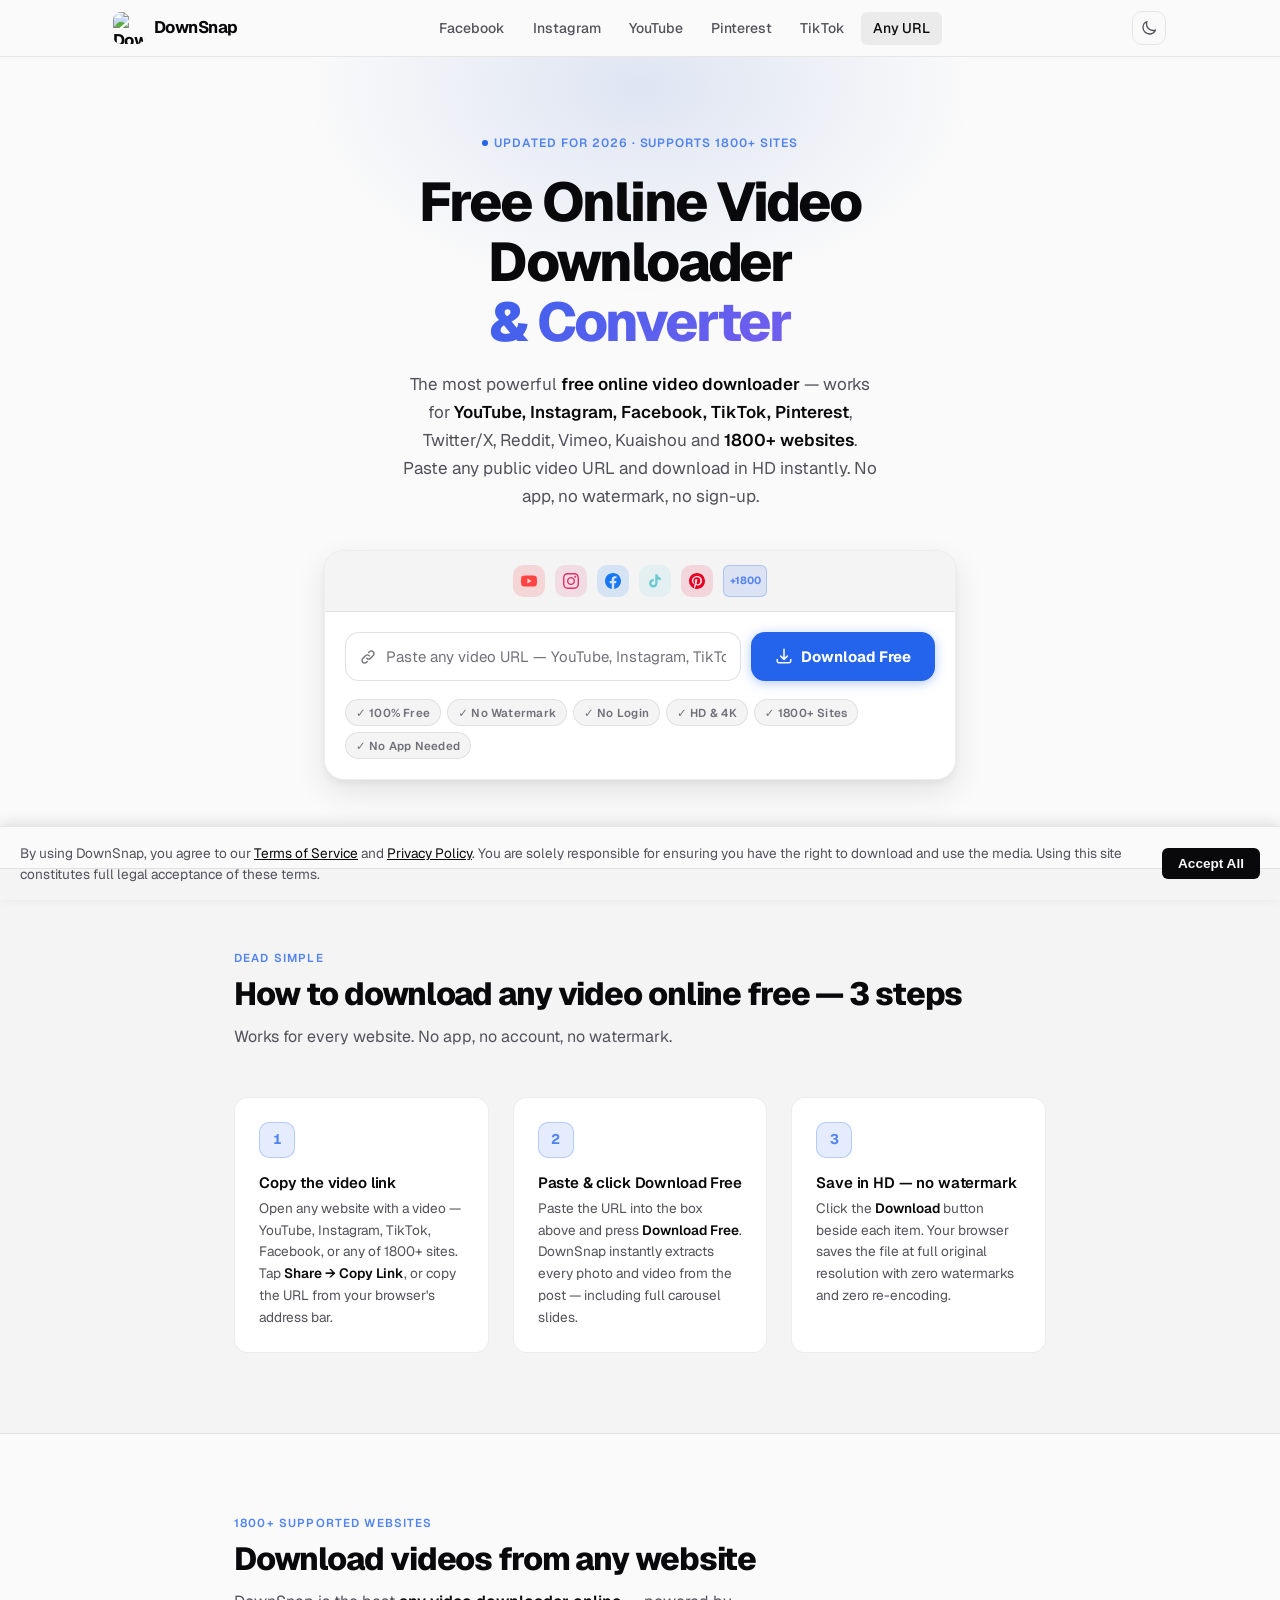
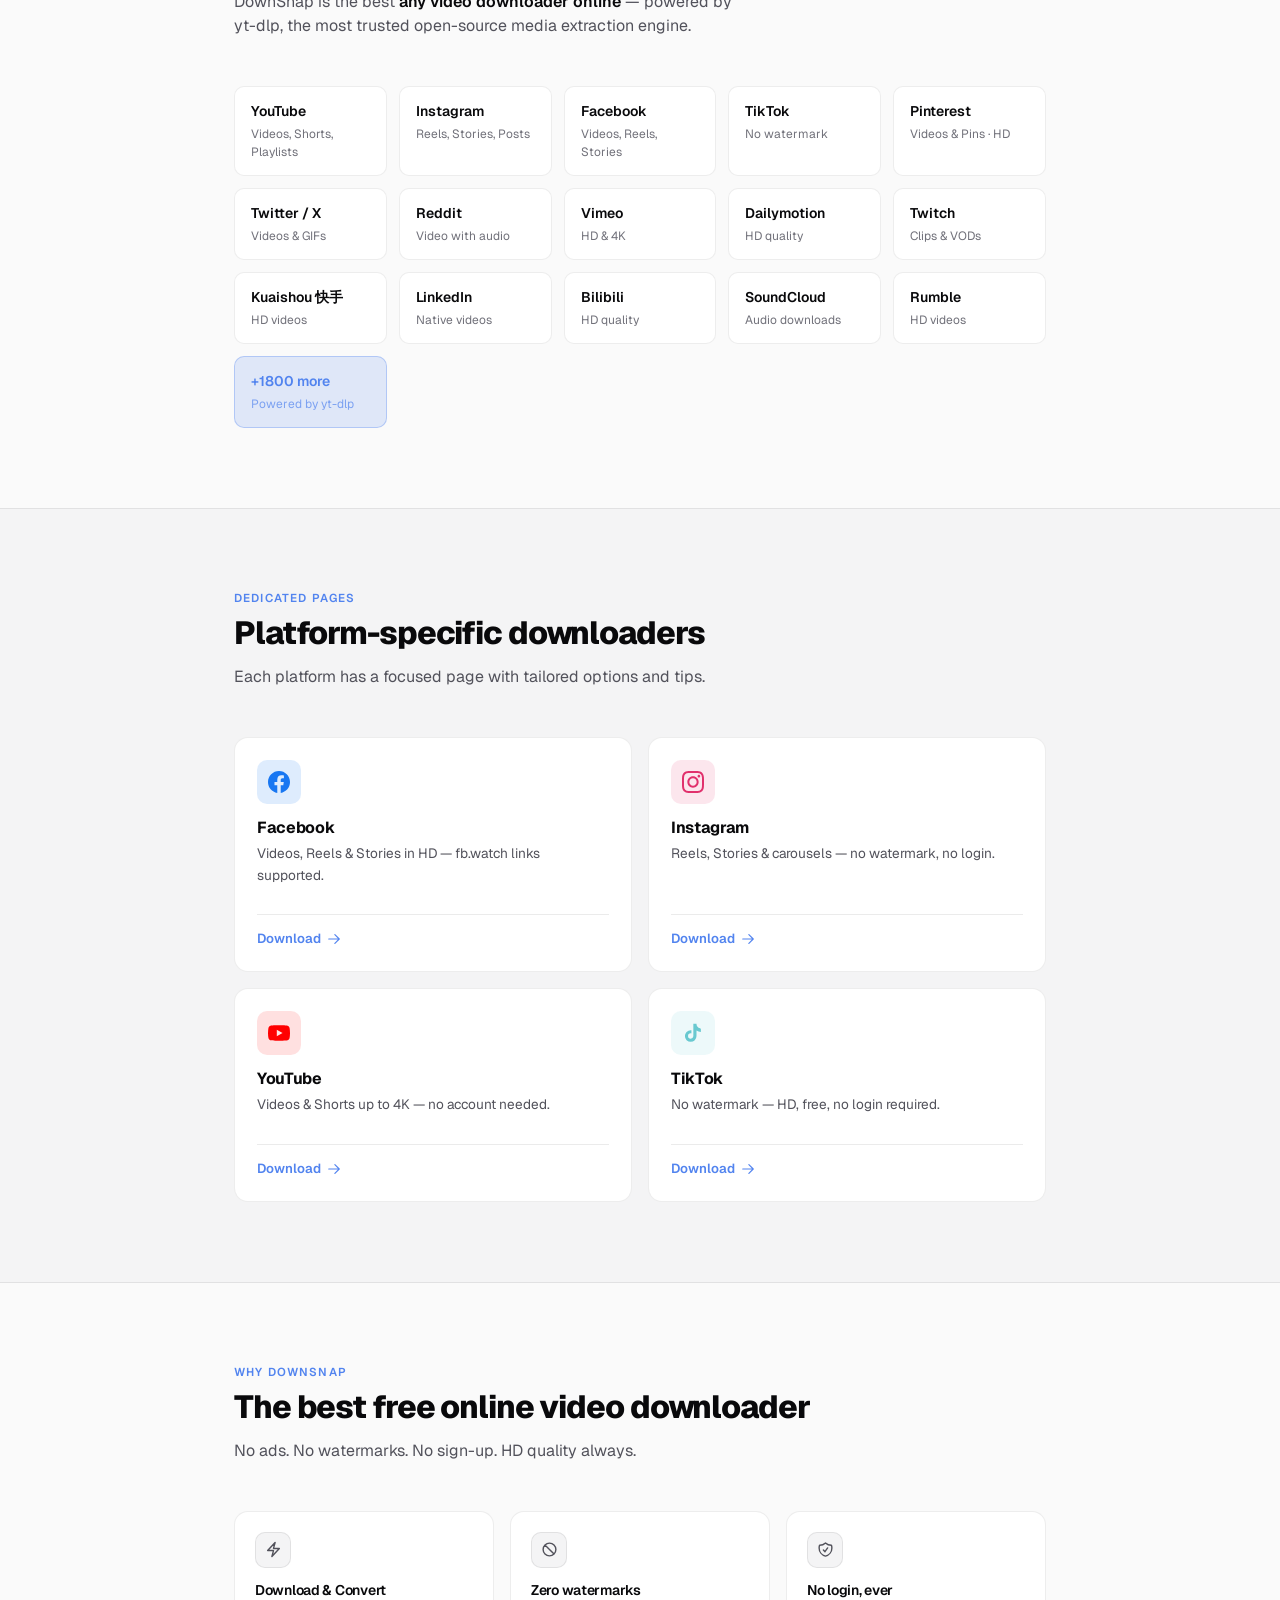
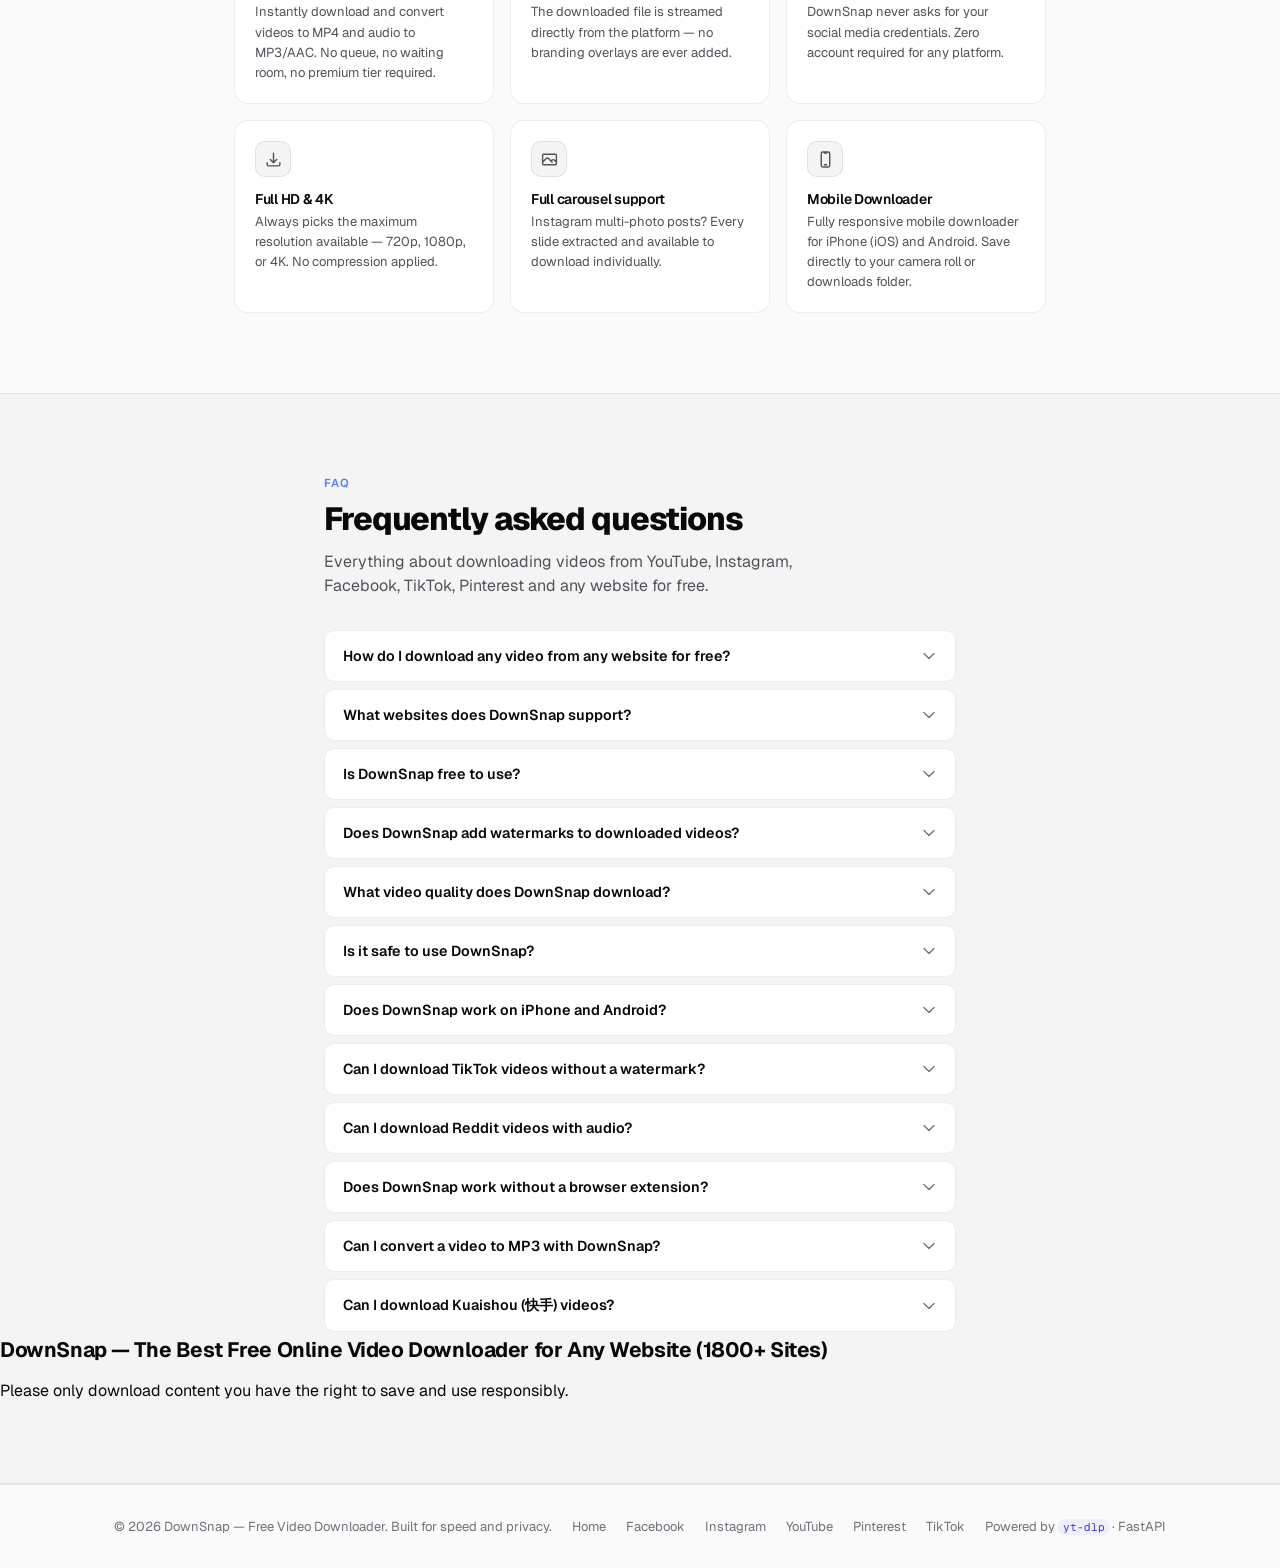
==== commit 7e865d9e: "Fix YouTube fallback scrapers and update SEO keywords on existing pages" ====
--- a/frontend/downloader.html
+++ b/frontend/downloader.html
@@ -1,4 +1,4 @@
-﻿<!DOCTYPE html>
+<!DOCTYPE html>
 <html lang="en" data-theme="dark">
 <head>
   <meta charset="UTF-8" />
@@ -541,44 +541,8 @@
         </div>
       </dl>
     </div>
-  </section>
-
-  <!-- ══ SEO PROSE BLOCK ══ -->
-  <section class="section" aria-label="About DownSnap free online video downloader">
-    <div class="container-md">
-      <div class="prose-block">
+       <div class="prose-block">
         <h2>DownSnap — The Best Free Online Video Downloader for Any Website (1800+ Sites)</h2>
-        <p>
-          DownSnap is the best <strong>free online video downloader</strong> for any website — a truly universal video downloader
-          powered by <code>yt-dlp</code>, the most trusted open-source media extraction engine in the world.
-          Whether you want to <strong>download any video from any website</strong>, save a YouTube video in 4K,
-          download Instagram Reels without watermark, save TikTok videos without the TikTok logo,
-          or grab a Reddit video with audio intact — DownSnap does it all from a single input box.
-        </p>
-        <p>
-          Simply paste any public video URL — from YouTube (<code>youtube.com/watch?v=</code> or <code>youtu.be/</code>),
-          Instagram (<code>instagram.com/reel/</code> or <code>/p/</code>), Facebook (<code>facebook.com</code> or <code>fb.watch</code>),
-          TikTok (<code>tiktok.com/@user/video/</code>), Pinterest (<code>pinterest.com/pin/</code>),
-          Twitter/X (<code>twitter.com</code> or <code>x.com</code>), Reddit, Vimeo, Twitch, Kuaishou, or any of
-          <strong>1800+ supported websites</strong> — into the input box above and click <strong>Download Free</strong>.
-          DownSnap will extract every available media item in the highest available quality and present them for download.
-        </p>
-        <p>
-          Every download is at the <strong>original HD resolution</strong> — 720p, 1080p, or 4K — with
-          <strong>no watermarks added</strong> and no re-encoding. The file you download is exactly as the platform serves it.
-          No sign-up, no Chrome extension, no app to install. DownSnap works in any browser on any device:
-          Windows, macOS, Linux, iPhone (iOS Safari), and Android Chrome.
-        </p>
-        <p>
-          DownSnap is built as a <strong>free video downloader for any site</strong> — if a video is publicly accessible
-          on the internet, DownSnap can download it. This makes it the best <strong>all video downloader</strong>
-          and <strong>social media video downloader</strong> available without limits or sign-up.
-          Use it as a <strong>chrome video downloader alternative</strong> — no browser extension needed, just paste the link.
-        </p>
-        <p>
-          <strong>Important:</strong> DownSnap only downloads <strong>publicly accessible content</strong>.
-          It never asks for your social media credentials. Private accounts, DRM-protected content,
-          age-gated videos, and geo-restricted streams are not supported.
           Please only download content you have the right to save and use responsibly.
         </p>
       </div>
